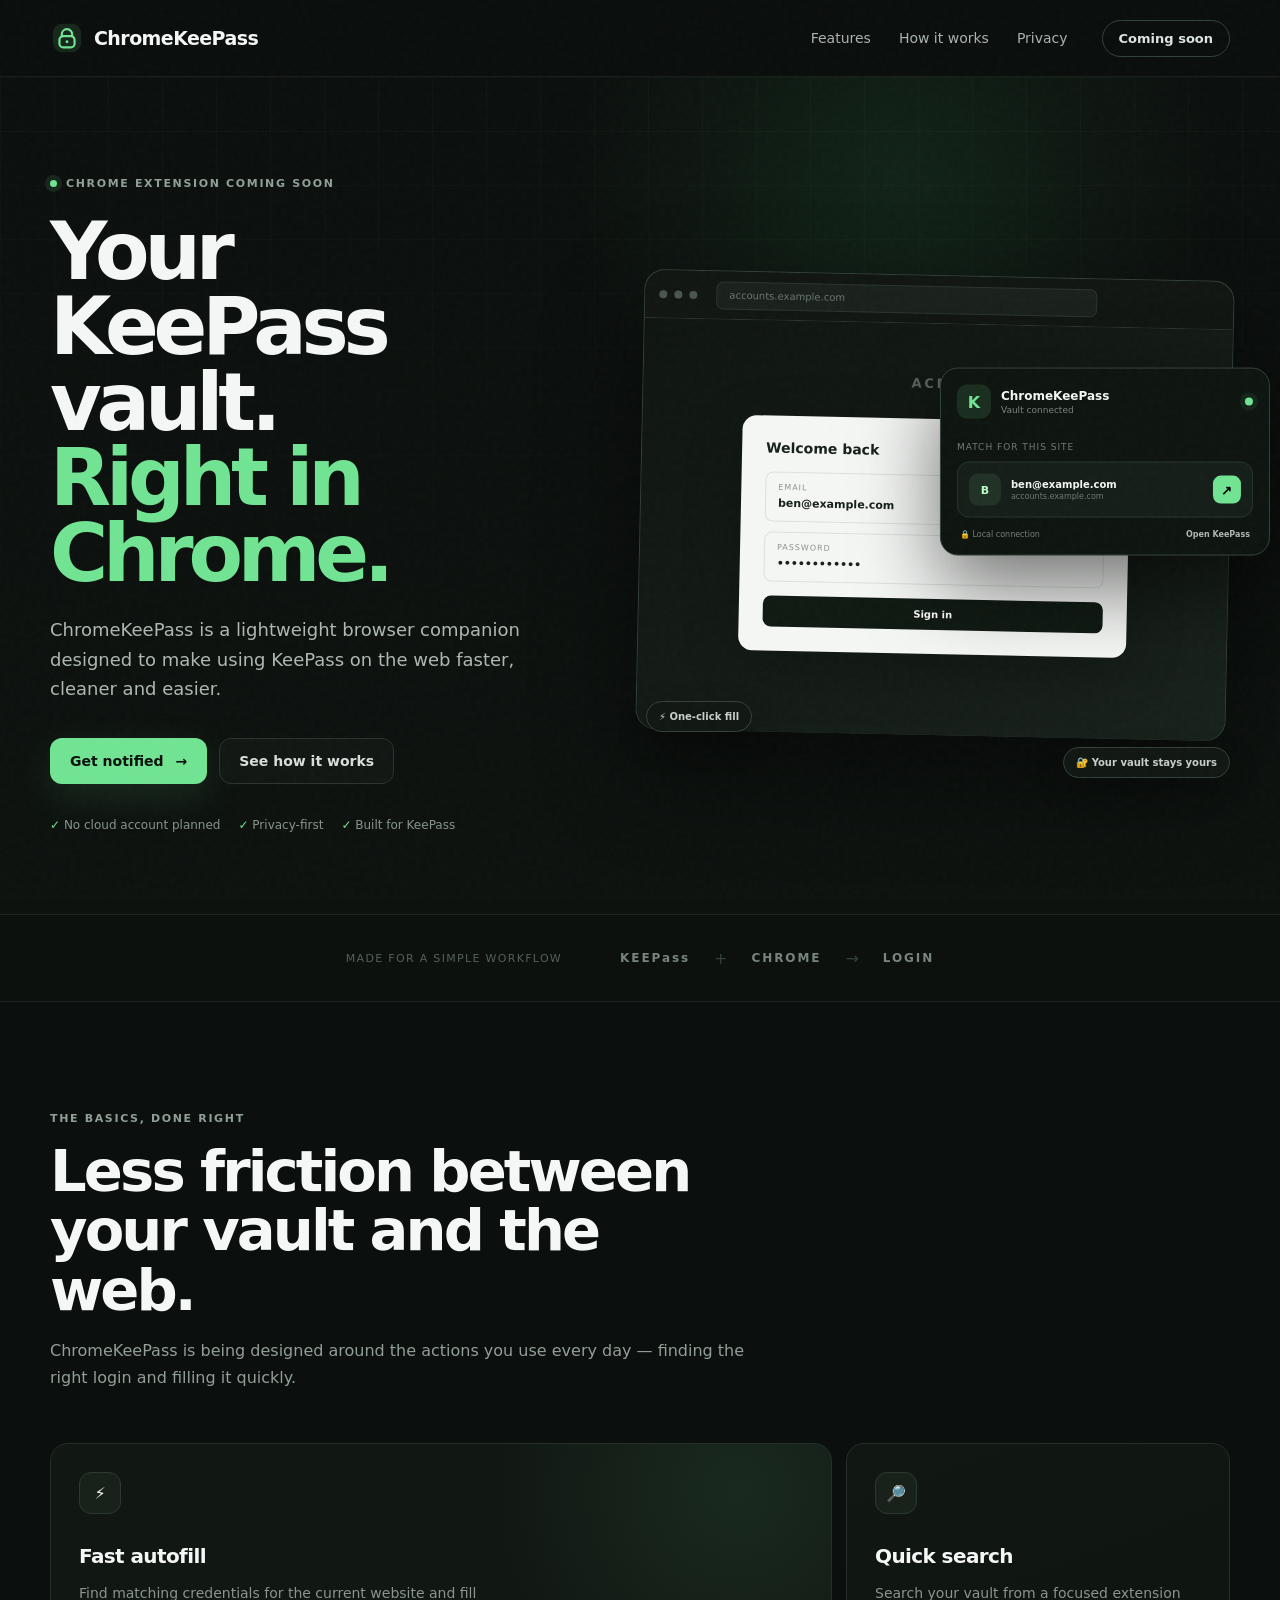
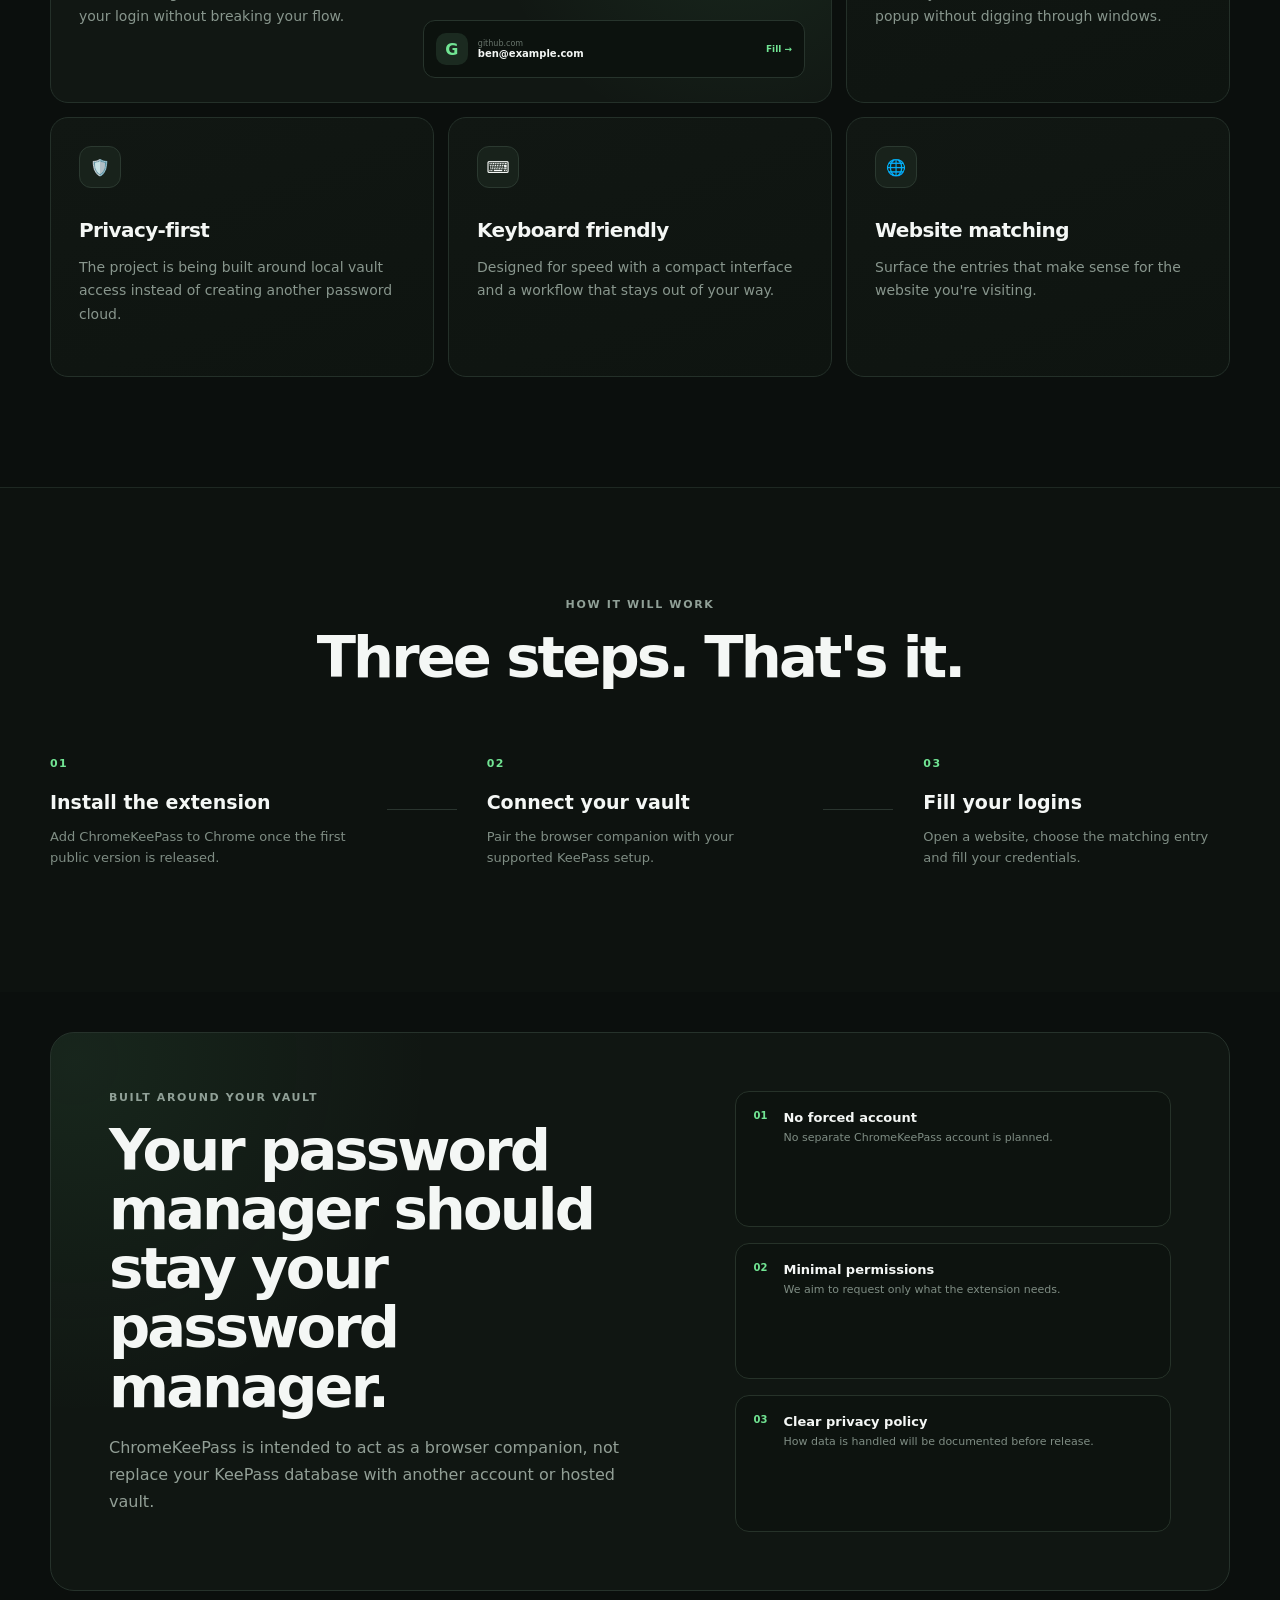
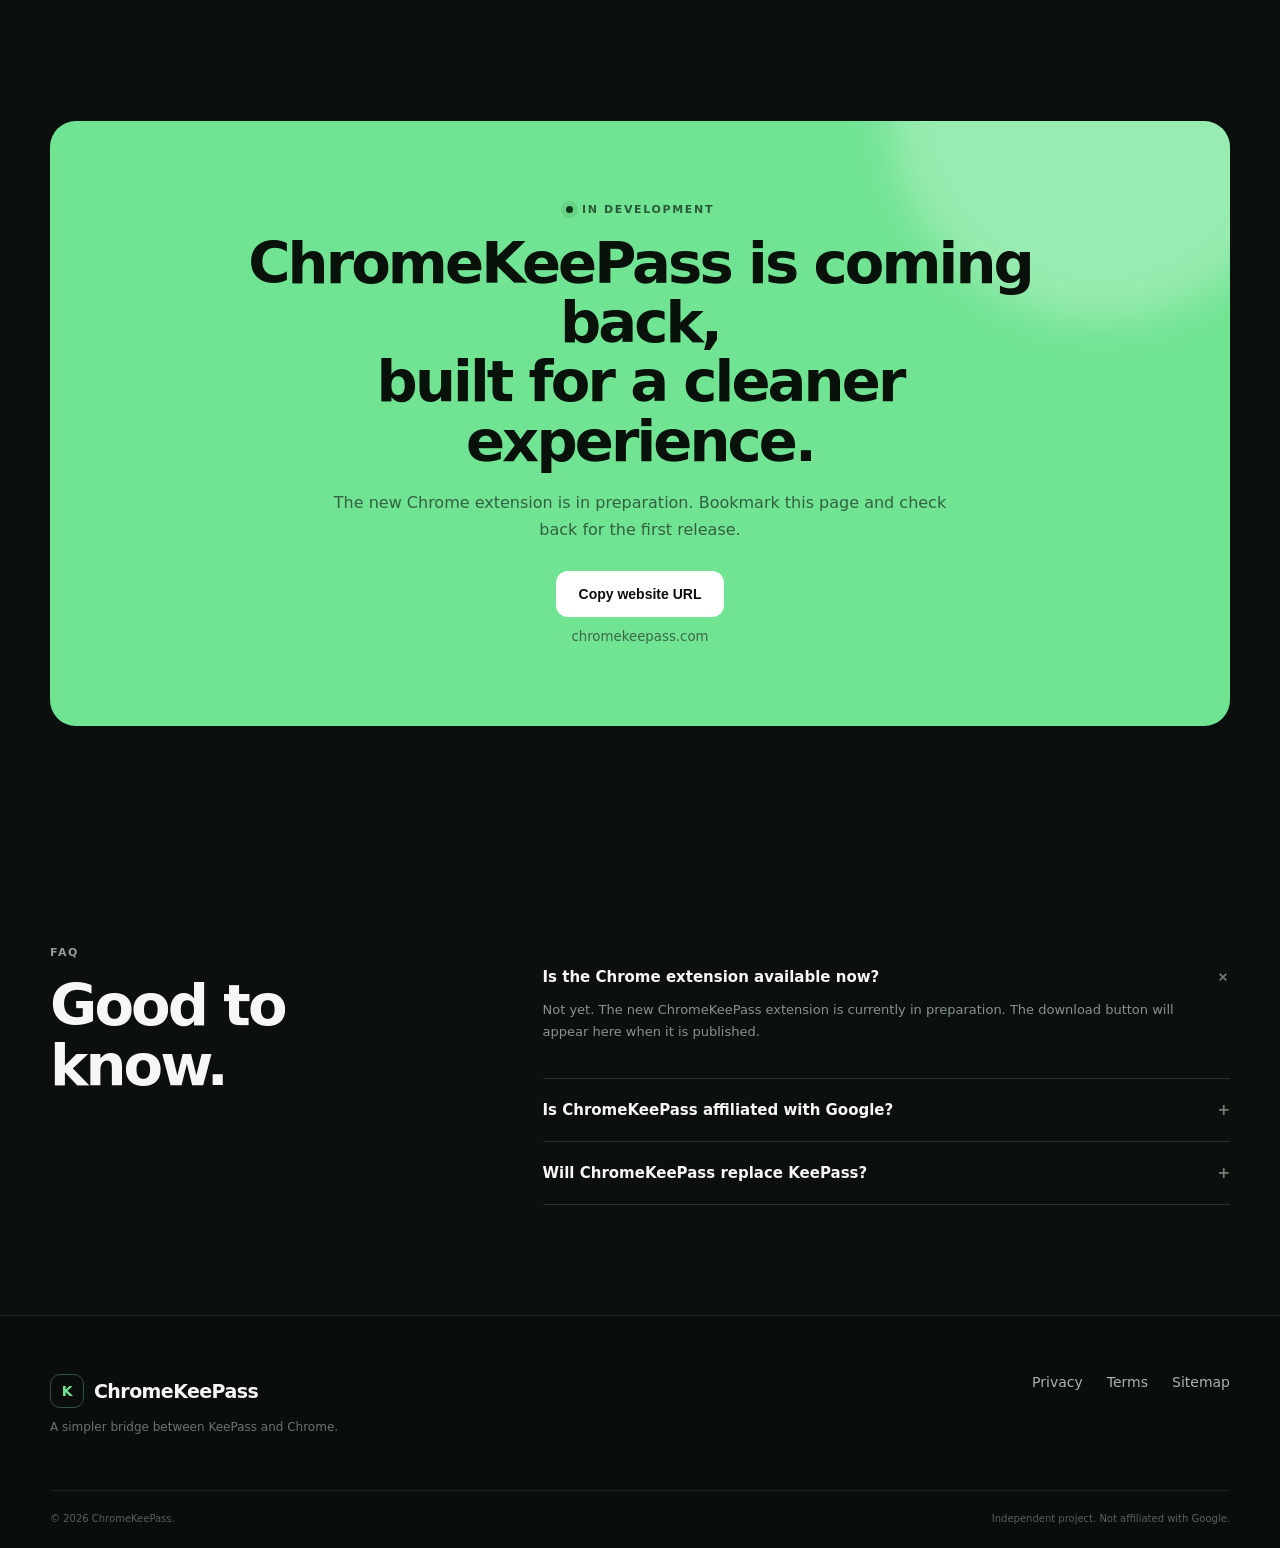
==== index.html @ ff8b55ef "Add files via upload" ====
<!doctype html>
<html lang="en">
<head>
  <meta charset="utf-8">
  <meta name="viewport" content="width=device-width,initial-scale=1">
  <title>ChromeKeePass — KeePass for Chrome, made simple</title>
  <meta name="description" content="A clean Chrome companion for KeePass. Fast access to your credentials, simple browser integration, and a privacy-first approach.">
  <meta name="theme-color" content="#0b0f0d">
  <meta property="og:type" content="website">
  <meta property="og:title" content="ChromeKeePass — KeePass for Chrome, made simple">
  <meta property="og:description" content="A clean Chrome companion for KeePass. Fast access to your credentials with a privacy-first approach.">
  <meta property="og:url" content="https://chromekeepass.com/">
  <meta property="og:image" content="https://chromekeepass.com/assets/og-image.svg">
  <meta name="twitter:card" content="summary_large_image">
  <link rel="canonical" href="https://chromekeepass.com/">
  <link rel="icon" href="/assets/favicon.svg" type="image/svg+xml">
  <link rel="manifest" href="/site.webmanifest">
  <link rel="stylesheet" href="/assets/styles.css">
</head>
<body>
  <div class="noise" aria-hidden="true"></div>
  <header class="site-header">
    <div class="container nav-wrap">
      <a class="brand" href="/" aria-label="ChromeKeePass home">
        <span class="brand-mark" aria-hidden="true">
          <svg viewBox="0 0 36 36" fill="none"><rect x="3" y="3" width="30" height="30" rx="10" fill="currentColor" opacity=".12"/><path d="M12.5 16.2v-2.1a5.5 5.5 0 0 1 11 0v2.1" stroke="currentColor" stroke-width="2.3" stroke-linecap="round"/><rect x="10" y="16" width="16" height="12" rx="4" stroke="currentColor" stroke-width="2.3"/><circle cx="18" cy="22" r="1.5" fill="currentColor"/></svg>
        </span>
        <span>ChromeKeePass</span>
      </a>
      <nav class="desktop-nav" aria-label="Primary">
        <a href="#features">Features</a>
        <a href="#how">How it works</a>
        <a href="/privacy.html">Privacy</a>
      </nav>
      <a class="nav-cta" href="#early-access">Coming soon</a>
      <button class="menu-btn" type="button" aria-label="Open menu" aria-expanded="false">
        <span></span><span></span>
      </button>
    </div>
    <div class="mobile-menu" aria-hidden="true">
      <a href="#features">Features</a>
      <a href="#how">How it works</a>
      <a href="/privacy.html">Privacy</a>
    </div>
  </header>

  <main>
    <section class="hero">
      <div class="container hero-grid">
        <div class="hero-copy">
          <div class="eyebrow"><span class="dot"></span> Chrome extension coming soon</div>
          <h1>Your KeePass vault.<br><span>Right in Chrome.</span></h1>
          <p class="hero-lead">ChromeKeePass is a lightweight browser companion designed to make using KeePass on the web faster, cleaner and easier.</p>
          <div class="hero-actions">
            <a class="btn btn-primary" href="#early-access">Get notified <span>→</span></a>
            <a class="btn btn-ghost" href="#how">See how it works</a>
          </div>
          <div class="trust-row">
            <span><i>✓</i> No cloud account planned</span>
            <span><i>✓</i> Privacy-first</span>
            <span><i>✓</i> Built for KeePass</span>
          </div>
        </div>

        <div class="hero-visual" aria-label="ChromeKeePass extension preview">
          <div class="browser-card">
            <div class="browser-top">
              <span></span><span></span><span></span>
              <div class="address">accounts.example.com</div>
            </div>
            <div class="demo-page">
              <div class="demo-logo">ACME</div>
              <div class="login-card">
                <p class="mini-label">Welcome back</p>
                <div class="field"><span>Email</span><b>ben@example.com</b></div>
                <div class="field"><span>Password</span><b>••••••••••••</b></div>
                <div class="fake-button">Sign in</div>
              </div>
            </div>
            <div class="extension-popover">
              <div class="pop-head">
                <div class="mini-mark">K</div>
                <div><strong>ChromeKeePass</strong><small>Vault connected</small></div>
                <span class="status"></span>
              </div>
              <div class="site-match">
                <small>Match for this site</small>
                <div class="credential">
                  <div class="avatar">B</div>
                  <div><strong>ben@example.com</strong><span>accounts.example.com</span></div>
                  <button aria-label="Fill credentials">↗</button>
                </div>
              </div>
              <div class="pop-foot"><span>🔒 Local connection</span><b>Open KeePass</b></div>
            </div>
          </div>
          <div class="float-chip chip-one">⚡ One-click fill</div>
          <div class="float-chip chip-two">🔐 Your vault stays yours</div>
        </div>
      </div>
    </section>

    <section class="logos-strip">
      <div class="container strip-inner">
        <span>Made for a simple workflow</span>
        <b>KEEPass</b><i>+</i><b>CHROME</b><i>→</i><b>LOGIN</b>
      </div>
    </section>

    <section class="section" id="features">
      <div class="container">
        <div class="section-head">
          <div class="eyebrow">THE BASICS, DONE RIGHT</div>
          <h2>Less friction between your vault and the web.</h2>
          <p>ChromeKeePass is being designed around the actions you use every day — finding the right login and filling it quickly.</p>
        </div>
        <div class="feature-grid">
          <article class="feature-card featured">
            <div class="icon">⚡</div>
            <h3>Fast autofill</h3>
            <p>Find matching credentials for the current website and fill your login without breaking your flow.</p>
            <div class="mini-ui">
              <span class="site-dot">G</span>
              <div><small>github.com</small><strong>ben@example.com</strong></div>
              <b>Fill →</b>
            </div>
          </article>
          <article class="feature-card">
            <div class="icon">🔎</div>
            <h3>Quick search</h3>
            <p>Search your vault from a focused extension popup without digging through windows.</p>
          </article>
          <article class="feature-card">
            <div class="icon">🛡️</div>
            <h3>Privacy-first</h3>
            <p>The project is being built around local vault access instead of creating another password cloud.</p>
          </article>
          <article class="feature-card">
            <div class="icon">⌨️</div>
            <h3>Keyboard friendly</h3>
            <p>Designed for speed with a compact interface and a workflow that stays out of your way.</p>
          </article>
          <article class="feature-card">
            <div class="icon">🌐</div>
            <h3>Website matching</h3>
            <p>Surface the entries that make sense for the website you're visiting.</p>
          </article>
        </div>
      </div>
    </section>

    <section class="section how" id="how">
      <div class="container">
        <div class="section-head centered">
          <div class="eyebrow">HOW IT WILL WORK</div>
          <h2>Three steps. That's it.</h2>
        </div>
        <div class="steps">
          <article><span>01</span><h3>Install the extension</h3><p>Add ChromeKeePass to Chrome once the first public version is released.</p></article>
          <div class="step-line"></div>
          <article><span>02</span><h3>Connect your vault</h3><p>Pair the browser companion with your supported KeePass setup.</p></article>
          <div class="step-line"></div>
          <article><span>03</span><h3>Fill your logins</h3><p>Open a website, choose the matching entry and fill your credentials.</p></article>
        </div>
      </div>
    </section>

    <section class="section security">
      <div class="container security-card">
        <div>
          <div class="eyebrow">BUILT AROUND YOUR VAULT</div>
          <h2>Your password manager should stay your password manager.</h2>
          <p>ChromeKeePass is intended to act as a browser companion, not replace your KeePass database with another account or hosted vault.</p>
        </div>
        <div class="security-list">
          <div><span>01</span><p><b>No forced account</b><small>No separate ChromeKeePass account is planned.</small></p></div>
          <div><span>02</span><p><b>Minimal permissions</b><small>We aim to request only what the extension needs.</small></p></div>
          <div><span>03</span><p><b>Clear privacy policy</b><small>How data is handled will be documented before release.</small></p></div>
        </div>
      </div>
    </section>

    <section class="section early" id="early-access">
      <div class="container">
        <div class="early-card">
          <div class="glow"></div>
          <div class="eyebrow light"><span class="dot"></span> IN DEVELOPMENT</div>
          <h2>ChromeKeePass is coming back,<br>built for a cleaner experience.</h2>
          <p>The new Chrome extension is in preparation. Bookmark this page and check back for the first release.</p>
          <button class="btn btn-light" type="button" id="copyUrl">Copy website URL</button>
          <small id="copyState">chromekeepass.com</small>
        </div>
      </div>
    </section>

    <section class="faq section">
      <div class="container faq-grid">
        <div class="section-head"><div class="eyebrow">FAQ</div><h2>Good to know.</h2></div>
        <div class="accordion">
          <details open><summary>Is the Chrome extension available now?<span>+</span></summary><p>Not yet. The new ChromeKeePass extension is currently in preparation. The download button will appear here when it is published.</p></details>
          <details><summary>Is ChromeKeePass affiliated with Google?<span>+</span></summary><p>No. ChromeKeePass is an independent project and is not affiliated with or endorsed by Google.</p></details>
          <details><summary>Will ChromeKeePass replace KeePass?<span>+</span></summary><p>No. The goal is to provide a convenient browser companion for a KeePass-based workflow.</p></details>
        </div>
      </div>
    </section>
  </main>

  <footer>
    <div class="container footer-grid">
      <div><a class="brand" href="/"><span class="brand-mark small">K</span><span>ChromeKeePass</span></a><p>A simpler bridge between KeePass and Chrome.</p></div>
      <div class="footer-links"><a href="/privacy.html">Privacy</a><a href="/terms.html">Terms</a><a href="/sitemap.xml">Sitemap</a></div>
    </div>
    <div class="container footer-bottom"><span>© <span id="year"></span> ChromeKeePass.</span><span>Independent project. Not affiliated with Google.</span></div>
  </footer>
  <script src="/assets/app.js"></script>
</body>
</html>
---- assets/styles.css ----
:root{--bg:#0b0f0d;--panel:#111713;--panel2:#151d18;--text:#f4f7f5;--muted:#9aa69e;--line:#243029;--green:#71e493;--green2:#b8ffca;--ink:#0a130d;--white:#fff;--max:1180px}
*{box-sizing:border-box}html{scroll-behavior:smooth}body{margin:0;background:var(--bg);color:var(--text);font-family:Inter,ui-sans-serif,system-ui,-apple-system,BlinkMacSystemFont,"Segoe UI",sans-serif;-webkit-font-smoothing:antialiased;overflow-x:hidden}a{color:inherit;text-decoration:none}.container{width:min(var(--max),calc(100% - 40px));margin:auto}.noise{position:fixed;inset:0;pointer-events:none;opacity:.035;z-index:100;background-image:url("data:image/svg+xml,%3Csvg viewBox='0 0 180 180' xmlns='http://www.w3.org/2000/svg'%3E%3Cfilter id='n'%3E%3CfeTurbulence type='fractalNoise' baseFrequency='.9' numOctaves='4' stitchTiles='stitch'/%3E%3C/filter%3E%3Crect width='100%25' height='100%25' filter='url(%23n)' opacity='.7'/%3E%3C/svg%3E")}.site-header{position:sticky;top:0;z-index:50;background:rgba(11,15,13,.78);backdrop-filter:blur(18px);border-bottom:1px solid rgba(255,255,255,.06)}.nav-wrap{height:76px;display:flex;align-items:center;gap:34px}.brand{display:inline-flex;align-items:center;gap:10px;font-weight:780;letter-spacing:-.03em;font-size:19px}.brand-mark{width:34px;height:34px;color:var(--green);display:grid;place-items:center}.brand-mark svg{width:34px;height:34px}.brand-mark.small{border:1px solid #33513e;border-radius:10px;font-size:14px}.desktop-nav{display:flex;gap:28px;margin-left:auto}.desktop-nav a,.footer-links a{color:#aab4ad;font-size:14px}.desktop-nav a:hover,.footer-links a:hover{color:#fff}.nav-cta{font-size:13px;font-weight:700;padding:10px 16px;border:1px solid #334239;border-radius:999px;color:#dce5df}.menu-btn,.mobile-menu{display:none}.hero{position:relative;padding:100px 0 82px;background:radial-gradient(circle at 70% 12%,rgba(69,194,106,.11),transparent 28%),linear-gradient(180deg,#0b0f0d 0%,#0d120f 100%);overflow:hidden}.hero:before{content:"";position:absolute;inset:0;background-image:linear-gradient(rgba(255,255,255,.025) 1px,transparent 1px),linear-gradient(90deg,rgba(255,255,255,.025) 1px,transparent 1px);background-size:54px 54px;mask-image:linear-gradient(to bottom,black,transparent 80%)}.hero-grid{position:relative;display:grid;grid-template-columns:.95fr 1.05fr;gap:56px;align-items:center}.eyebrow{font-size:11px;letter-spacing:.15em;font-weight:800;color:#90a097;display:flex;align-items:center;gap:9px;text-transform:uppercase}.dot{width:7px;height:7px;border-radius:50%;background:var(--green);box-shadow:0 0 0 5px rgba(113,228,147,.1)}h1{font-size:clamp(56px,6.2vw,88px);line-height:.95;margin:24px 0 24px;letter-spacing:-.065em;font-weight:820}h1 span{color:var(--green)}.hero-lead{font-size:18px;line-height:1.65;color:#aeb9b1;max-width:610px}.hero-actions{display:flex;gap:12px;margin:34px 0}.btn{display:inline-flex;align-items:center;justify-content:center;gap:12px;border-radius:12px;padding:14px 19px;font-size:14px;font-weight:760;border:1px solid transparent;cursor:pointer}.btn-primary{background:var(--green);color:#08100a;box-shadow:0 12px 40px rgba(113,228,147,.12)}.btn-primary:hover{background:#83eea2}.btn-ghost{border-color:#2a352e;color:#d8dfda;background:rgba(255,255,255,.02)}.btn-light{background:white;color:#0a0f0c;padding:14px 22px}.trust-row{display:flex;gap:18px;flex-wrap:wrap;color:#87958b;font-size:12px}.trust-row i{font-style:normal;color:var(--green)}.hero-visual{position:relative;min-height:570px;display:grid;place-items:center}.browser-card{position:relative;width:min(100%,610px);height:460px;border:1px solid #334039;border-radius:20px;background:#151b17;box-shadow:0 40px 100px rgba(0,0,0,.45);overflow:visible;transform:rotate(1.2deg)}.browser-top{height:48px;border-bottom:1px solid #2d3731;background:#111612;border-radius:20px 20px 0 0;display:flex;align-items:center;gap:7px;padding:0 14px}.browser-top>span{width:8px;height:8px;border-radius:50%;background:#4a5650}.address{margin-left:12px;background:#1a211d;border:1px solid #2a342e;border-radius:7px;width:68%;height:28px;display:flex;align-items:center;padding:0 12px;color:#68766d;font-size:10px}.demo-page{height:411px;border-radius:0 0 20px 20px;background:linear-gradient(145deg,#0f1511,#18211b);display:flex;flex-direction:column;align-items:center;padding-top:52px}.demo-logo{font-weight:900;letter-spacing:.2em;color:#5a675f;font-size:13px}.login-card{margin-top:28px;width:66%;padding:24px;background:#f5f7f5;border-radius:14px;color:#172019;box-shadow:0 15px 60px rgba(0,0,0,.2)}.mini-label{font-size:14px;font-weight:800;margin:0 0 16px}.field{border:1px solid #dce2de;border-radius:8px;padding:10px 12px;margin-top:10px}.field span{display:block;color:#8a938d;font-size:8px;text-transform:uppercase;letter-spacing:.12em}.field b{font-size:11px}.fake-button{margin-top:14px;background:#101a13;color:white;text-align:center;border-radius:8px;padding:10px;font-size:10px;font-weight:800}.extension-popover{position:absolute;right:-40px;top:88px;width:330px;background:#0e1510;border:1px solid #35433a;border-radius:18px;box-shadow:0 30px 80px rgba(0,0,0,.55);padding:16px;transform:rotate(-1.2deg)}.pop-head{display:flex;align-items:center;gap:10px}.mini-mark{width:34px;height:34px;border-radius:10px;background:rgba(113,228,147,.12);color:var(--green);display:grid;place-items:center;font-weight:900}.pop-head strong{display:block;font-size:12px}.pop-head small{display:block;color:#77847b;font-size:9px;margin-top:2px}.status{margin-left:auto;width:8px;height:8px;background:var(--green);border-radius:50%;box-shadow:0 0 0 5px rgba(113,228,147,.08)}.site-match{margin-top:16px}.site-match>small{color:#6f7c74;font-size:9px;text-transform:uppercase;letter-spacing:.11em}.credential{display:flex;align-items:center;gap:10px;background:#151e18;border:1px solid #27352c;border-radius:12px;padding:11px;margin-top:8px}.avatar{width:32px;height:32px;border-radius:9px;background:#213126;color:var(--green2);display:grid;place-items:center;font-size:11px;font-weight:900}.credential div:nth-child(2){min-width:0}.credential strong,.credential span{display:block;white-space:nowrap;overflow:hidden;text-overflow:ellipsis}.credential strong{font-size:10px}.credential span{font-size:8px;color:#6d796f;margin-top:2px}.credential button{margin-left:auto;background:var(--green);border:0;border-radius:8px;width:28px;height:28px;font-weight:900}.pop-foot{display:flex;justify-content:space-between;color:#738078;font-size:8px;margin-top:12px;padding:0 3px}.pop-foot b{color:#aeb9b1}.float-chip{position:absolute;padding:9px 12px;border:1px solid #344139;border-radius:999px;background:#111713;color:#c6d0c9;font-size:10px;font-weight:700;box-shadow:0 12px 30px rgba(0,0,0,.25)}.chip-one{left:6px;bottom:58px}.chip-two{right:0;bottom:12px}.logos-strip{border-top:1px solid #1d2721;border-bottom:1px solid #1d2721;background:#0c110e}.strip-inner{height:86px;display:flex;align-items:center;justify-content:center;gap:24px;color:#546159}.strip-inner>span{font-size:11px;text-transform:uppercase;letter-spacing:.12em;margin-right:34px}.strip-inner b{font-size:12px;letter-spacing:.16em;color:#78857d}.strip-inner i{font-style:normal;color:#334139}.section{padding:110px 0}.section-head{max-width:700px}.section-head h2,.security-card h2,.early-card h2{font-size:clamp(38px,4.5vw,62px);line-height:1.03;letter-spacing:-.05em;margin:17px 0}.section-head p,.security-card>div>p,.early-card p{color:#929f96;line-height:1.7;font-size:16px}.feature-grid{margin-top:52px;display:grid;grid-template-columns:repeat(3,1fr);gap:14px}.feature-card{min-height:260px;border:1px solid #243029;background:linear-gradient(160deg,#111713,#0e1410);border-radius:18px;padding:28px;position:relative;overflow:hidden}.feature-card.featured{grid-column:span 2;background:radial-gradient(circle at 88% 18%,rgba(113,228,147,.09),transparent 35%),#111713}.icon{width:42px;height:42px;border-radius:12px;display:grid;place-items:center;background:#18221b;border:1px solid #2b3930}.feature-card h3{font-size:20px;margin:30px 0 10px;letter-spacing:-.03em}.feature-card p{color:#88968d;font-size:14px;line-height:1.65;max-width:430px}.mini-ui{position:absolute;right:26px;bottom:24px;width:49%;display:flex;align-items:center;gap:10px;background:#0c120e;border:1px solid #27342c;border-radius:12px;padding:12px}.site-dot{width:32px;height:32px;border-radius:10px;background:#1b2a20;color:var(--green);display:grid;place-items:center;font-weight:900}.mini-ui small,.mini-ui strong{display:block}.mini-ui small{color:#68756c;font-size:8px}.mini-ui strong{font-size:10px}.mini-ui b{margin-left:auto;font-size:9px;color:var(--green)}.how{border-top:1px solid #1e2822;background:#0d120f}.centered{text-align:center;margin:0 auto}.centered .eyebrow{justify-content:center}.steps{display:grid;grid-template-columns:1fr auto 1fr auto 1fr;gap:30px;align-items:start;margin-top:64px}.steps article span{color:var(--green);font-size:11px;font-weight:900;letter-spacing:.13em}.steps h3{font-size:19px;margin:20px 0 8px}.steps p{font-size:13px;color:#7f8d84;line-height:1.65}.step-line{width:70px;height:1px;background:#2a352f;margin-top:57px}.security{padding-top:40px}.security-card{border:1px solid #26322b;border-radius:24px;padding:58px;display:grid;grid-template-columns:1fr .8fr;gap:80px;background:radial-gradient(circle at 2% 5%,rgba(113,228,147,.08),transparent 28%),#101612}.security-list{display:grid;gap:16px}.security-list>div{display:flex;gap:16px;padding:18px;border:1px solid #263229;border-radius:14px;background:#0d130f}.security-list span{font-size:10px;color:var(--green);font-weight:800}.security-list p{margin:0}.security-list b,.security-list small{display:block}.security-list b{font-size:13px}.security-list small{font-size:11px;color:#7f8d84;margin-top:5px;line-height:1.5}.early{padding-top:20px}.early-card{position:relative;text-align:center;overflow:hidden;border-radius:26px;background:var(--green);color:#09110b;padding:82px 28px}.early-card .glow{position:absolute;width:420px;height:420px;border-radius:50%;right:-80px;top:-220px;background:rgba(255,255,255,.28);filter:blur(20px)}.early-card>*:not(.glow){position:relative}.eyebrow.light{color:#2a5a37;justify-content:center}.eyebrow.light .dot{background:#0d3419;box-shadow:0 0 0 5px rgba(10,52,24,.1)}.early-card h2{max-width:850px;margin:18px auto}.early-card p{max-width:620px;margin:0 auto 28px;color:#326041}.early-card small{display:block;margin-top:12px;color:#3c6748}.faq-grid{display:grid;grid-template-columns:.6fr 1fr;gap:80px}.accordion details{border-bottom:1px solid #25312a;padding:22px 0}.accordion summary{list-style:none;cursor:pointer;font-size:15px;font-weight:750;display:flex;justify-content:space-between}.accordion summary::-webkit-details-marker{display:none}.accordion summary span{color:#6f7f74}.accordion details[open] summary span{transform:rotate(45deg)}.accordion p{font-size:13px;line-height:1.7;color:#86948b;max-width:680px}footer{border-top:1px solid #1f2923;padding:58px 0 24px;background:#090d0b}.footer-grid{display:flex;justify-content:space-between;align-items:flex-start}.footer-grid p{font-size:12px;color:#68756d;margin:12px 0}.footer-links{display:flex;gap:24px}.footer-bottom{border-top:1px solid #1b241f;margin-top:44px;padding-top:22px;display:flex;justify-content:space-between;color:#56635b;font-size:10px}
.legal-page{min-height:70vh;padding:90px 0 120px}.legal-shell{max-width:760px}.legal-shell h1{font-size:56px}.legal-shell h2{font-size:22px;margin-top:40px}.legal-shell p,.legal-shell li{color:#96a29a;line-height:1.75;font-size:14px}.legal-shell .updated{color:#68756d;font-size:12px;margin-bottom:36px}.back-link{display:inline-flex;margin-bottom:30px;color:var(--green);font-size:13px}
.not-found{min-height:calc(100vh - 77px);display:grid;place-items:center;text-align:center;padding:40px}.not-found .code{font-size:clamp(120px,22vw,260px);font-weight:900;letter-spacing:-.09em;color:#15211a;line-height:.7}.not-found h1{font-size:46px;margin:30px 0 12px}.not-found p{color:#849188;max-width:480px;margin:0 auto 28px}
@media(max-width:900px){.desktop-nav,.nav-cta{display:none}.menu-btn{display:grid;margin-left:auto;width:42px;height:42px;background:transparent;border:1px solid #2b3730;border-radius:10px;place-content:center;gap:6px}.menu-btn span{display:block;width:18px;height:1px;background:#d8e0da}.mobile-menu{position:absolute;left:0;right:0;top:76px;background:#0d120f;border-bottom:1px solid #263029;padding:14px 20px 20px}.mobile-menu.open{display:grid;gap:4px}.mobile-menu a{padding:13px;border-bottom:1px solid #1b241f;color:#c1cbc4}.hero{padding-top:72px}.hero-grid{grid-template-columns:1fr}.hero-copy{text-align:center}.hero-copy .eyebrow{justify-content:center}.hero-lead{margin-left:auto;margin-right:auto}.hero-actions,.trust-row{justify-content:center}.hero-visual{min-height:520px}.feature-grid{grid-template-columns:1fr 1fr}.feature-card.featured{grid-column:span 2}.steps{grid-template-columns:1fr;gap:12px}.step-line{width:1px;height:34px;margin:0 0 0 16px}.security-card{grid-template-columns:1fr;gap:40px;padding:38px}.faq-grid{grid-template-columns:1fr;gap:20px}}
@media(max-width:620px){.container{width:min(100% - 28px,var(--max))}.nav-wrap{height:68px}.mobile-menu{top:68px}.hero{padding:58px 0 48px}.hero-grid{gap:28px}h1{font-size:50px}.hero-lead{font-size:15px}.hero-actions{flex-direction:column;align-items:stretch;max-width:380px;margin:28px auto}.trust-row{gap:10px 14px;font-size:10px}.hero-visual{min-height:400px}.browser-card{height:330px}.browser-top{height:38px}.demo-page{height:291px;padding-top:28px}.login-card{margin-top:18px;width:78%;padding:16px}.extension-popover{width:260px;right:-8px;top:66px;padding:12px}.float-chip{font-size:8px}.chip-one{left:-5px;bottom:22px}.chip-two{right:-5px;bottom:-20px}.logos-strip{display:none}.section{padding:78px 0}.section-head h2,.security-card h2,.early-card h2{font-size:39px}.feature-grid{grid-template-columns:1fr}.feature-card.featured{grid-column:span 1;min-height:320px}.mini-ui{left:24px;right:24px;bottom:22px;width:auto}.security-card{padding:26px;border-radius:18px}.early-card{padding:58px 20px;border-radius:20px}.faq-grid{gap:0}.footer-grid,.footer-bottom{flex-direction:column;gap:24px}.footer-links{flex-wrap:wrap}.footer-bottom{gap:8px}.legal-shell h1{font-size:44px}.not-found h1{font-size:36px}}
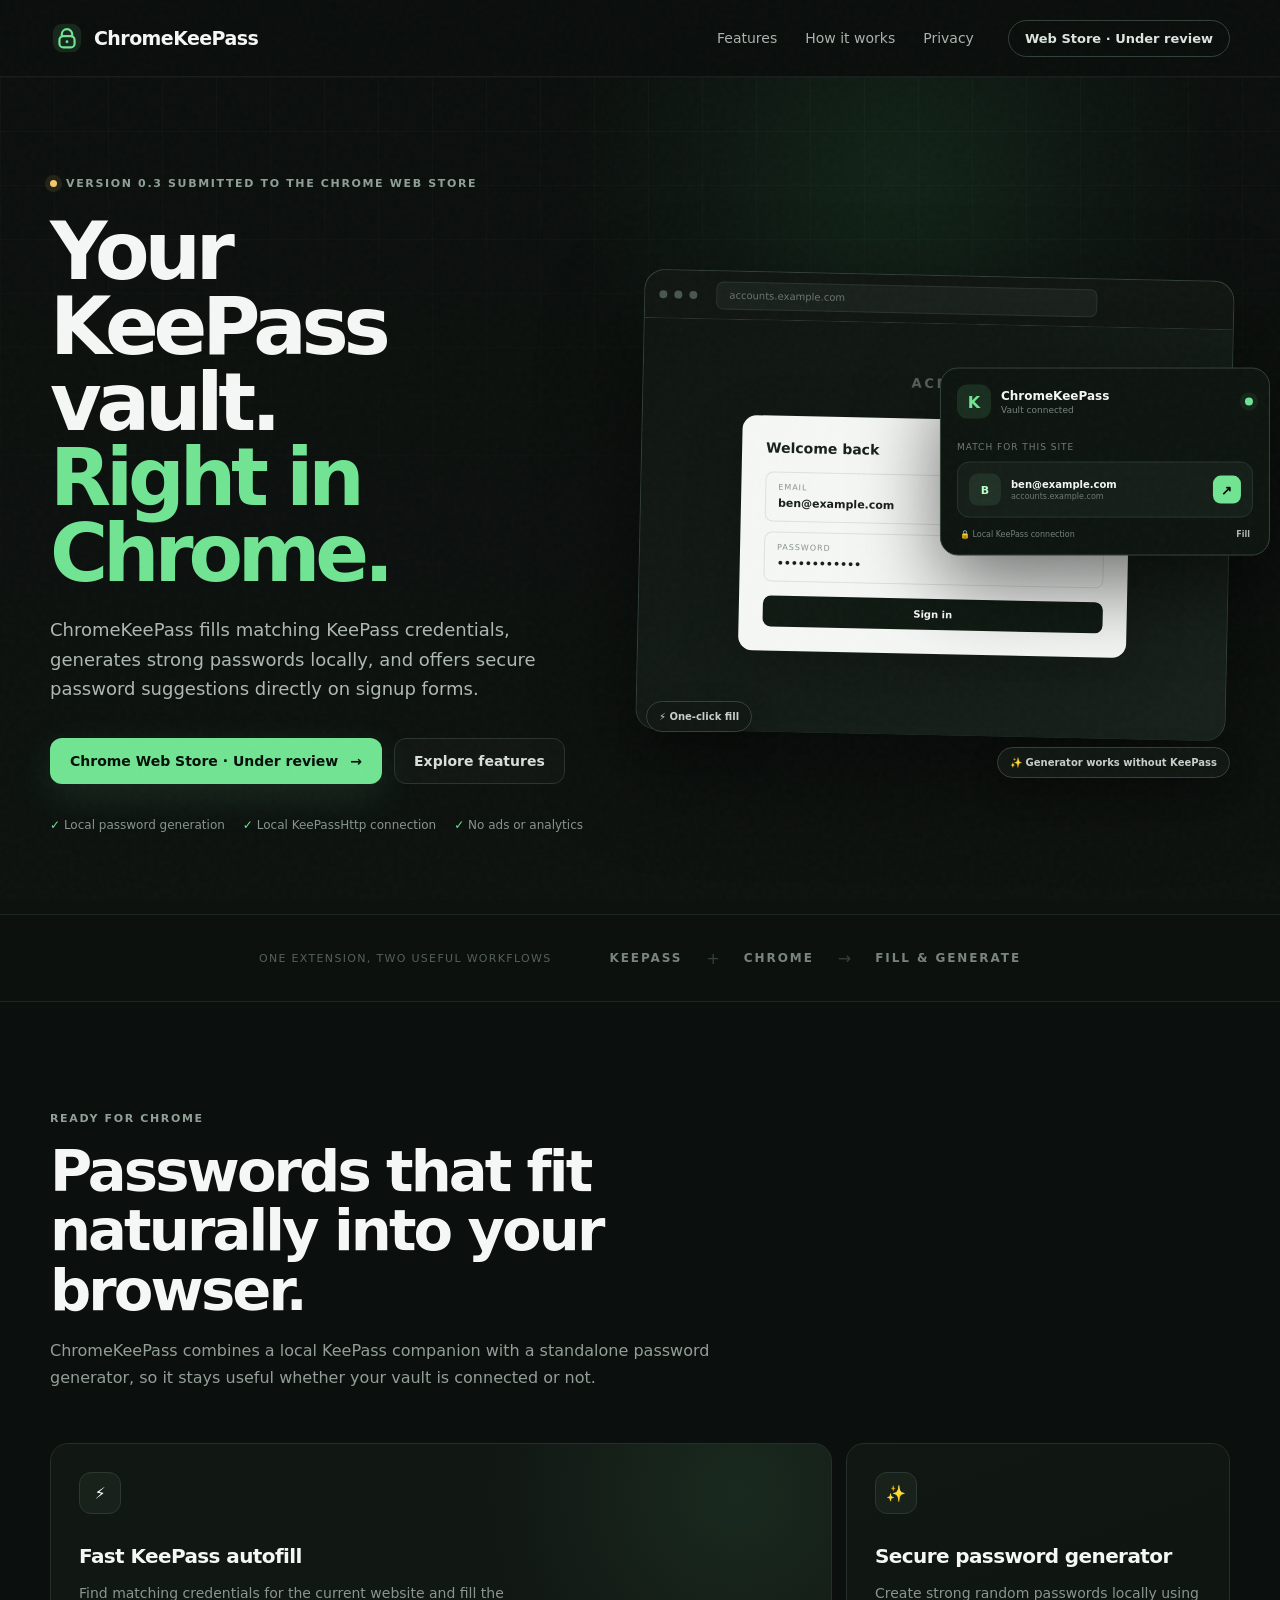
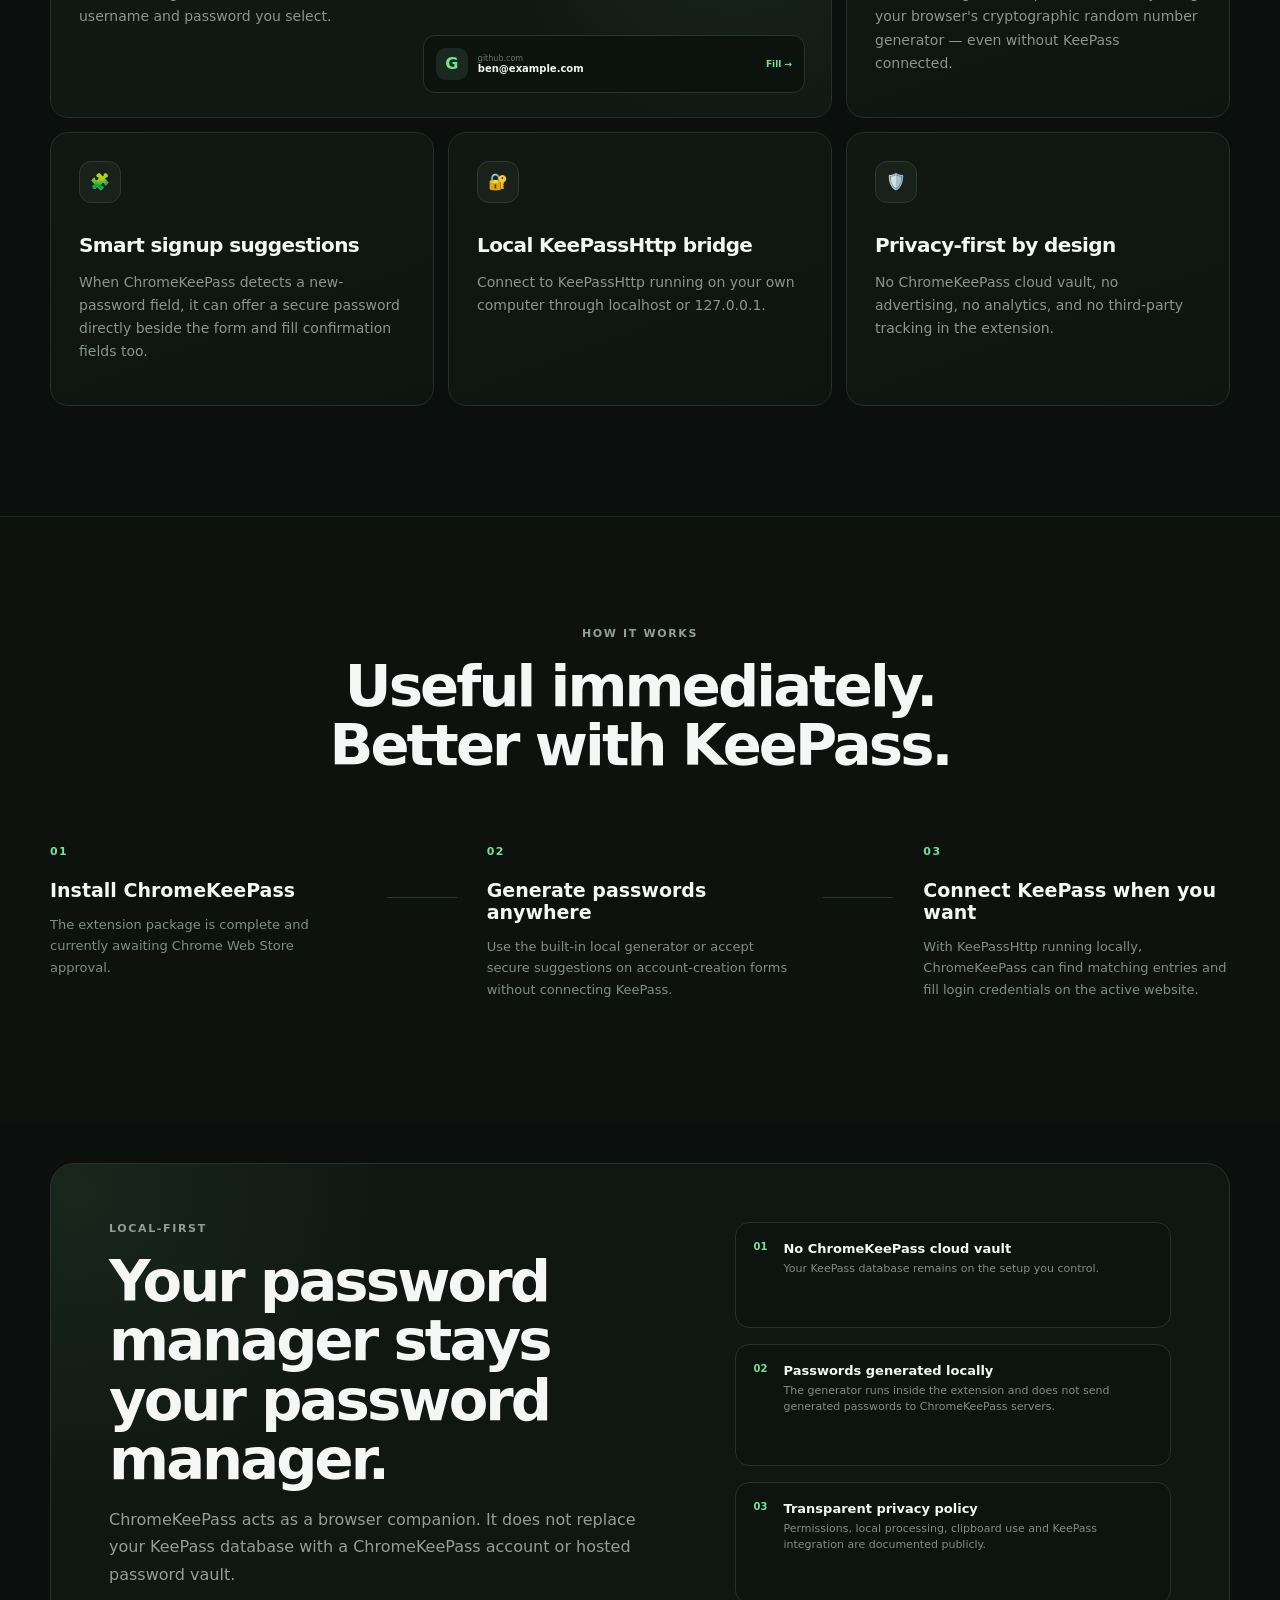
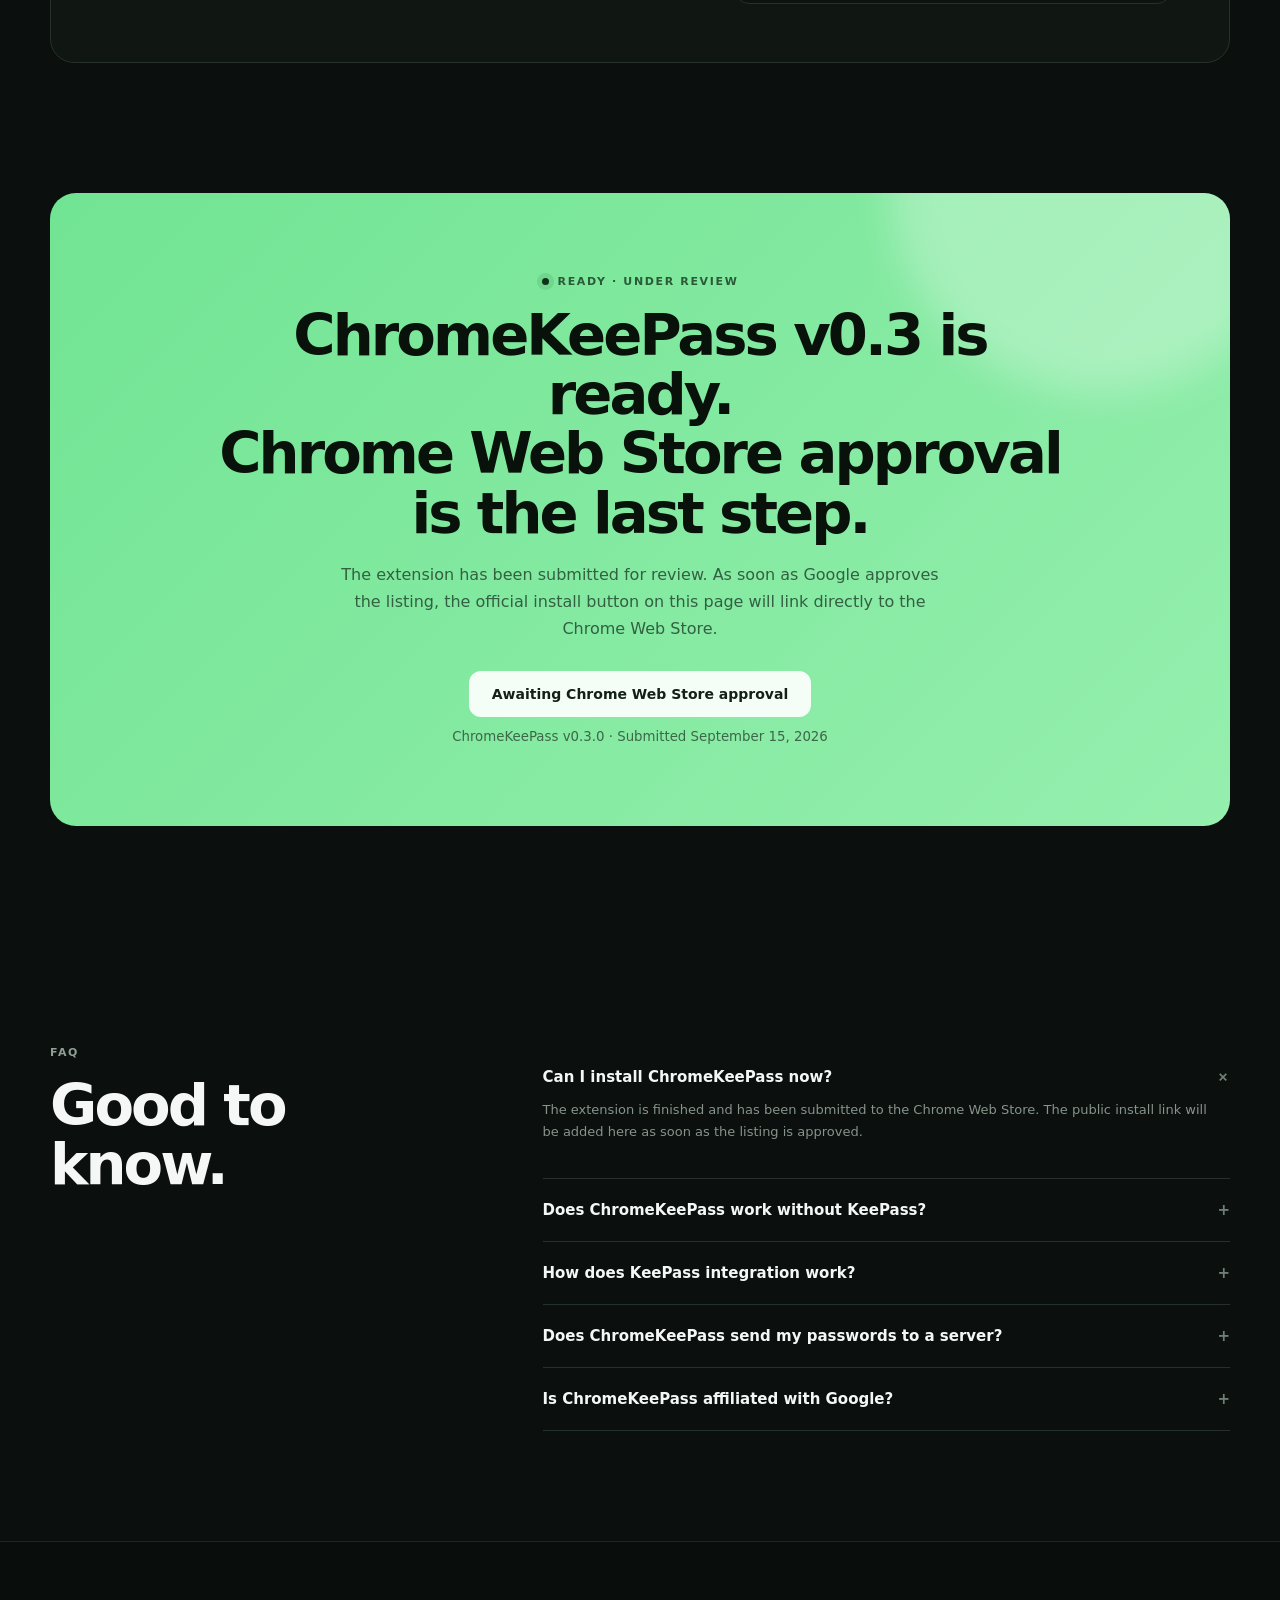
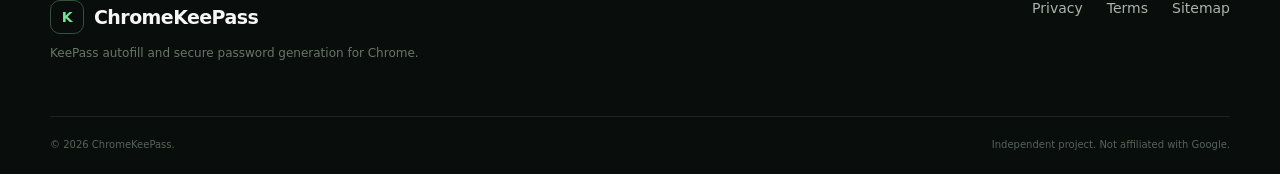
==== commit 103814e6: "Add files via upload" ====
--- a/index.html
+++ b/index.html
@@ -3,12 +3,12 @@
 <head>
   <meta charset="utf-8">
   <meta name="viewport" content="width=device-width,initial-scale=1">
-  <title>ChromeKeePass — KeePass for Chrome, made simple</title>
-  <meta name="description" content="A clean Chrome companion for KeePass. Fast access to your credentials, simple browser integration, and a privacy-first approach.">
+  <title>ChromeKeePass — KeePass autofill & secure passwords for Chrome</title>
+  <meta name="description" content="ChromeKeePass connects Chrome to your local KeePass setup, fills matching credentials, generates strong passwords locally, and suggests passwords on signup forms.">
   <meta name="theme-color" content="#0b0f0d">
   <meta property="og:type" content="website">
-  <meta property="og:title" content="ChromeKeePass — KeePass for Chrome, made simple">
-  <meta property="og:description" content="A clean Chrome companion for KeePass. Fast access to your credentials with a privacy-first approach.">
+  <meta property="og:title" content="ChromeKeePass — KeePass autofill & secure passwords for Chrome">
+  <meta property="og:description" content="Use KeePass credentials in Chrome, generate strong passwords locally, and get secure password suggestions on signup forms.">
   <meta property="og:url" content="https://chromekeepass.com/">
   <meta property="og:image" content="https://chromekeepass.com/assets/og-image.svg">
   <meta name="twitter:card" content="summary_large_image">
@@ -16,6 +16,19 @@
   <link rel="icon" href="/assets/favicon.svg" type="image/svg+xml">
   <link rel="manifest" href="/site.webmanifest">
   <link rel="stylesheet" href="/assets/styles.css">
+  <script type="application/ld+json">
+  {
+    "@context":"https://schema.org",
+    "@type":"SoftwareApplication",
+    "name":"ChromeKeePass",
+    "applicationCategory":"BrowserApplication",
+    "operatingSystem":"Google Chrome",
+    "softwareVersion":"0.3.0",
+    "description":"A Chrome companion for KeePass with credential filling, local password generation, and signup password suggestions.",
+    "url":"https://chromekeepass.com/",
+    "offers":{"@type":"Offer","price":"0","priceCurrency":"USD"}
+  }
+  </script>
 </head>
 <body>
   <div class="noise" aria-hidden="true"></div>
@@ -30,9 +43,9 @@
       <nav class="desktop-nav" aria-label="Primary">
         <a href="#features">Features</a>
         <a href="#how">How it works</a>
-        <a href="/privacy.html">Privacy</a>
+        <a href="/privacy/">Privacy</a>
       </nav>
-      <a class="nav-cta" href="#early-access">Coming soon</a>
+      <a class="nav-cta" href="#release">Web Store · Under review</a>
       <button class="menu-btn" type="button" aria-label="Open menu" aria-expanded="false">
         <span></span><span></span>
       </button>
@@ -40,7 +53,8 @@
     <div class="mobile-menu" aria-hidden="true">
       <a href="#features">Features</a>
       <a href="#how">How it works</a>
-      <a href="/privacy.html">Privacy</a>
+      <a href="#release">Release status</a>
+      <a href="/privacy/">Privacy</a>
     </div>
   </header>
 
@@ -48,17 +62,17 @@
     <section class="hero">
       <div class="container hero-grid">
         <div class="hero-copy">
-          <div class="eyebrow"><span class="dot"></span> Chrome extension coming soon</div>
+          <div class="eyebrow"><span class="dot review-dot"></span> Version 0.3 submitted to the Chrome Web Store</div>
           <h1>Your KeePass vault.<br><span>Right in Chrome.</span></h1>
-          <p class="hero-lead">ChromeKeePass is a lightweight browser companion designed to make using KeePass on the web faster, cleaner and easier.</p>
+          <p class="hero-lead">ChromeKeePass fills matching KeePass credentials, generates strong passwords locally, and offers secure password suggestions directly on signup forms.</p>
           <div class="hero-actions">
-            <a class="btn btn-primary" href="#early-access">Get notified <span>→</span></a>
-            <a class="btn btn-ghost" href="#how">See how it works</a>
+            <a class="btn btn-primary" href="#release">Chrome Web Store · Under review <span>→</span></a>
+            <a class="btn btn-ghost" href="#features">Explore features</a>
           </div>
           <div class="trust-row">
-            <span><i>✓</i> No cloud account planned</span>
-            <span><i>✓</i> Privacy-first</span>
-            <span><i>✓</i> Built for KeePass</span>
+            <span><i>✓</i> Local password generation</span>
+            <span><i>✓</i> Local KeePassHttp connection</span>
+            <span><i>✓</i> No ads or analytics</span>
           </div>
         </div>
 
@@ -91,34 +105,34 @@
                   <button aria-label="Fill credentials">↗</button>
                 </div>
               </div>
-              <div class="pop-foot"><span>🔒 Local connection</span><b>Open KeePass</b></div>
+              <div class="pop-foot"><span>🔒 Local KeePass connection</span><b>Fill</b></div>
             </div>
           </div>
           <div class="float-chip chip-one">⚡ One-click fill</div>
-          <div class="float-chip chip-two">🔐 Your vault stays yours</div>
+          <div class="float-chip chip-two">✨ Generator works without KeePass</div>
         </div>
       </div>
     </section>
 
     <section class="logos-strip">
       <div class="container strip-inner">
-        <span>Made for a simple workflow</span>
-        <b>KEEPass</b><i>+</i><b>CHROME</b><i>→</i><b>LOGIN</b>
+        <span>One extension, two useful workflows</span>
+        <b>KEEPASS</b><i>+</i><b>CHROME</b><i>→</i><b>FILL & GENERATE</b>
       </div>
     </section>
 
     <section class="section" id="features">
       <div class="container">
         <div class="section-head">
-          <div class="eyebrow">THE BASICS, DONE RIGHT</div>
-          <h2>Less friction between your vault and the web.</h2>
-          <p>ChromeKeePass is being designed around the actions you use every day — finding the right login and filling it quickly.</p>
+          <div class="eyebrow">READY FOR CHROME</div>
+          <h2>Passwords that fit naturally into your browser.</h2>
+          <p>ChromeKeePass combines a local KeePass companion with a standalone password generator, so it stays useful whether your vault is connected or not.</p>
         </div>
         <div class="feature-grid">
           <article class="feature-card featured">
             <div class="icon">⚡</div>
-            <h3>Fast autofill</h3>
-            <p>Find matching credentials for the current website and fill your login without breaking your flow.</p>
+            <h3>Fast KeePass autofill</h3>
+            <p>Find matching credentials for the current website and fill the username and password you select.</p>
             <div class="mini-ui">
               <span class="site-dot">G</span>
               <div><small>github.com</small><strong>ben@example.com</strong></div>
@@ -126,24 +140,24 @@
             </div>
           </article>
           <article class="feature-card">
-            <div class="icon">🔎</div>
-            <h3>Quick search</h3>
-            <p>Search your vault from a focused extension popup without digging through windows.</p>
+            <div class="icon">✨</div>
+            <h3>Secure password generator</h3>
+            <p>Create strong random passwords locally using your browser's cryptographic random number generator — even without KeePass connected.</p>
+          </article>
+          <article class="feature-card">
+            <div class="icon">🧩</div>
+            <h3>Smart signup suggestions</h3>
+            <p>When ChromeKeePass detects a new-password field, it can offer a secure password directly beside the form and fill confirmation fields too.</p>
+          </article>
+          <article class="feature-card">
+            <div class="icon">🔐</div>
+            <h3>Local KeePassHttp bridge</h3>
+            <p>Connect to KeePassHttp running on your own computer through localhost or 127.0.0.1.</p>
           </article>
           <article class="feature-card">
             <div class="icon">🛡️</div>
-            <h3>Privacy-first</h3>
-            <p>The project is being built around local vault access instead of creating another password cloud.</p>
-          </article>
-          <article class="feature-card">
-            <div class="icon">⌨️</div>
-            <h3>Keyboard friendly</h3>
-            <p>Designed for speed with a compact interface and a workflow that stays out of your way.</p>
-          </article>
-          <article class="feature-card">
-            <div class="icon">🌐</div>
-            <h3>Website matching</h3>
-            <p>Surface the entries that make sense for the website you're visiting.</p>
+            <h3>Privacy-first by design</h3>
+            <p>No ChromeKeePass cloud vault, no advertising, no analytics, and no third-party tracking in the extension.</p>
           </article>
         </div>
       </div>
@@ -152,15 +166,15 @@
     <section class="section how" id="how">
       <div class="container">
         <div class="section-head centered">
-          <div class="eyebrow">HOW IT WILL WORK</div>
-          <h2>Three steps. That's it.</h2>
+          <div class="eyebrow">HOW IT WORKS</div>
+          <h2>Useful immediately. Better with KeePass.</h2>
         </div>
         <div class="steps">
-          <article><span>01</span><h3>Install the extension</h3><p>Add ChromeKeePass to Chrome once the first public version is released.</p></article>
+          <article><span>01</span><h3>Install ChromeKeePass</h3><p>The extension package is complete and currently awaiting Chrome Web Store approval.</p></article>
           <div class="step-line"></div>
-          <article><span>02</span><h3>Connect your vault</h3><p>Pair the browser companion with your supported KeePass setup.</p></article>
+          <article><span>02</span><h3>Generate passwords anywhere</h3><p>Use the built-in local generator or accept secure suggestions on account-creation forms without connecting KeePass.</p></article>
           <div class="step-line"></div>
-          <article><span>03</span><h3>Fill your logins</h3><p>Open a website, choose the matching entry and fill your credentials.</p></article>
+          <article><span>03</span><h3>Connect KeePass when you want</h3><p>With KeePassHttp running locally, ChromeKeePass can find matching entries and fill login credentials on the active website.</p></article>
         </div>
       </div>
     </section>
@@ -168,27 +182,27 @@
     <section class="section security">
       <div class="container security-card">
         <div>
-          <div class="eyebrow">BUILT AROUND YOUR VAULT</div>
-          <h2>Your password manager should stay your password manager.</h2>
-          <p>ChromeKeePass is intended to act as a browser companion, not replace your KeePass database with another account or hosted vault.</p>
+          <div class="eyebrow">LOCAL-FIRST</div>
+          <h2>Your password manager stays your password manager.</h2>
+          <p>ChromeKeePass acts as a browser companion. It does not replace your KeePass database with a ChromeKeePass account or hosted password vault.</p>
         </div>
         <div class="security-list">
-          <div><span>01</span><p><b>No forced account</b><small>No separate ChromeKeePass account is planned.</small></p></div>
-          <div><span>02</span><p><b>Minimal permissions</b><small>We aim to request only what the extension needs.</small></p></div>
-          <div><span>03</span><p><b>Clear privacy policy</b><small>How data is handled will be documented before release.</small></p></div>
-        </div>
-      </div>
-    </section>
-
-    <section class="section early" id="early-access">
+          <div><span>01</span><p><b>No ChromeKeePass cloud vault</b><small>Your KeePass database remains on the setup you control.</small></p></div>
+          <div><span>02</span><p><b>Passwords generated locally</b><small>The generator runs inside the extension and does not send generated passwords to ChromeKeePass servers.</small></p></div>
+          <div><span>03</span><p><b>Transparent privacy policy</b><small>Permissions, local processing, clipboard use and KeePass integration are documented publicly.</small></p></div>
+        </div>
+      </div>
+    </section>
+
+    <section class="section early" id="release">
       <div class="container">
-        <div class="early-card">
+        <div class="early-card review-card">
           <div class="glow"></div>
-          <div class="eyebrow light"><span class="dot"></span> IN DEVELOPMENT</div>
-          <h2>ChromeKeePass is coming back,<br>built for a cleaner experience.</h2>
-          <p>The new Chrome extension is in preparation. Bookmark this page and check back for the first release.</p>
-          <button class="btn btn-light" type="button" id="copyUrl">Copy website URL</button>
-          <small id="copyState">chromekeepass.com</small>
+          <div class="eyebrow light"><span class="dot"></span> READY · UNDER REVIEW</div>
+          <h2>ChromeKeePass v0.3 is ready.<br>Chrome Web Store approval is the last step.</h2>
+          <p>The extension has been submitted for review. As soon as Google approves the listing, the official install button on this page will link directly to the Chrome Web Store.</p>
+          <span class="btn btn-light status-button" aria-disabled="true">Awaiting Chrome Web Store approval</span>
+          <small>ChromeKeePass v0.3.0 · Submitted September 15, 2026</small>
         </div>
       </div>
     </section>
@@ -197,9 +211,11 @@
       <div class="container faq-grid">
         <div class="section-head"><div class="eyebrow">FAQ</div><h2>Good to know.</h2></div>
         <div class="accordion">
-          <details open><summary>Is the Chrome extension available now?<span>+</span></summary><p>Not yet. The new ChromeKeePass extension is currently in preparation. The download button will appear here when it is published.</p></details>
+          <details open><summary>Can I install ChromeKeePass now?<span>+</span></summary><p>The extension is finished and has been submitted to the Chrome Web Store. The public install link will be added here as soon as the listing is approved.</p></details>
+          <details><summary>Does ChromeKeePass work without KeePass?<span>+</span></summary><p>Yes. The secure password generator and signup password suggestions work without a KeePass connection.</p></details>
+          <details><summary>How does KeePass integration work?<span>+</span></summary><p>ChromeKeePass connects to a KeePassHttp service running locally on your computer. Once paired, it can retrieve matching credentials for the current website and fill them when you choose an entry.</p></details>
+          <details><summary>Does ChromeKeePass send my passwords to a server?<span>+</span></summary><p>ChromeKeePass does not operate a cloud password vault. Generated passwords are created locally, and KeePass communication is with the KeePassHttp service on your own computer.</p></details>
           <details><summary>Is ChromeKeePass affiliated with Google?<span>+</span></summary><p>No. ChromeKeePass is an independent project and is not affiliated with or endorsed by Google.</p></details>
-          <details><summary>Will ChromeKeePass replace KeePass?<span>+</span></summary><p>No. The goal is to provide a convenient browser companion for a KeePass-based workflow.</p></details>
         </div>
       </div>
     </section>
@@ -207,8 +223,8 @@
 
   <footer>
     <div class="container footer-grid">
-      <div><a class="brand" href="/"><span class="brand-mark small">K</span><span>ChromeKeePass</span></a><p>A simpler bridge between KeePass and Chrome.</p></div>
-      <div class="footer-links"><a href="/privacy.html">Privacy</a><a href="/terms.html">Terms</a><a href="/sitemap.xml">Sitemap</a></div>
+      <div><a class="brand" href="/"><span class="brand-mark small">K</span><span>ChromeKeePass</span></a><p>KeePass autofill and secure password generation for Chrome.</p></div>
+      <div class="footer-links"><a href="/privacy/">Privacy</a><a href="/terms/">Terms</a><a href="/sitemap.xml">Sitemap</a></div>
     </div>
     <div class="container footer-bottom"><span>© <span id="year"></span> ChromeKeePass.</span><span>Independent project. Not affiliated with Google.</span></div>
   </footer>
--- a/assets/styles.css
+++ b/assets/styles.css
@@ -4,3 +4,8 @@
 .not-found{min-height:calc(100vh - 77px);display:grid;place-items:center;text-align:center;padding:40px}.not-found .code{font-size:clamp(120px,22vw,260px);font-weight:900;letter-spacing:-.09em;color:#15211a;line-height:.7}.not-found h1{font-size:46px;margin:30px 0 12px}.not-found p{color:#849188;max-width:480px;margin:0 auto 28px}
 @media(max-width:900px){.desktop-nav,.nav-cta{display:none}.menu-btn{display:grid;margin-left:auto;width:42px;height:42px;background:transparent;border:1px solid #2b3730;border-radius:10px;place-content:center;gap:6px}.menu-btn span{display:block;width:18px;height:1px;background:#d8e0da}.mobile-menu{position:absolute;left:0;right:0;top:76px;background:#0d120f;border-bottom:1px solid #263029;padding:14px 20px 20px}.mobile-menu.open{display:grid;gap:4px}.mobile-menu a{padding:13px;border-bottom:1px solid #1b241f;color:#c1cbc4}.hero{padding-top:72px}.hero-grid{grid-template-columns:1fr}.hero-copy{text-align:center}.hero-copy .eyebrow{justify-content:center}.hero-lead{margin-left:auto;margin-right:auto}.hero-actions,.trust-row{justify-content:center}.hero-visual{min-height:520px}.feature-grid{grid-template-columns:1fr 1fr}.feature-card.featured{grid-column:span 2}.steps{grid-template-columns:1fr;gap:12px}.step-line{width:1px;height:34px;margin:0 0 0 16px}.security-card{grid-template-columns:1fr;gap:40px;padding:38px}.faq-grid{grid-template-columns:1fr;gap:20px}}
 @media(max-width:620px){.container{width:min(100% - 28px,var(--max))}.nav-wrap{height:68px}.mobile-menu{top:68px}.hero{padding:58px 0 48px}.hero-grid{gap:28px}h1{font-size:50px}.hero-lead{font-size:15px}.hero-actions{flex-direction:column;align-items:stretch;max-width:380px;margin:28px auto}.trust-row{gap:10px 14px;font-size:10px}.hero-visual{min-height:400px}.browser-card{height:330px}.browser-top{height:38px}.demo-page{height:291px;padding-top:28px}.login-card{margin-top:18px;width:78%;padding:16px}.extension-popover{width:260px;right:-8px;top:66px;padding:12px}.float-chip{font-size:8px}.chip-one{left:-5px;bottom:22px}.chip-two{right:-5px;bottom:-20px}.logos-strip{display:none}.section{padding:78px 0}.section-head h2,.security-card h2,.early-card h2{font-size:39px}.feature-grid{grid-template-columns:1fr}.feature-card.featured{grid-column:span 1;min-height:320px}.mini-ui{left:24px;right:24px;bottom:22px;width:auto}.security-card{padding:26px;border-radius:18px}.early-card{padding:58px 20px;border-radius:20px}.faq-grid{gap:0}.footer-grid,.footer-bottom{flex-direction:column;gap:24px}.footer-links{flex-wrap:wrap}.footer-bottom{gap:8px}.legal-shell h1{font-size:44px}.not-found h1{font-size:36px}}
+
+/* Release status */
+.review-dot{background:#f3c969;box-shadow:0 0 0 5px rgba(243,201,105,.10)}
+.review-card{background:linear-gradient(135deg,#71e493 0%,#95efae 100%)}
+.status-button{cursor:default;user-select:none;opacity:.92}
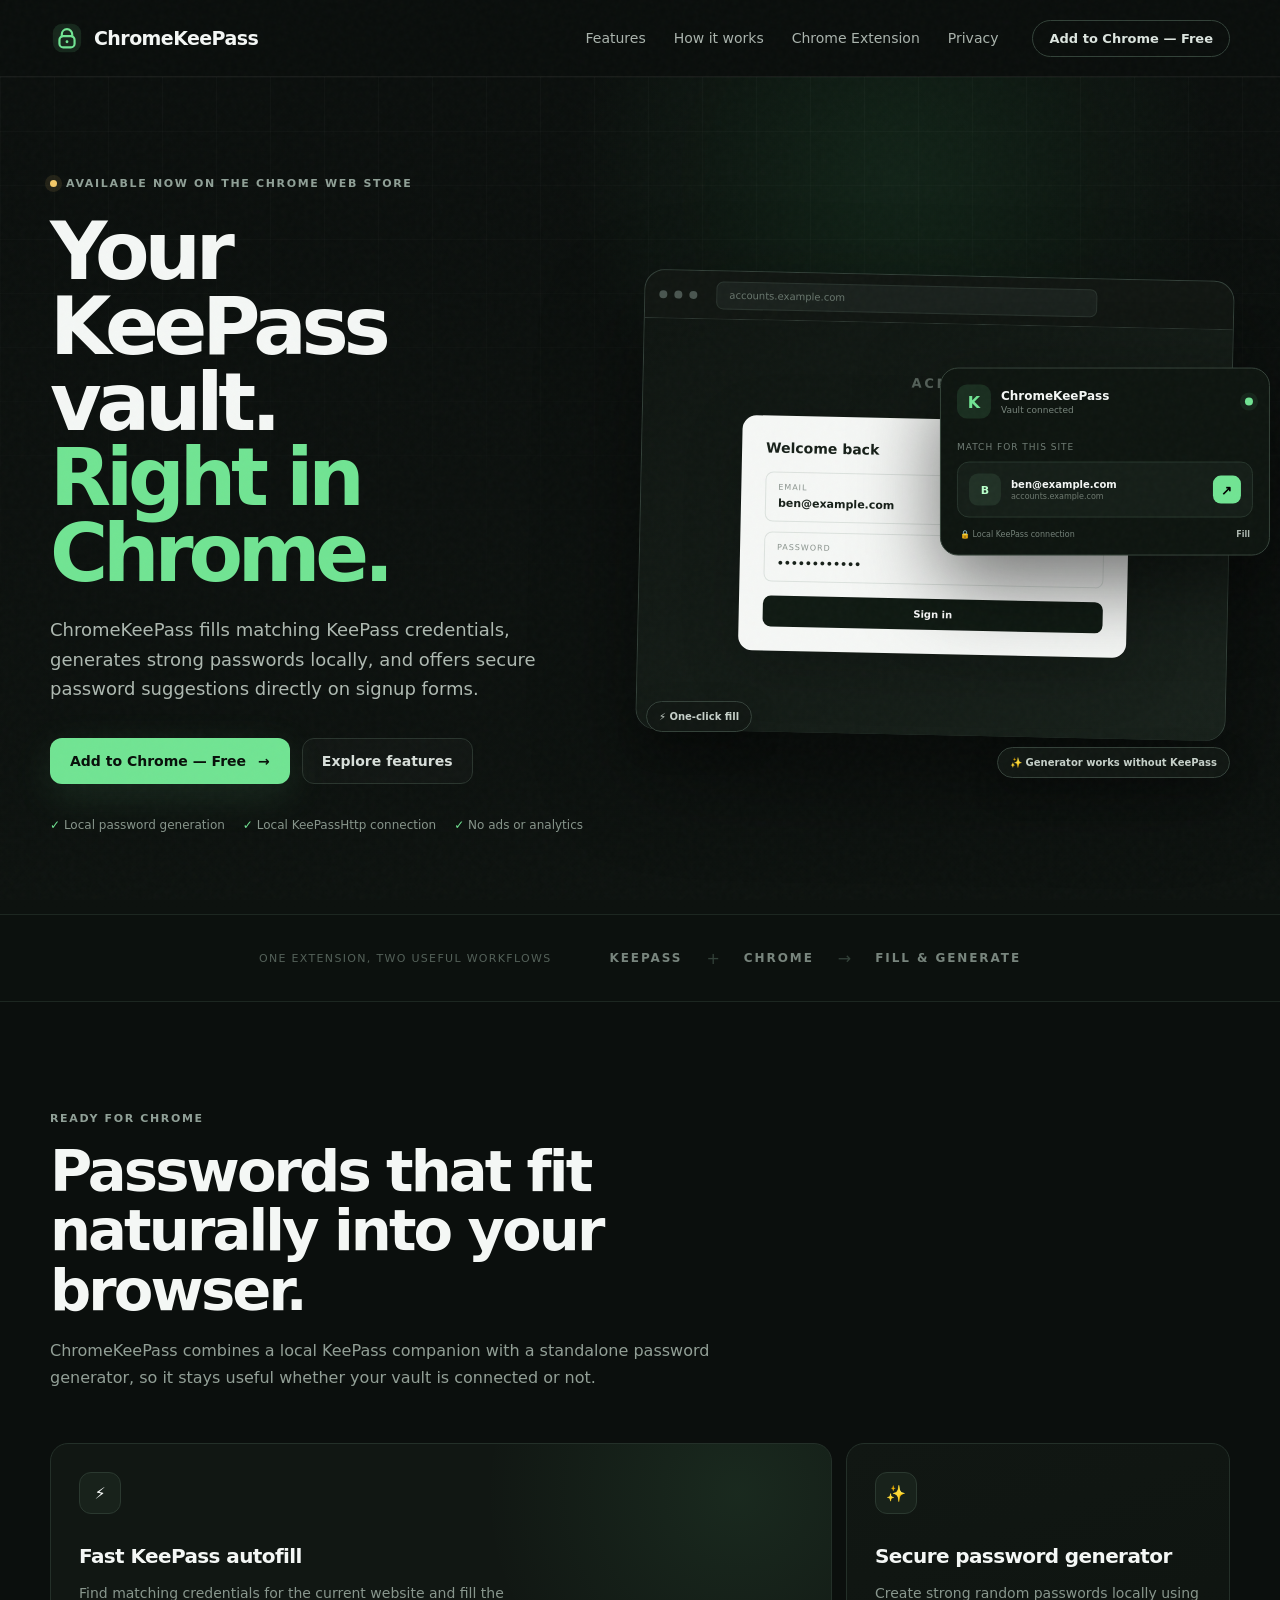
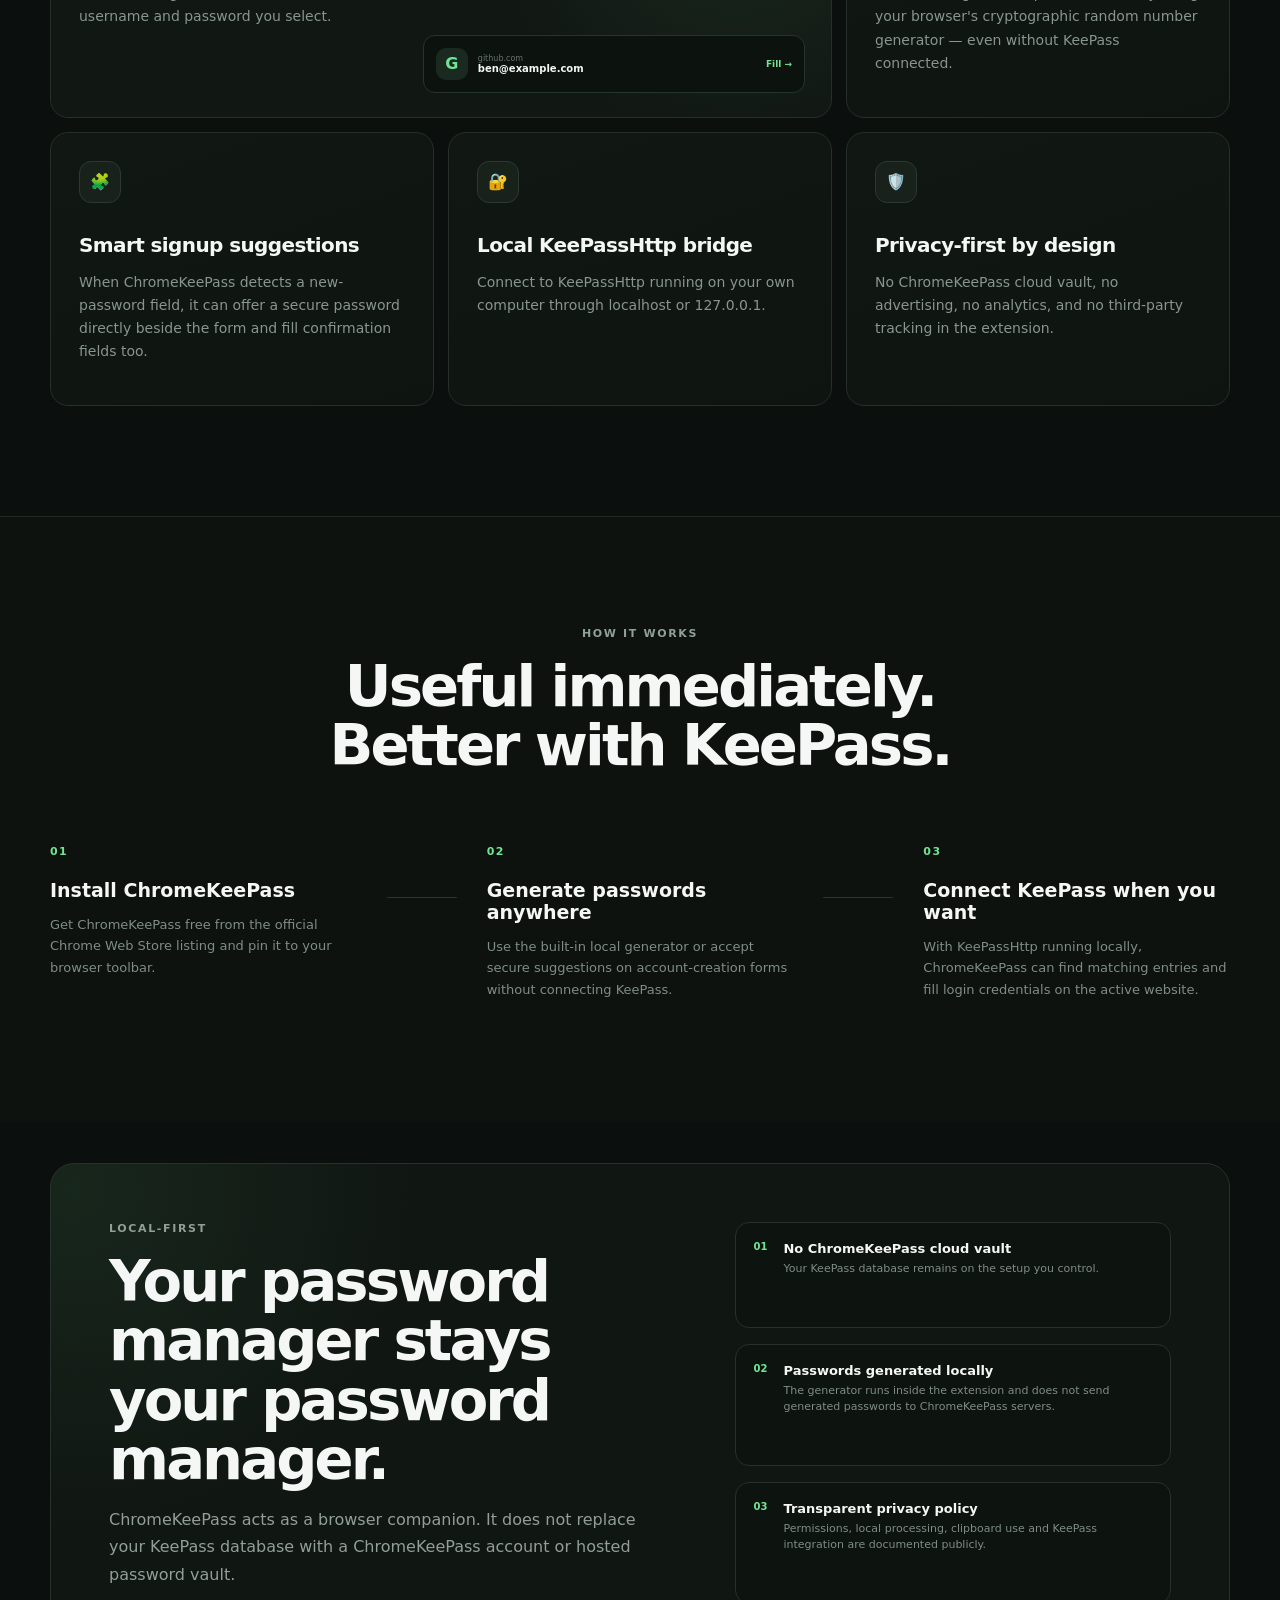
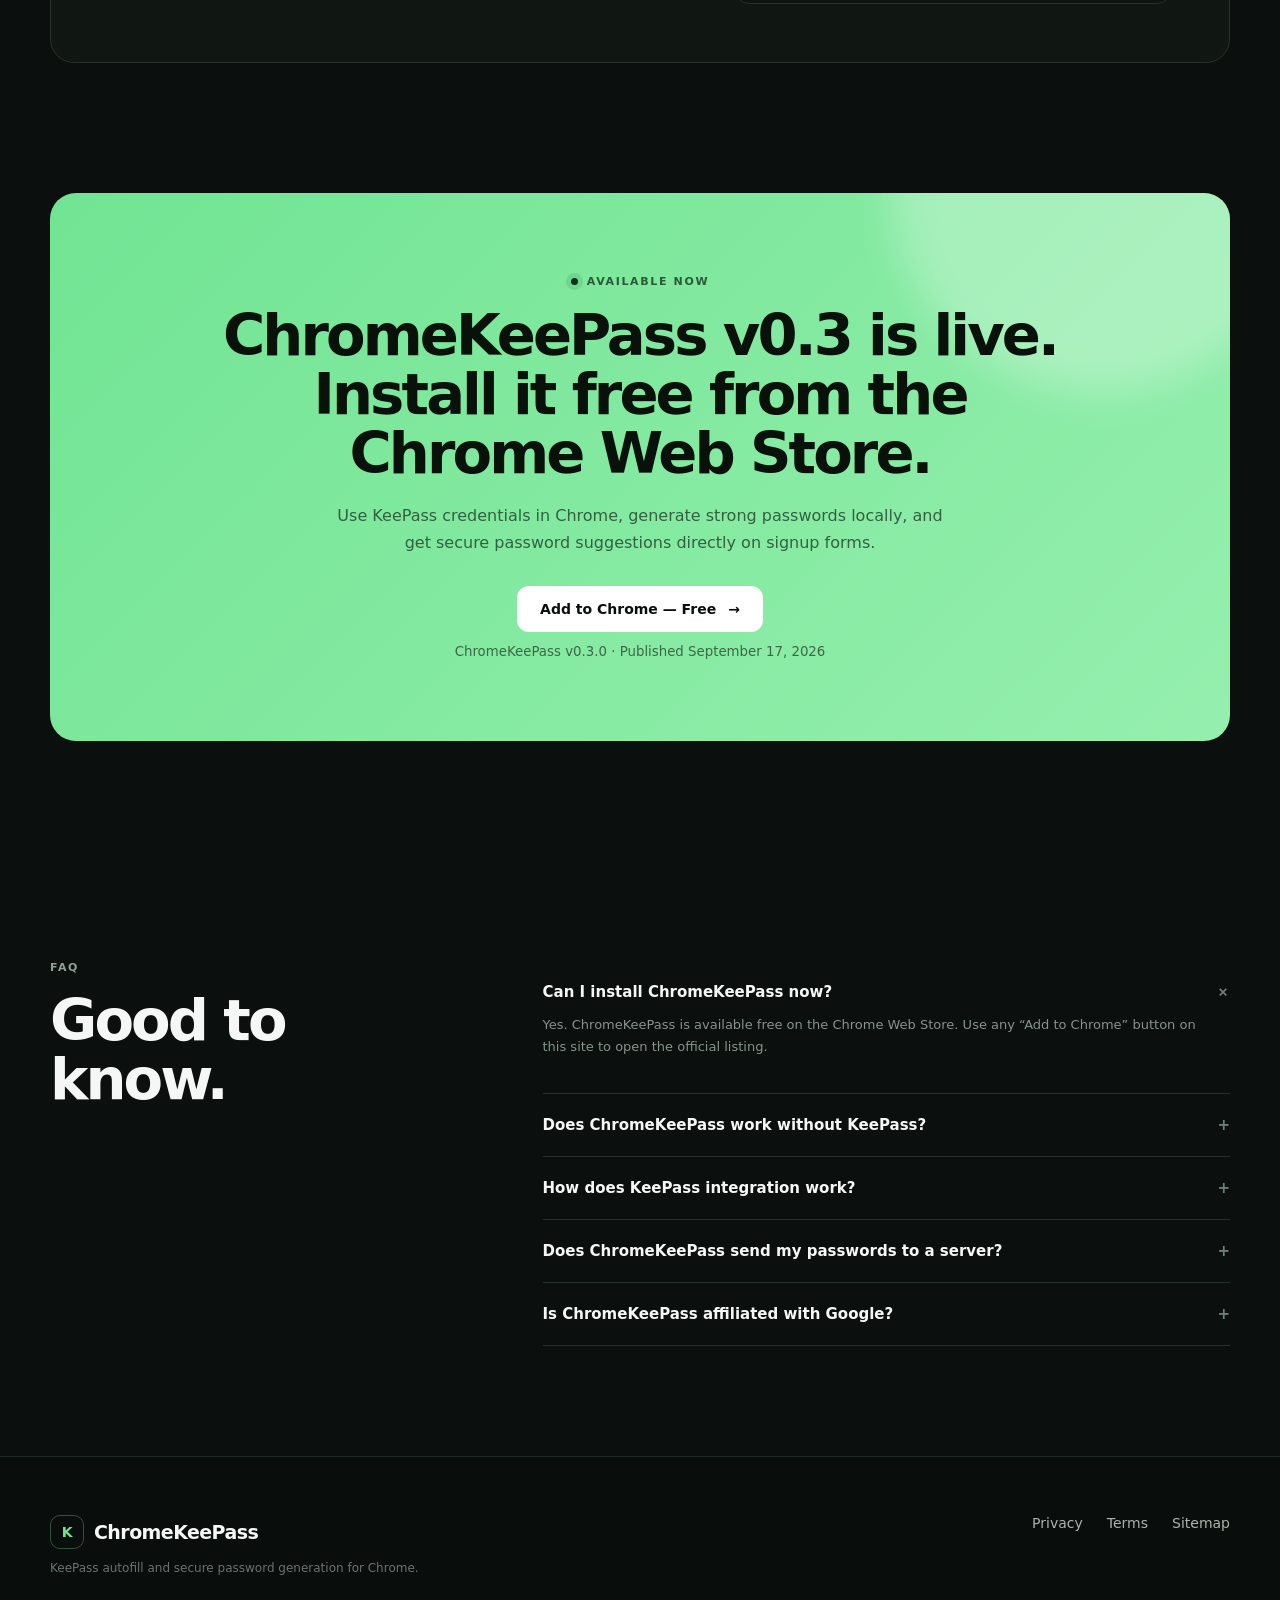
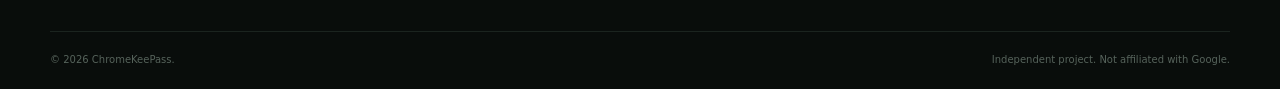
==== commit 98747f26: "Add files via upload" ====
--- a/index.html
+++ b/index.html
@@ -26,6 +26,8 @@
     "softwareVersion":"0.3.0",
     "description":"A Chrome companion for KeePass with credential filling, local password generation, and signup password suggestions.",
     "url":"https://chromekeepass.com/",
+    "downloadUrl":"https://chromewebstore.google.com/detail/cpjcaabhelajbdeekeffbkckmcagmgfl",
+    "sameAs":["https://chromewebstore.google.com/detail/cpjcaabhelajbdeekeffbkckmcagmgfl"],
     "offers":{"@type":"Offer","price":"0","priceCurrency":"USD"}
   }
   </script>
@@ -43,9 +45,10 @@
       <nav class="desktop-nav" aria-label="Primary">
         <a href="#features">Features</a>
         <a href="#how">How it works</a>
+        <a href="/chrome-extension/">Chrome Extension</a>
         <a href="/privacy/">Privacy</a>
       </nav>
-      <a class="nav-cta" href="#release">Web Store · Under review</a>
+      <a class="nav-cta" href="https://chromewebstore.google.com/detail/cpjcaabhelajbdeekeffbkckmcagmgfl" target="_blank" rel="noopener">Add to Chrome — Free</a>
       <button class="menu-btn" type="button" aria-label="Open menu" aria-expanded="false">
         <span></span><span></span>
       </button>
@@ -53,7 +56,8 @@
     <div class="mobile-menu" aria-hidden="true">
       <a href="#features">Features</a>
       <a href="#how">How it works</a>
-      <a href="#release">Release status</a>
+      <a href="/chrome-extension/">Chrome Extension</a>
+      <a href="https://chromewebstore.google.com/detail/cpjcaabhelajbdeekeffbkckmcagmgfl" target="_blank" rel="noopener">Add to Chrome — Free</a>
       <a href="/privacy/">Privacy</a>
     </div>
   </header>
@@ -62,11 +66,11 @@
     <section class="hero">
       <div class="container hero-grid">
         <div class="hero-copy">
-          <div class="eyebrow"><span class="dot review-dot"></span> Version 0.3 submitted to the Chrome Web Store</div>
+          <div class="eyebrow"><span class="dot review-dot"></span> Available now on the Chrome Web Store</div>
           <h1>Your KeePass vault.<br><span>Right in Chrome.</span></h1>
           <p class="hero-lead">ChromeKeePass fills matching KeePass credentials, generates strong passwords locally, and offers secure password suggestions directly on signup forms.</p>
           <div class="hero-actions">
-            <a class="btn btn-primary" href="#release">Chrome Web Store · Under review <span>→</span></a>
+            <a class="btn btn-primary" href="https://chromewebstore.google.com/detail/cpjcaabhelajbdeekeffbkckmcagmgfl" target="_blank" rel="noopener">Add to Chrome — Free <span>→</span></a>
             <a class="btn btn-ghost" href="#features">Explore features</a>
           </div>
           <div class="trust-row">
@@ -170,7 +174,7 @@
           <h2>Useful immediately. Better with KeePass.</h2>
         </div>
         <div class="steps">
-          <article><span>01</span><h3>Install ChromeKeePass</h3><p>The extension package is complete and currently awaiting Chrome Web Store approval.</p></article>
+          <article><span>01</span><h3>Install ChromeKeePass</h3><p>Get ChromeKeePass free from the official Chrome Web Store listing and pin it to your browser toolbar.</p></article>
           <div class="step-line"></div>
           <article><span>02</span><h3>Generate passwords anywhere</h3><p>Use the built-in local generator or accept secure suggestions on account-creation forms without connecting KeePass.</p></article>
           <div class="step-line"></div>
@@ -198,11 +202,11 @@
       <div class="container">
         <div class="early-card review-card">
           <div class="glow"></div>
-          <div class="eyebrow light"><span class="dot"></span> READY · UNDER REVIEW</div>
-          <h2>ChromeKeePass v0.3 is ready.<br>Chrome Web Store approval is the last step.</h2>
-          <p>The extension has been submitted for review. As soon as Google approves the listing, the official install button on this page will link directly to the Chrome Web Store.</p>
-          <span class="btn btn-light status-button" aria-disabled="true">Awaiting Chrome Web Store approval</span>
-          <small>ChromeKeePass v0.3.0 · Submitted September 15, 2026</small>
+          <div class="eyebrow light"><span class="dot"></span> AVAILABLE NOW</div>
+          <h2>ChromeKeePass v0.3 is live.<br>Install it free from the Chrome Web Store.</h2>
+          <p>Use KeePass credentials in Chrome, generate strong passwords locally, and get secure password suggestions directly on signup forms.</p>
+          <a class="btn btn-light" href="https://chromewebstore.google.com/detail/cpjcaabhelajbdeekeffbkckmcagmgfl" target="_blank" rel="noopener">Add to Chrome — Free <span>→</span></a>
+          <small>ChromeKeePass v0.3.0 · Published September 17, 2026</small>
         </div>
       </div>
     </section>
@@ -211,7 +215,7 @@
       <div class="container faq-grid">
         <div class="section-head"><div class="eyebrow">FAQ</div><h2>Good to know.</h2></div>
         <div class="accordion">
-          <details open><summary>Can I install ChromeKeePass now?<span>+</span></summary><p>The extension is finished and has been submitted to the Chrome Web Store. The public install link will be added here as soon as the listing is approved.</p></details>
+          <details open><summary>Can I install ChromeKeePass now?<span>+</span></summary><p>Yes. ChromeKeePass is available free on the Chrome Web Store. Use any “Add to Chrome” button on this site to open the official listing.</p></details>
           <details><summary>Does ChromeKeePass work without KeePass?<span>+</span></summary><p>Yes. The secure password generator and signup password suggestions work without a KeePass connection.</p></details>
           <details><summary>How does KeePass integration work?<span>+</span></summary><p>ChromeKeePass connects to a KeePassHttp service running locally on your computer. Once paired, it can retrieve matching credentials for the current website and fill them when you choose an entry.</p></details>
           <details><summary>Does ChromeKeePass send my passwords to a server?<span>+</span></summary><p>ChromeKeePass does not operate a cloud password vault. Generated passwords are created locally, and KeePass communication is with the KeePassHttp service on your own computer.</p></details>
--- a/assets/styles.css
+++ b/assets/styles.css
@@ -9,3 +9,8 @@
 .review-dot{background:#f3c969;box-shadow:0 0 0 5px rgba(243,201,105,.10)}
 .review-card{background:linear-gradient(135deg,#71e493 0%,#95efae 100%)}
 .status-button{cursor:default;user-select:none;opacity:.92}
+
+/* Chrome Web Store live + dedicated extension page */
+.extension-page-grid{align-items:stretch}.extension-summary-card{padding:36px;gap:34px;grid-template-columns:1fr}.extension-summary-card h2{font-size:clamp(34px,4vw,52px)}.extension-install-cta{display:flex;justify-content:center;margin-top:46px}.mobile-menu a[href*="chromewebstore"]{color:var(--green);font-weight:800}.nav-cta:hover{border-color:#71e493;color:#71e493}.early-card .btn-light{margin-top:2px}
+@media(max-width:900px){.extension-page-grid{grid-template-columns:1fr}.extension-summary-card{margin-top:12px}}
+@media(max-width:620px){.extension-summary-card{padding:24px}.extension-install-cta .btn{width:100%}}
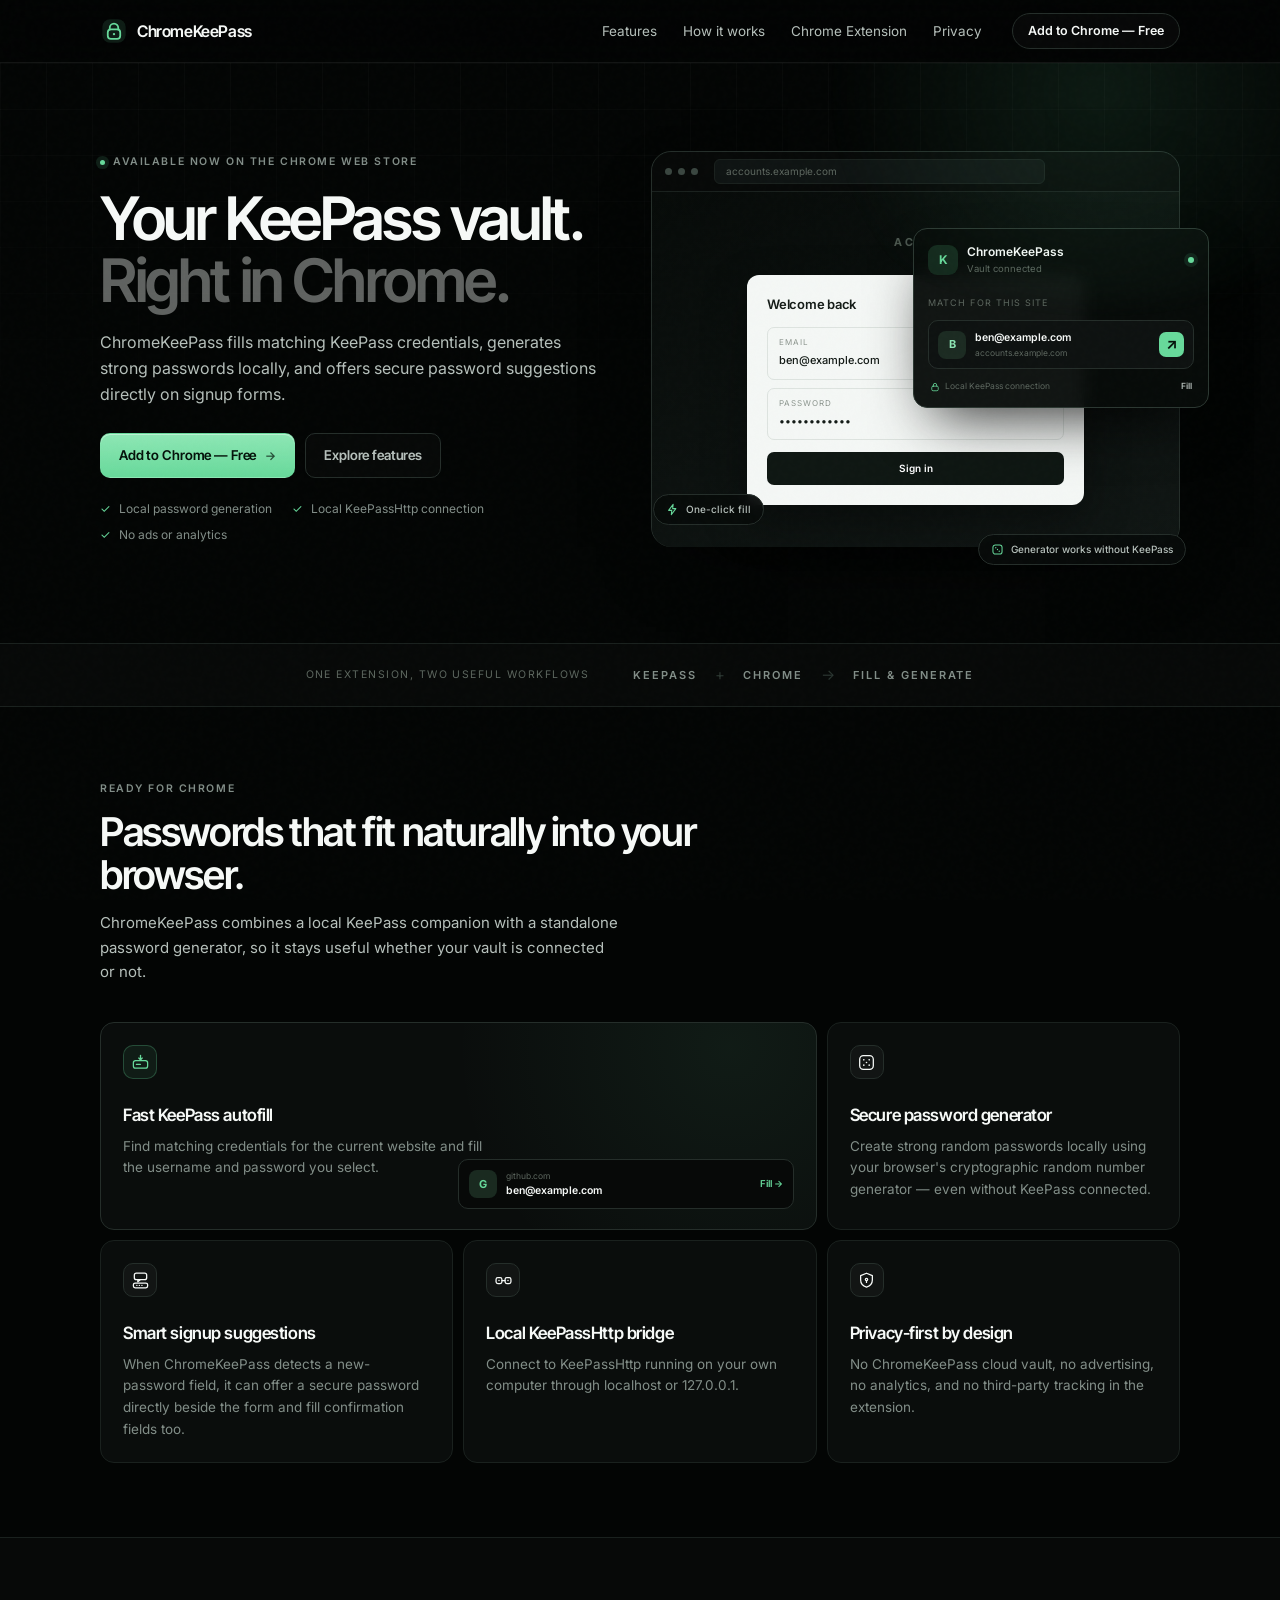
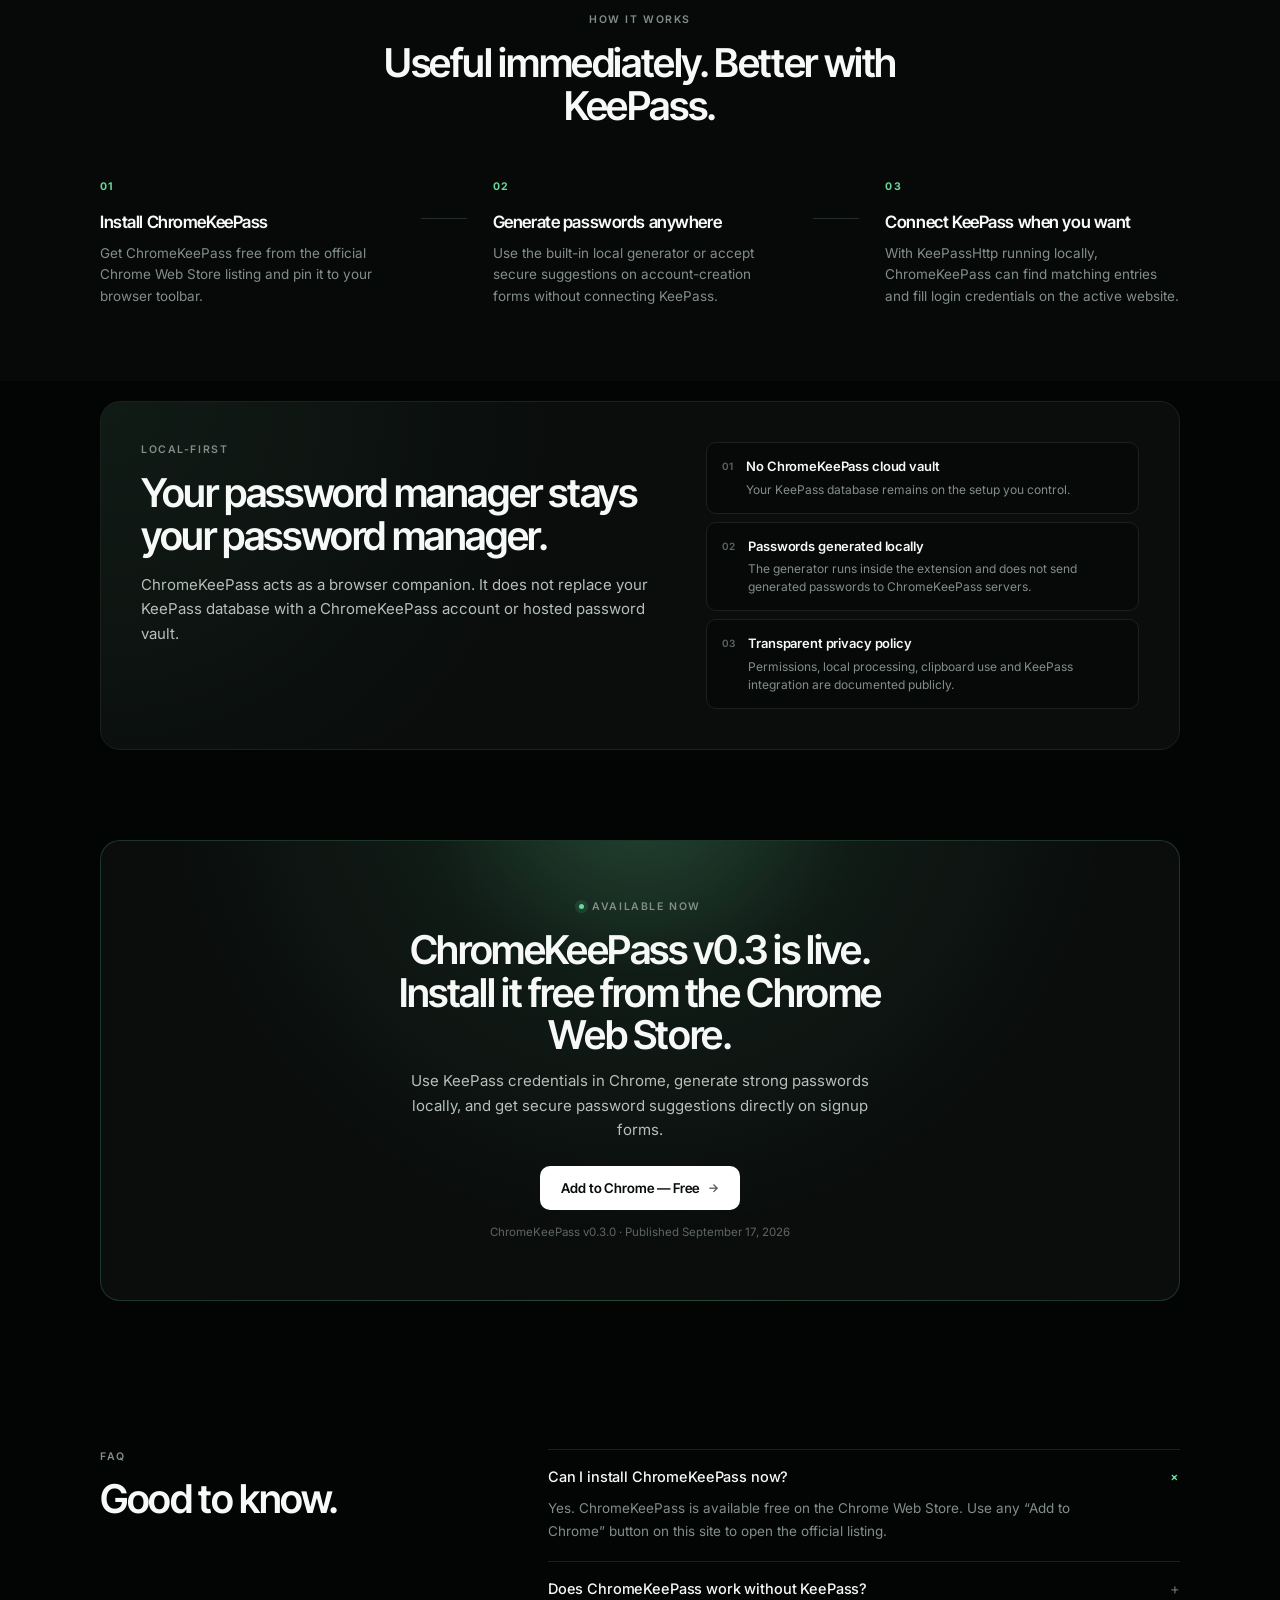
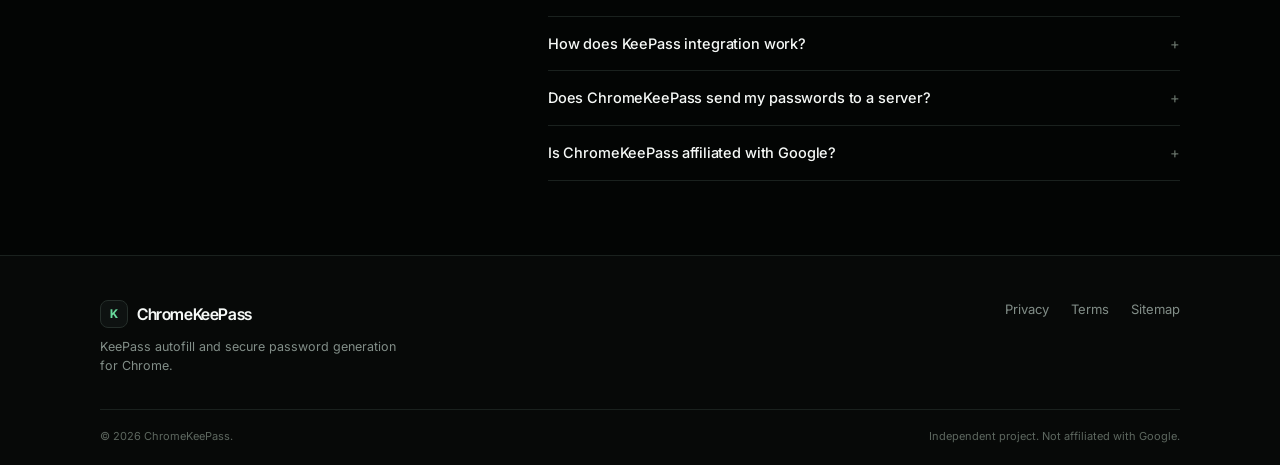
==== commit 1d69b224: "Add files via upload" ====
--- a/index.html
+++ b/index.html
@@ -109,11 +109,11 @@
                   <button aria-label="Fill credentials">↗</button>
                 </div>
               </div>
-              <div class="pop-foot"><span>🔒 Local KeePass connection</span><b>Fill</b></div>
+              <div class="pop-foot"><span><svg viewBox="0 0 24 24" fill="none" stroke="currentColor" stroke-width="1.9" stroke-linecap="round" stroke-linejoin="round" aria-hidden="true"><rect x="4.2" y="10" width="15.6" height="11" rx="3.2"/><path d="M8 10V7.2a4 4 0 0 1 8 0V10"/></svg>Local KeePass connection</span><b>Fill</b></div>
             </div>
           </div>
-          <div class="float-chip chip-one">⚡ One-click fill</div>
-          <div class="float-chip chip-two">✨ Generator works without KeePass</div>
+          <div class="float-chip chip-one"><svg viewBox="0 0 24 24" fill="none" stroke="currentColor" stroke-width="1.9" stroke-linecap="round" stroke-linejoin="round" aria-hidden="true"><path d="M13.2 2.5 4.8 13.6h5.9l-.9 7.9 8.4-11.1h-5.9l.9-7.9Z"/></svg><span>One-click fill</span></div>
+          <div class="float-chip chip-two"><svg viewBox="0 0 24 24" fill="none" stroke="currentColor" stroke-width="1.9" stroke-linecap="round" stroke-linejoin="round" aria-hidden="true"><rect x="3.6" y="3.6" width="16.8" height="16.8" rx="4.4"/><circle cx="8.8" cy="8.8" r="1.2" fill="currentColor" stroke="none"/><circle cx="15.2" cy="15.2" r="1.2" fill="currentColor" stroke="none"/><circle cx="12" cy="12" r="1.2" fill="currentColor" stroke="none"/></svg><span>Generator works without KeePass</span></div>
         </div>
       </div>
     </section>
@@ -134,7 +134,7 @@
         </div>
         <div class="feature-grid">
           <article class="feature-card featured">
-            <div class="icon">⚡</div>
+            <div class="icon"><svg viewBox="0 0 24 24" fill="none" stroke="currentColor" stroke-width="1.6" stroke-linecap="round" stroke-linejoin="round" aria-hidden="true"><rect x="3" y="9.6" width="18" height="9.6" rx="2.8"/><path d="M12 3v5.6"/><path d="M9.8 6.4 12 8.6l2.2-2.2"/><path d="M6.8 14.4h5"/></svg></div>
             <h3>Fast KeePass autofill</h3>
             <p>Find matching credentials for the current website and fill the username and password you select.</p>
             <div class="mini-ui">
@@ -144,22 +144,22 @@
             </div>
           </article>
           <article class="feature-card">
-            <div class="icon">✨</div>
+            <div class="icon"><svg viewBox="0 0 24 24" fill="none" stroke="currentColor" stroke-width="1.6" stroke-linecap="round" stroke-linejoin="round" aria-hidden="true"><rect x="3.4" y="3.4" width="17.2" height="17.2" rx="4.6"/><circle cx="8.6" cy="8.6" r="1.05" fill="currentColor" stroke="none"/><circle cx="15.4" cy="8.6" r="1.05" fill="currentColor" stroke="none"/><circle cx="12" cy="12" r="1.05" fill="currentColor" stroke="none"/><circle cx="8.6" cy="15.4" r="1.05" fill="currentColor" stroke="none"/><circle cx="15.4" cy="15.4" r="1.05" fill="currentColor" stroke="none"/></svg></div>
             <h3>Secure password generator</h3>
             <p>Create strong random passwords locally using your browser's cryptographic random number generator — even without KeePass connected.</p>
           </article>
           <article class="feature-card">
-            <div class="icon">🧩</div>
+            <div class="icon"><svg viewBox="0 0 24 24" fill="none" stroke="currentColor" stroke-width="1.6" stroke-linecap="round" stroke-linejoin="round" aria-hidden="true"><rect x="4.2" y="2.8" width="15.6" height="8.2" rx="2.6"/><path d="M8.6 11v2.6L11.6 11"/><rect x="3" y="15.2" width="18" height="6" rx="2.2"/><circle cx="7.4" cy="18.2" r=".85" fill="currentColor" stroke="none"/><circle cx="10.6" cy="18.2" r=".85" fill="currentColor" stroke="none"/><circle cx="13.8" cy="18.2" r=".85" fill="currentColor" stroke="none"/></svg></div>
             <h3>Smart signup suggestions</h3>
             <p>When ChromeKeePass detects a new-password field, it can offer a secure password directly beside the form and fill confirmation fields too.</p>
           </article>
           <article class="feature-card">
-            <div class="icon">🔐</div>
+            <div class="icon"><svg viewBox="0 0 24 24" fill="none" stroke="currentColor" stroke-width="1.6" stroke-linecap="round" stroke-linejoin="round" aria-hidden="true"><rect x="2.6" y="8.4" width="7.4" height="7.4" rx="2.2"/><rect x="14" y="8.4" width="7.4" height="7.4" rx="2.2"/><path d="M10 12.1h4"/><circle cx="6.3" cy="12.1" r=".95" fill="currentColor" stroke="none"/><circle cx="17.7" cy="12.1" r=".95" fill="currentColor" stroke="none"/></svg></div>
             <h3>Local KeePassHttp bridge</h3>
             <p>Connect to KeePassHttp running on your own computer through localhost or 127.0.0.1.</p>
           </article>
           <article class="feature-card">
-            <div class="icon">🛡️</div>
+            <div class="icon"><svg viewBox="0 0 24 24" fill="none" stroke="currentColor" stroke-width="1.6" stroke-linecap="round" stroke-linejoin="round" aria-hidden="true"><path d="M12 2.8 4.6 5.8v5.5c0 4.3 3 7.6 7.4 9.1 4.4-1.5 7.4-4.8 7.4-9.1V5.8L12 2.8Z"/><circle cx="12" cy="10.8" r="1.5"/><path d="M12 12.3v2.2"/></svg></div>
             <h3>Privacy-first by design</h3>
             <p>No ChromeKeePass cloud vault, no advertising, no analytics, and no third-party tracking in the extension.</p>
           </article>
--- a/assets/styles.css
+++ b/assets/styles.css
@@ -1,16 +1,537 @@
-:root{--bg:#0b0f0d;--panel:#111713;--panel2:#151d18;--text:#f4f7f5;--muted:#9aa69e;--line:#243029;--green:#71e493;--green2:#b8ffca;--ink:#0a130d;--white:#fff;--max:1180px}
-*{box-sizing:border-box}html{scroll-behavior:smooth}body{margin:0;background:var(--bg);color:var(--text);font-family:Inter,ui-sans-serif,system-ui,-apple-system,BlinkMacSystemFont,"Segoe UI",sans-serif;-webkit-font-smoothing:antialiased;overflow-x:hidden}a{color:inherit;text-decoration:none}.container{width:min(var(--max),calc(100% - 40px));margin:auto}.noise{position:fixed;inset:0;pointer-events:none;opacity:.035;z-index:100;background-image:url("data:image/svg+xml,%3Csvg viewBox='0 0 180 180' xmlns='http://www.w3.org/2000/svg'%3E%3Cfilter id='n'%3E%3CfeTurbulence type='fractalNoise' baseFrequency='.9' numOctaves='4' stitchTiles='stitch'/%3E%3C/filter%3E%3Crect width='100%25' height='100%25' filter='url(%23n)' opacity='.7'/%3E%3C/svg%3E")}.site-header{position:sticky;top:0;z-index:50;background:rgba(11,15,13,.78);backdrop-filter:blur(18px);border-bottom:1px solid rgba(255,255,255,.06)}.nav-wrap{height:76px;display:flex;align-items:center;gap:34px}.brand{display:inline-flex;align-items:center;gap:10px;font-weight:780;letter-spacing:-.03em;font-size:19px}.brand-mark{width:34px;height:34px;color:var(--green);display:grid;place-items:center}.brand-mark svg{width:34px;height:34px}.brand-mark.small{border:1px solid #33513e;border-radius:10px;font-size:14px}.desktop-nav{display:flex;gap:28px;margin-left:auto}.desktop-nav a,.footer-links a{color:#aab4ad;font-size:14px}.desktop-nav a:hover,.footer-links a:hover{color:#fff}.nav-cta{font-size:13px;font-weight:700;padding:10px 16px;border:1px solid #334239;border-radius:999px;color:#dce5df}.menu-btn,.mobile-menu{display:none}.hero{position:relative;padding:100px 0 82px;background:radial-gradient(circle at 70% 12%,rgba(69,194,106,.11),transparent 28%),linear-gradient(180deg,#0b0f0d 0%,#0d120f 100%);overflow:hidden}.hero:before{content:"";position:absolute;inset:0;background-image:linear-gradient(rgba(255,255,255,.025) 1px,transparent 1px),linear-gradient(90deg,rgba(255,255,255,.025) 1px,transparent 1px);background-size:54px 54px;mask-image:linear-gradient(to bottom,black,transparent 80%)}.hero-grid{position:relative;display:grid;grid-template-columns:.95fr 1.05fr;gap:56px;align-items:center}.eyebrow{font-size:11px;letter-spacing:.15em;font-weight:800;color:#90a097;display:flex;align-items:center;gap:9px;text-transform:uppercase}.dot{width:7px;height:7px;border-radius:50%;background:var(--green);box-shadow:0 0 0 5px rgba(113,228,147,.1)}h1{font-size:clamp(56px,6.2vw,88px);line-height:.95;margin:24px 0 24px;letter-spacing:-.065em;font-weight:820}h1 span{color:var(--green)}.hero-lead{font-size:18px;line-height:1.65;color:#aeb9b1;max-width:610px}.hero-actions{display:flex;gap:12px;margin:34px 0}.btn{display:inline-flex;align-items:center;justify-content:center;gap:12px;border-radius:12px;padding:14px 19px;font-size:14px;font-weight:760;border:1px solid transparent;cursor:pointer}.btn-primary{background:var(--green);color:#08100a;box-shadow:0 12px 40px rgba(113,228,147,.12)}.btn-primary:hover{background:#83eea2}.btn-ghost{border-color:#2a352e;color:#d8dfda;background:rgba(255,255,255,.02)}.btn-light{background:white;color:#0a0f0c;padding:14px 22px}.trust-row{display:flex;gap:18px;flex-wrap:wrap;color:#87958b;font-size:12px}.trust-row i{font-style:normal;color:var(--green)}.hero-visual{position:relative;min-height:570px;display:grid;place-items:center}.browser-card{position:relative;width:min(100%,610px);height:460px;border:1px solid #334039;border-radius:20px;background:#151b17;box-shadow:0 40px 100px rgba(0,0,0,.45);overflow:visible;transform:rotate(1.2deg)}.browser-top{height:48px;border-bottom:1px solid #2d3731;background:#111612;border-radius:20px 20px 0 0;display:flex;align-items:center;gap:7px;padding:0 14px}.browser-top>span{width:8px;height:8px;border-radius:50%;background:#4a5650}.address{margin-left:12px;background:#1a211d;border:1px solid #2a342e;border-radius:7px;width:68%;height:28px;display:flex;align-items:center;padding:0 12px;color:#68766d;font-size:10px}.demo-page{height:411px;border-radius:0 0 20px 20px;background:linear-gradient(145deg,#0f1511,#18211b);display:flex;flex-direction:column;align-items:center;padding-top:52px}.demo-logo{font-weight:900;letter-spacing:.2em;color:#5a675f;font-size:13px}.login-card{margin-top:28px;width:66%;padding:24px;background:#f5f7f5;border-radius:14px;color:#172019;box-shadow:0 15px 60px rgba(0,0,0,.2)}.mini-label{font-size:14px;font-weight:800;margin:0 0 16px}.field{border:1px solid #dce2de;border-radius:8px;padding:10px 12px;margin-top:10px}.field span{display:block;color:#8a938d;font-size:8px;text-transform:uppercase;letter-spacing:.12em}.field b{font-size:11px}.fake-button{margin-top:14px;background:#101a13;color:white;text-align:center;border-radius:8px;padding:10px;font-size:10px;font-weight:800}.extension-popover{position:absolute;right:-40px;top:88px;width:330px;background:#0e1510;border:1px solid #35433a;border-radius:18px;box-shadow:0 30px 80px rgba(0,0,0,.55);padding:16px;transform:rotate(-1.2deg)}.pop-head{display:flex;align-items:center;gap:10px}.mini-mark{width:34px;height:34px;border-radius:10px;background:rgba(113,228,147,.12);color:var(--green);display:grid;place-items:center;font-weight:900}.pop-head strong{display:block;font-size:12px}.pop-head small{display:block;color:#77847b;font-size:9px;margin-top:2px}.status{margin-left:auto;width:8px;height:8px;background:var(--green);border-radius:50%;box-shadow:0 0 0 5px rgba(113,228,147,.08)}.site-match{margin-top:16px}.site-match>small{color:#6f7c74;font-size:9px;text-transform:uppercase;letter-spacing:.11em}.credential{display:flex;align-items:center;gap:10px;background:#151e18;border:1px solid #27352c;border-radius:12px;padding:11px;margin-top:8px}.avatar{width:32px;height:32px;border-radius:9px;background:#213126;color:var(--green2);display:grid;place-items:center;font-size:11px;font-weight:900}.credential div:nth-child(2){min-width:0}.credential strong,.credential span{display:block;white-space:nowrap;overflow:hidden;text-overflow:ellipsis}.credential strong{font-size:10px}.credential span{font-size:8px;color:#6d796f;margin-top:2px}.credential button{margin-left:auto;background:var(--green);border:0;border-radius:8px;width:28px;height:28px;font-weight:900}.pop-foot{display:flex;justify-content:space-between;color:#738078;font-size:8px;margin-top:12px;padding:0 3px}.pop-foot b{color:#aeb9b1}.float-chip{position:absolute;padding:9px 12px;border:1px solid #344139;border-radius:999px;background:#111713;color:#c6d0c9;font-size:10px;font-weight:700;box-shadow:0 12px 30px rgba(0,0,0,.25)}.chip-one{left:6px;bottom:58px}.chip-two{right:0;bottom:12px}.logos-strip{border-top:1px solid #1d2721;border-bottom:1px solid #1d2721;background:#0c110e}.strip-inner{height:86px;display:flex;align-items:center;justify-content:center;gap:24px;color:#546159}.strip-inner>span{font-size:11px;text-transform:uppercase;letter-spacing:.12em;margin-right:34px}.strip-inner b{font-size:12px;letter-spacing:.16em;color:#78857d}.strip-inner i{font-style:normal;color:#334139}.section{padding:110px 0}.section-head{max-width:700px}.section-head h2,.security-card h2,.early-card h2{font-size:clamp(38px,4.5vw,62px);line-height:1.03;letter-spacing:-.05em;margin:17px 0}.section-head p,.security-card>div>p,.early-card p{color:#929f96;line-height:1.7;font-size:16px}.feature-grid{margin-top:52px;display:grid;grid-template-columns:repeat(3,1fr);gap:14px}.feature-card{min-height:260px;border:1px solid #243029;background:linear-gradient(160deg,#111713,#0e1410);border-radius:18px;padding:28px;position:relative;overflow:hidden}.feature-card.featured{grid-column:span 2;background:radial-gradient(circle at 88% 18%,rgba(113,228,147,.09),transparent 35%),#111713}.icon{width:42px;height:42px;border-radius:12px;display:grid;place-items:center;background:#18221b;border:1px solid #2b3930}.feature-card h3{font-size:20px;margin:30px 0 10px;letter-spacing:-.03em}.feature-card p{color:#88968d;font-size:14px;line-height:1.65;max-width:430px}.mini-ui{position:absolute;right:26px;bottom:24px;width:49%;display:flex;align-items:center;gap:10px;background:#0c120e;border:1px solid #27342c;border-radius:12px;padding:12px}.site-dot{width:32px;height:32px;border-radius:10px;background:#1b2a20;color:var(--green);display:grid;place-items:center;font-weight:900}.mini-ui small,.mini-ui strong{display:block}.mini-ui small{color:#68756c;font-size:8px}.mini-ui strong{font-size:10px}.mini-ui b{margin-left:auto;font-size:9px;color:var(--green)}.how{border-top:1px solid #1e2822;background:#0d120f}.centered{text-align:center;margin:0 auto}.centered .eyebrow{justify-content:center}.steps{display:grid;grid-template-columns:1fr auto 1fr auto 1fr;gap:30px;align-items:start;margin-top:64px}.steps article span{color:var(--green);font-size:11px;font-weight:900;letter-spacing:.13em}.steps h3{font-size:19px;margin:20px 0 8px}.steps p{font-size:13px;color:#7f8d84;line-height:1.65}.step-line{width:70px;height:1px;background:#2a352f;margin-top:57px}.security{padding-top:40px}.security-card{border:1px solid #26322b;border-radius:24px;padding:58px;display:grid;grid-template-columns:1fr .8fr;gap:80px;background:radial-gradient(circle at 2% 5%,rgba(113,228,147,.08),transparent 28%),#101612}.security-list{display:grid;gap:16px}.security-list>div{display:flex;gap:16px;padding:18px;border:1px solid #263229;border-radius:14px;background:#0d130f}.security-list span{font-size:10px;color:var(--green);font-weight:800}.security-list p{margin:0}.security-list b,.security-list small{display:block}.security-list b{font-size:13px}.security-list small{font-size:11px;color:#7f8d84;margin-top:5px;line-height:1.5}.early{padding-top:20px}.early-card{position:relative;text-align:center;overflow:hidden;border-radius:26px;background:var(--green);color:#09110b;padding:82px 28px}.early-card .glow{position:absolute;width:420px;height:420px;border-radius:50%;right:-80px;top:-220px;background:rgba(255,255,255,.28);filter:blur(20px)}.early-card>*:not(.glow){position:relative}.eyebrow.light{color:#2a5a37;justify-content:center}.eyebrow.light .dot{background:#0d3419;box-shadow:0 0 0 5px rgba(10,52,24,.1)}.early-card h2{max-width:850px;margin:18px auto}.early-card p{max-width:620px;margin:0 auto 28px;color:#326041}.early-card small{display:block;margin-top:12px;color:#3c6748}.faq-grid{display:grid;grid-template-columns:.6fr 1fr;gap:80px}.accordion details{border-bottom:1px solid #25312a;padding:22px 0}.accordion summary{list-style:none;cursor:pointer;font-size:15px;font-weight:750;display:flex;justify-content:space-between}.accordion summary::-webkit-details-marker{display:none}.accordion summary span{color:#6f7f74}.accordion details[open] summary span{transform:rotate(45deg)}.accordion p{font-size:13px;line-height:1.7;color:#86948b;max-width:680px}footer{border-top:1px solid #1f2923;padding:58px 0 24px;background:#090d0b}.footer-grid{display:flex;justify-content:space-between;align-items:flex-start}.footer-grid p{font-size:12px;color:#68756d;margin:12px 0}.footer-links{display:flex;gap:24px}.footer-bottom{border-top:1px solid #1b241f;margin-top:44px;padding-top:22px;display:flex;justify-content:space-between;color:#56635b;font-size:10px}
-.legal-page{min-height:70vh;padding:90px 0 120px}.legal-shell{max-width:760px}.legal-shell h1{font-size:56px}.legal-shell h2{font-size:22px;margin-top:40px}.legal-shell p,.legal-shell li{color:#96a29a;line-height:1.75;font-size:14px}.legal-shell .updated{color:#68756d;font-size:12px;margin-bottom:36px}.back-link{display:inline-flex;margin-bottom:30px;color:var(--green);font-size:13px}
-.not-found{min-height:calc(100vh - 77px);display:grid;place-items:center;text-align:center;padding:40px}.not-found .code{font-size:clamp(120px,22vw,260px);font-weight:900;letter-spacing:-.09em;color:#15211a;line-height:.7}.not-found h1{font-size:46px;margin:30px 0 12px}.not-found p{color:#849188;max-width:480px;margin:0 auto 28px}
-@media(max-width:900px){.desktop-nav,.nav-cta{display:none}.menu-btn{display:grid;margin-left:auto;width:42px;height:42px;background:transparent;border:1px solid #2b3730;border-radius:10px;place-content:center;gap:6px}.menu-btn span{display:block;width:18px;height:1px;background:#d8e0da}.mobile-menu{position:absolute;left:0;right:0;top:76px;background:#0d120f;border-bottom:1px solid #263029;padding:14px 20px 20px}.mobile-menu.open{display:grid;gap:4px}.mobile-menu a{padding:13px;border-bottom:1px solid #1b241f;color:#c1cbc4}.hero{padding-top:72px}.hero-grid{grid-template-columns:1fr}.hero-copy{text-align:center}.hero-copy .eyebrow{justify-content:center}.hero-lead{margin-left:auto;margin-right:auto}.hero-actions,.trust-row{justify-content:center}.hero-visual{min-height:520px}.feature-grid{grid-template-columns:1fr 1fr}.feature-card.featured{grid-column:span 2}.steps{grid-template-columns:1fr;gap:12px}.step-line{width:1px;height:34px;margin:0 0 0 16px}.security-card{grid-template-columns:1fr;gap:40px;padding:38px}.faq-grid{grid-template-columns:1fr;gap:20px}}
-@media(max-width:620px){.container{width:min(100% - 28px,var(--max))}.nav-wrap{height:68px}.mobile-menu{top:68px}.hero{padding:58px 0 48px}.hero-grid{gap:28px}h1{font-size:50px}.hero-lead{font-size:15px}.hero-actions{flex-direction:column;align-items:stretch;max-width:380px;margin:28px auto}.trust-row{gap:10px 14px;font-size:10px}.hero-visual{min-height:400px}.browser-card{height:330px}.browser-top{height:38px}.demo-page{height:291px;padding-top:28px}.login-card{margin-top:18px;width:78%;padding:16px}.extension-popover{width:260px;right:-8px;top:66px;padding:12px}.float-chip{font-size:8px}.chip-one{left:-5px;bottom:22px}.chip-two{right:-5px;bottom:-20px}.logos-strip{display:none}.section{padding:78px 0}.section-head h2,.security-card h2,.early-card h2{font-size:39px}.feature-grid{grid-template-columns:1fr}.feature-card.featured{grid-column:span 1;min-height:320px}.mini-ui{left:24px;right:24px;bottom:22px;width:auto}.security-card{padding:26px;border-radius:18px}.early-card{padding:58px 20px;border-radius:20px}.faq-grid{gap:0}.footer-grid,.footer-bottom{flex-direction:column;gap:24px}.footer-links{flex-wrap:wrap}.footer-bottom{gap:8px}.legal-shell h1{font-size:44px}.not-found h1{font-size:36px}}
-
-/* Release status */
-.review-dot{background:#f3c969;box-shadow:0 0 0 5px rgba(243,201,105,.10)}
-.review-card{background:linear-gradient(135deg,#71e493 0%,#95efae 100%)}
-.status-button{cursor:default;user-select:none;opacity:.92}
-
-/* Chrome Web Store live + dedicated extension page */
-.extension-page-grid{align-items:stretch}.extension-summary-card{padding:36px;gap:34px;grid-template-columns:1fr}.extension-summary-card h2{font-size:clamp(34px,4vw,52px)}.extension-install-cta{display:flex;justify-content:center;margin-top:46px}.mobile-menu a[href*="chromewebstore"]{color:var(--green);font-weight:800}.nav-cta:hover{border-color:#71e493;color:#71e493}.early-card .btn-light{margin-top:2px}
-@media(max-width:900px){.extension-page-grid{grid-template-columns:1fr}.extension-summary-card{margin-top:12px}}
-@media(max-width:620px){.extension-summary-card{padding:24px}.extension-install-cta .btn{width:100%}}
+@import url('https://fonts.googleapis.com/css2?family=Inter:wght@400;500;600&family=Inter+Tight:wght@500;600;700&display=swap');
+
+/* ============================================================
+   ChromeKeePass — design system
+   Encre + jade. Compact, filets fins, une seule couleur d'accent.
+   ============================================================ */
+
+:root{
+  --ink:#030504;
+  --ink-2:#070908;
+  --surface:#0a0d0c;
+  --surface-2:#0e1211;
+  --surface-3:#131816;
+
+  --line:#1a211e;
+  --line-2:#252e2a;
+  --hair:rgba(255,255,255,.065);
+
+  --text:#f6f9f7;
+  --text-2:#b6c0bb;
+  --muted:#828e88;
+  --faint:#5d675f;
+
+  --jade:#67d99b;
+  --jade-soft:#8ee7b5;
+  --jade-deep:#14291d;
+  --jade-wash:rgba(103,217,155,.07);
+  --on-jade:#05130b;
+
+  --max:1080px;
+  --r-lg:20px;
+  --r-md:14px;
+  --r-sm:10px;
+  --r-xs:8px;
+}
+
+*{box-sizing:border-box}
+html{scroll-behavior:smooth}
+
+body{
+  margin:0;
+  background:var(--ink);
+  color:var(--text);
+  font-family:Inter,ui-sans-serif,system-ui,-apple-system,"Segoe UI",sans-serif;
+  font-size:15px;
+  line-height:1.5;
+  -webkit-font-smoothing:antialiased;
+  text-rendering:optimizeLegibility;
+  overflow-x:hidden;
+}
+
+a{color:inherit;text-decoration:none}
+button{font:inherit}
+:focus-visible{outline:2px solid var(--jade);outline-offset:3px;border-radius:4px}
+
+.container{width:min(var(--max),calc(100% - 44px));margin-inline:auto}
+
+h1,h2,h3,.brand,.btn,.demo-logo{font-family:"Inter Tight",Inter,system-ui,sans-serif}
+
+.noise{
+  position:fixed;inset:0;pointer-events:none;opacity:.022;z-index:100;
+  background-image:url("data:image/svg+xml,%3Csvg viewBox='0 0 180 180' xmlns='http://www.w3.org/2000/svg'%3E%3Cfilter id='n'%3E%3CfeTurbulence type='fractalNoise' baseFrequency='.9' numOctaves='4' stitchTiles='stitch'/%3E%3C/filter%3E%3Crect width='100%25' height='100%25' filter='url(%23n)' opacity='.7'/%3E%3C/svg%3E");
+}
+
+/* ---------- Header ---------------------------------------- */
+
+.site-header{
+  position:sticky;top:0;z-index:50;
+  background:rgba(3,5,4,.78);
+  backdrop-filter:blur(20px) saturate(140%);
+  border-bottom:1px solid var(--hair);
+}
+.nav-wrap{height:62px;display:flex;align-items:center;gap:30px}
+
+.brand{
+  display:inline-flex;align-items:center;gap:9px;
+  font-size:16px;font-weight:600;letter-spacing:-.025em;
+}
+.brand-mark{width:28px;height:28px;color:var(--jade);display:grid;place-items:center;flex:none}
+.brand-mark svg{width:28px;height:28px}
+.brand-mark.small{
+  border:1px solid var(--line-2);border-radius:var(--r-xs);
+  font-size:12px;font-weight:700;background:var(--surface-2);
+}
+
+.desktop-nav{display:flex;gap:26px;margin-left:auto}
+.desktop-nav a{color:var(--text-2);font-size:13.5px;transition:color .15s}
+.desktop-nav a:hover{color:var(--text)}
+
+.nav-cta{
+  font-size:12.5px;font-weight:600;padding:8px 15px;
+  border:1px solid var(--line-2);border-radius:999px;
+  color:var(--text);background:rgba(255,255,255,.02);
+  transition:border-color .15s,color .15s;
+}
+.nav-cta:hover{border-color:rgba(103,217,155,.5);color:var(--jade)}
+
+.menu-btn,.mobile-menu{display:none}
+
+/* ---------- Boutons --------------------------------------- */
+
+.btn{
+  display:inline-flex;align-items:center;justify-content:center;gap:9px;
+  border-radius:var(--r-sm);padding:11px 18px;
+  font-size:13.5px;font-weight:600;letter-spacing:-.01em;
+  border:1px solid transparent;cursor:pointer;
+  transition:background .15s,border-color .15s,transform .12s;
+}
+.btn:active{transform:translateY(1px)}
+.btn span{font-size:12px;opacity:.7}
+
+.btn-primary{
+  background:linear-gradient(180deg,var(--jade-soft),var(--jade));
+  color:var(--on-jade);
+  box-shadow:inset 0 1px 0 rgba(255,255,255,.4);
+}
+.btn-primary:hover{background:linear-gradient(180deg,#a3edc4,#76e2a7)}
+
+.btn-ghost{
+  border-color:var(--line-2);color:var(--text-2);
+  background:rgba(255,255,255,.015);
+}
+.btn-ghost:hover{border-color:#31403a;color:var(--text)}
+
+.btn-light{background:#fff;color:#0a0f0c;padding:11px 20px}
+.btn-light:hover{background:#eaefec}
+
+/* ---------- Hero ------------------------------------------ */
+
+.hero{position:relative;padding:66px 0 74px;overflow:hidden}
+.hero:before{
+  content:"";position:absolute;inset:0;pointer-events:none;
+  background-image:
+    linear-gradient(rgba(255,255,255,.024) 1px,transparent 1px),
+    linear-gradient(90deg,rgba(255,255,255,.024) 1px,transparent 1px);
+  background-size:46px 46px;
+  mask-image:linear-gradient(to bottom,#000,transparent 72%);
+  -webkit-mask-image:linear-gradient(to bottom,#000,transparent 72%);
+}
+.hero:after{
+  content:"";position:absolute;pointer-events:none;
+  width:680px;height:420px;right:-160px;top:-180px;border-radius:50%;
+  background:radial-gradient(circle,rgba(103,217,155,.10),transparent 68%);
+  filter:blur(10px);
+}
+
+.hero-grid{
+  position:relative;display:grid;grid-template-columns:1fr 1.05fr;
+  gap:48px;align-items:center;
+}
+
+.eyebrow{
+  display:flex;align-items:center;gap:8px;
+  font-size:10.5px;font-weight:600;letter-spacing:.15em;
+  color:var(--muted);text-transform:uppercase;
+}
+.dot{
+  width:5px;height:5px;border-radius:50%;background:var(--jade);
+  box-shadow:0 0 0 4px rgba(103,217,155,.12);flex:none;
+}
+
+h1{
+  font-size:clamp(38px,4.7vw,60px);
+  line-height:1.03;letter-spacing:-.04em;font-weight:600;
+  margin:18px 0 18px;
+}
+h1 span{color:rgba(246,249,247,.38)}
+
+.hero-lead{
+  font-size:16px;line-height:1.62;color:var(--text-2);
+  max-width:50ch;margin:0;
+}
+.hero-actions{display:flex;gap:10px;margin:26px 0 22px}
+
+.trust-row{display:flex;gap:8px 20px;flex-wrap:wrap;color:var(--muted);font-size:12px}
+.trust-row i{font-style:normal;color:var(--jade);margin-right:5px}
+
+/* Maquette navigateur */
+
+.hero-visual{position:relative;min-height:440px;display:grid;place-items:center}
+
+.browser-card{
+  position:relative;width:min(100%,560px);height:396px;
+  border:1px solid var(--line-2);border-radius:var(--r-lg);
+  background:var(--surface-2);
+  box-shadow:0 30px 70px -30px rgba(0,0,0,.8);
+  overflow:visible;
+}
+.browser-top{
+  height:40px;border-bottom:1px solid var(--line);
+  background:var(--ink-2);border-radius:var(--r-lg) var(--r-lg) 0 0;
+  display:flex;align-items:center;gap:6px;padding:0 13px;
+}
+.browser-top>span{width:7px;height:7px;border-radius:50%;background:#3a4640}
+.address{
+  margin-left:10px;background:#0f1413;border:1px solid var(--line);
+  border-radius:6px;width:66%;height:25px;display:flex;align-items:center;
+  padding:0 11px;color:var(--faint);font-size:10px;
+}
+.demo-page{
+  height:355px;border-radius:0 0 var(--r-lg) var(--r-lg);
+  background:linear-gradient(160deg,#070b09,#101614);
+  display:flex;flex-direction:column;align-items:center;padding-top:42px;
+}
+.demo-logo{font-weight:700;letter-spacing:.24em;color:#4c574f;font-size:11px}
+
+.login-card{
+  margin-top:24px;width:64%;padding:20px;
+  background:#f4f7f5;border-radius:12px;color:#141b17;
+  box-shadow:0 18px 44px rgba(0,0,0,.35);
+}
+.mini-label{font-size:13px;font-weight:600;margin:0 0 13px;letter-spacing:-.02em}
+.field{border:1px solid #dde3df;border-radius:7px;padding:8px 11px;margin-top:8px}
+.field span{display:block;color:#8d968f;font-size:8px;text-transform:uppercase;letter-spacing:.12em}
+.field b{font-size:11px;font-weight:500}
+.fake-button{
+  margin-top:12px;background:#0f1713;color:#fff;text-align:center;
+  border-radius:7px;padding:9px;font-size:10px;font-weight:600;
+}
+
+.extension-popover{
+  position:absolute;right:-30px;top:76px;width:296px;
+  background:rgba(8,12,10,.96);border:1px solid #2c3832;
+  border-radius:var(--r-md);
+  box-shadow:0 26px 60px -20px rgba(0,0,0,.85);
+  padding:14px;backdrop-filter:blur(8px);
+}
+.pop-head{display:flex;align-items:center;gap:9px}
+.mini-mark{
+  width:30px;height:30px;border-radius:9px;
+  background:var(--jade-deep);color:var(--jade);
+  display:grid;place-items:center;font-weight:700;font-size:12px;flex:none;
+}
+.pop-head strong{display:block;font-size:12px;font-weight:600}
+.pop-head small{display:block;color:var(--faint);font-size:9.5px;margin-top:1px}
+.status{
+  margin-left:auto;width:6px;height:6px;background:var(--jade);
+  border-radius:50%;box-shadow:0 0 0 4px rgba(103,217,155,.1);
+}
+.site-match{margin-top:14px}
+.site-match>small{color:var(--faint);font-size:9px;text-transform:uppercase;letter-spacing:.12em}
+.credential{
+  display:flex;align-items:center;gap:9px;
+  background:var(--surface-2);border:1px solid var(--line-2);
+  border-radius:var(--r-sm);padding:9px;margin-top:7px;
+}
+.avatar{
+  width:28px;height:28px;border-radius:8px;background:#1c2b22;
+  color:var(--jade-soft);display:grid;place-items:center;
+  font-size:11px;font-weight:700;flex:none;
+}
+.credential div:nth-child(2){min-width:0}
+.credential strong,.credential span{display:block;white-space:nowrap;overflow:hidden;text-overflow:ellipsis}
+.credential strong{font-size:10.5px;font-weight:600}
+.credential span{font-size:8.5px;color:var(--faint);margin-top:1px}
+.credential button{
+  margin-left:auto;background:var(--jade);border:0;border-radius:7px;
+  width:25px;height:25px;font-weight:700;color:var(--on-jade);cursor:pointer;flex:none;
+}
+.pop-foot{display:flex;justify-content:space-between;color:var(--faint);font-size:8.5px;margin-top:11px;padding:0 2px}
+.pop-foot b{color:var(--text-2);font-weight:600}
+
+.float-chip{
+  position:absolute;padding:7px 12px;
+  border:1px solid var(--line-2);border-radius:999px;
+  background:rgba(8,11,10,.94);color:var(--text-2);
+  font-size:10px;font-weight:500;backdrop-filter:blur(6px);
+}
+.chip-one{left:2px;bottom:44px}
+.chip-two{right:-6px;bottom:4px}
+
+/* ---------- Bandeau ---------------------------------------- */
+
+.logos-strip{border-top:1px solid var(--line);border-bottom:1px solid var(--line);background:var(--ink-2)}
+.strip-inner{height:62px;display:flex;align-items:center;justify-content:center;gap:18px;color:var(--faint)}
+.strip-inner>span{font-size:10.5px;text-transform:uppercase;letter-spacing:.14em;margin-right:26px}
+.strip-inner b{font-size:11px;letter-spacing:.18em;font-weight:600;color:var(--muted)}
+.strip-inner i{font-style:normal;color:#2b3631}
+
+/* ---------- Sections --------------------------------------- */
+
+.section{padding:74px 0}
+.section-head{max-width:640px}
+
+.section-head h2,.security-card h2,.early-card h2{
+  font-size:clamp(27px,3.1vw,40px);
+  line-height:1.08;letter-spacing:-.035em;font-weight:600;
+  margin:14px 0 12px;
+}
+.section-head p,.security-card>div>p,.early-card p{
+  color:var(--text-2);line-height:1.62;font-size:15px;max-width:58ch;
+}
+
+/* Cartes fonctionnalités */
+
+.feature-grid{margin-top:38px;display:grid;grid-template-columns:repeat(3,1fr);gap:10px}
+.feature-card{
+  min-height:208px;border:1px solid var(--line);
+  background:var(--surface);border-radius:var(--r-md);
+  padding:22px;position:relative;overflow:hidden;
+}
+.feature-card.featured{
+  grid-column:span 2;
+  background:radial-gradient(circle at 88% 12%,var(--jade-wash),transparent 42%),var(--surface);
+  border-color:var(--line-2);
+}
+.icon{
+  width:34px;height:34px;border-radius:var(--r-sm);
+  display:grid;place-items:center;font-size:15px;
+  background:rgba(255,255,255,.03);border:1px solid var(--line-2);
+}
+.feature-card h3{font-size:17px;font-weight:600;letter-spacing:-.025em;margin:24px 0 7px}
+.feature-card p{color:var(--muted);font-size:13.5px;line-height:1.6;max-width:42ch;margin:0}
+
+.mini-ui{
+  position:absolute;right:22px;bottom:20px;width:47%;
+  display:flex;align-items:center;gap:9px;
+  background:var(--ink-2);border:1px solid var(--line-2);
+  border-radius:var(--r-sm);padding:10px;
+}
+.site-dot{
+  width:28px;height:28px;border-radius:8px;background:#1a2a20;
+  color:var(--jade);display:grid;place-items:center;font-weight:700;font-size:11px;flex:none;
+}
+.mini-ui small,.mini-ui strong{display:block}
+.mini-ui small{color:var(--faint);font-size:8.5px}
+.mini-ui strong{font-size:10.5px;font-weight:600}
+.mini-ui b{margin-left:auto;font-size:9.5px;color:var(--jade);font-weight:600}
+
+/* Étapes */
+
+.how{border-top:1px solid var(--line);background:var(--ink-2)}
+.centered{text-align:center;margin-inline:auto}
+.centered .eyebrow{justify-content:center}
+
+.steps{display:grid;grid-template-columns:1fr auto 1fr auto 1fr;gap:26px;align-items:start;margin-top:46px}
+.steps article span{color:var(--jade);font-size:10.5px;font-weight:700;letter-spacing:.14em}
+.steps h3{font-size:17px;font-weight:600;letter-spacing:-.025em;margin:14px 0 7px}
+.steps p{font-size:13.5px;color:var(--muted);line-height:1.6;margin:0}
+.step-line{width:46px;height:1px;background:var(--line-2);margin-top:44px}
+
+/* Bloc sécurité */
+
+.security{padding-top:20px}
+.security-card{
+  border:1px solid var(--line);border-radius:var(--r-lg);
+  padding:40px;display:grid;grid-template-columns:1fr .85fr;gap:56px;
+  background:radial-gradient(circle at 0% 0%,var(--jade-wash),transparent 40%),var(--surface);
+}
+.security-list{display:grid;gap:8px}
+.security-list>div{
+  display:flex;gap:13px;padding:14px 15px;
+  border:1px solid var(--line);border-radius:var(--r-sm);background:var(--ink-2);
+}
+.security-list span{font-size:10px;color:var(--faint);font-weight:600;padding-top:2px}
+.security-list p{margin:0}
+.security-list b,.security-list small{display:block}
+.security-list b{font-size:13px;font-weight:600;letter-spacing:-.01em}
+.security-list small{font-size:12px;color:var(--muted);margin-top:4px;line-height:1.5}
+.security-list small a{color:var(--jade)}
+.security-list small a:hover{color:var(--jade-soft)}
+
+/* Appel à l'action */
+
+.early{padding-top:16px}
+.early-card{
+  position:relative;text-align:center;overflow:hidden;
+  border:1px solid rgba(103,217,155,.2);border-radius:var(--r-lg);
+  background:radial-gradient(ellipse at 50% -20%,rgba(103,217,155,.14),transparent 62%),var(--surface);
+  color:var(--text);padding:58px 26px;
+}
+.early-card .glow{
+  position:absolute;width:520px;height:340px;border-radius:50%;
+  left:50%;translate:-50% 0;top:-230px;
+  background:radial-gradient(circle,rgba(103,217,155,.18),transparent 70%);
+  filter:blur(18px);
+}
+.early-card>*:not(.glow){position:relative}
+.eyebrow.light{justify-content:center;color:var(--muted)}
+.eyebrow.light .dot{background:var(--jade);box-shadow:0 0 0 4px rgba(103,217,155,.12)}
+.early-card h2{max-width:20ch;margin:14px auto 12px}
+.early-card p{max-width:56ch;margin:0 auto 24px;color:var(--text-2)}
+.early-card small{display:block;margin-top:14px;color:var(--faint);font-size:11.5px}
+
+/* FAQ */
+
+.faq-grid{display:grid;grid-template-columns:.62fr 1fr;gap:56px}
+.accordion details{border-bottom:1px solid var(--line);padding:16px 0}
+.accordion details:first-child{border-top:1px solid var(--line)}
+.accordion summary{
+  list-style:none;cursor:pointer;font-size:14.5px;font-weight:500;
+  display:flex;justify-content:space-between;gap:20px;letter-spacing:-.01em;
+}
+.accordion summary::-webkit-details-marker{display:none}
+.accordion summary span{color:var(--faint);transition:transform .2s;flex:none}
+.accordion details[open] summary span{transform:rotate(45deg);color:var(--jade)}
+.accordion p{font-size:13.5px;line-height:1.68;color:var(--muted);max-width:64ch;margin:10px 0 2px}
+
+/* ---------- Footer ----------------------------------------- */
+
+footer{border-top:1px solid var(--line);padding:44px 0 20px;background:var(--ink-2)}
+.footer-grid{display:flex;justify-content:space-between;align-items:flex-start;gap:30px}
+.footer-grid p{font-size:12.5px;color:var(--muted);margin:10px 0 0;max-width:38ch}
+.footer-links{display:flex;gap:22px}
+.footer-links a{color:var(--muted);font-size:13px}
+.footer-links a:hover{color:var(--text)}
+.footer-bottom{
+  border-top:1px solid var(--line);margin-top:34px;padding-top:18px;
+  display:flex;justify-content:space-between;color:var(--faint);font-size:11px;gap:16px;
+}
+
+/* ---------- Pages légales ---------------------------------- */
+
+.legal-page{min-height:70vh;padding:60px 0 90px}
+.legal-shell{max-width:660px}
+.legal-shell h1{font-size:clamp(34px,4vw,46px);margin:12px 0 6px}
+.legal-shell h2{font-size:18px;font-weight:600;letter-spacing:-.02em;margin-top:34px;margin-bottom:8px}
+.legal-shell p,.legal-shell li{color:var(--text-2);line-height:1.72;font-size:14.5px}
+.legal-shell code{
+  background:var(--surface-2);border:1px solid var(--line);
+  border-radius:5px;padding:1px 5px;font-size:13px;color:var(--jade-soft);
+}
+.legal-shell .updated{color:var(--faint);font-size:12px;margin-bottom:30px}
+.back-link{display:inline-flex;margin-bottom:24px;color:var(--muted);font-size:13px}
+.back-link:hover{color:var(--jade)}
+
+/* ---------- 404 -------------------------------------------- */
+
+.not-found{min-height:calc(100vh - 63px);display:grid;place-items:center;text-align:center;padding:40px}
+.not-found .code{
+  font-family:"Inter Tight",Inter,sans-serif;
+  font-size:clamp(110px,20vw,220px);font-weight:700;
+  letter-spacing:-.07em;color:#0f1614;line-height:.75;
+}
+.not-found h1{font-size:clamp(30px,4vw,40px);margin:24px 0 10px}
+.not-found p{color:var(--muted);max-width:44ch;margin:0 auto 24px;font-size:14.5px}
+
+/* ---------- Page extension --------------------------------- */
+
+.extension-page-grid{align-items:stretch}
+.extension-summary-card{padding:30px;gap:26px;grid-template-columns:1fr;align-content:start}
+.extension-summary-card h2{font-size:clamp(24px,2.6vw,34px)}
+.extension-install-cta{display:flex;justify-content:center;margin-top:36px}
+.review-dot{background:var(--jade)}
+.status-button{cursor:default;user-select:none}
+
+
+/* ---------- Icônes tracées --------------------------------- */
+
+.icon{color:var(--text)}
+.icon svg{width:19px;height:19px;display:block}
+.feature-card.featured .icon{
+  color:var(--jade);
+  background:rgba(103,217,155,.07);
+  border-color:rgba(103,217,155,.26);
+}
+.float-chip{display:inline-flex;align-items:center;gap:7px}
+.float-chip svg{width:13px;height:13px;color:var(--jade);flex:none}
+.pop-foot span{display:inline-flex;align-items:center;gap:5px}
+.pop-foot svg{width:10px;height:10px;color:var(--jade);flex:none}
+
+/* ---------- Responsive ------------------------------------- */
+
+@media(max-width:960px){
+  .desktop-nav,.nav-cta{display:none}
+  .menu-btn{
+    display:grid;margin-left:auto;width:38px;height:38px;
+    background:transparent;border:1px solid var(--line-2);
+    border-radius:var(--r-xs);place-content:center;gap:5px;cursor:pointer;
+  }
+  .menu-btn span{display:block;width:16px;height:1px;background:var(--text-2)}
+  .mobile-menu{
+    position:absolute;left:0;right:0;top:62px;
+    background:var(--ink-2);border-bottom:1px solid var(--line);padding:8px 22px 16px;
+  }
+  .mobile-menu.open{display:grid}
+  .mobile-menu a{padding:12px 0;border-bottom:1px solid var(--line);color:var(--text-2);font-size:14px}
+  .mobile-menu a:last-child{border-bottom:0}
+  .mobile-menu a[href*="chromewebstore"]{color:var(--jade);font-weight:600}
+
+  .hero{padding-top:54px}
+  .hero-grid,.extension-page-grid{grid-template-columns:1fr;gap:38px}
+  .hero-copy{text-align:center}
+  .hero-copy .eyebrow{justify-content:center}
+  .hero-lead{margin-inline:auto}
+  .hero-actions,.trust-row{justify-content:center}
+  .hero-visual{min-height:430px}
+
+  .feature-grid{grid-template-columns:1fr 1fr}
+  .feature-card.featured{grid-column:span 2}
+  .steps{grid-template-columns:1fr;gap:10px}
+  .step-line{width:1px;height:26px;margin:0 0 0 14px}
+  .security-card{grid-template-columns:1fr;gap:34px;padding:30px}
+  .faq-grid{grid-template-columns:1fr;gap:18px}
+}
+
+@media(max-width:620px){
+  .container{width:calc(100% - 32px)}
+  .nav-wrap{height:58px}
+  .mobile-menu{top:58px}
+
+  .hero{padding:44px 0 46px}
+  .hero-grid{gap:26px}
+  h1{font-size:clamp(32px,9vw,42px)}
+  .hero-lead{font-size:15px}
+  .hero-actions{flex-direction:column;align-items:stretch;max-width:340px;margin:22px auto 18px}
+  .trust-row{gap:6px 14px;font-size:11px}
+  .hero-visual{min-height:330px}
+
+  .browser-card{height:300px}
+  .browser-top{height:34px}
+  .demo-page{height:264px;padding-top:26px}
+  .login-card{margin-top:16px;width:76%;padding:15px}
+  .extension-popover{width:248px;right:-6px;top:58px;padding:11px}
+  .float-chip{font-size:9px;padding:6px 10px}
+  .chip-one{left:-4px;bottom:16px}
+  .chip-two{right:-4px;bottom:-18px}
+
+  .logos-strip{display:none}
+  .section{padding:54px 0}
+  .feature-grid{grid-template-columns:1fr}
+  .feature-card.featured{grid-column:span 1;min-height:264px}
+  .mini-ui{left:22px;right:22px;bottom:20px;width:auto}
+  .security-card{padding:24px;border-radius:var(--r-md)}
+  .early-card{padding:44px 20px;border-radius:var(--r-md)}
+  .extension-summary-card{padding:22px}
+  .extension-install-cta .btn{width:100%}
+  .faq-grid{gap:4px}
+  .footer-grid,.footer-bottom{flex-direction:column;gap:18px}
+  .footer-links{flex-wrap:wrap}
+  .footer-bottom{gap:6px}
+  .not-found{min-height:calc(100vh - 59px)}
+}
+
+@media(prefers-reduced-motion:reduce){
+  *{animation:none!important;transition:none!important;scroll-behavior:auto!important}
+}
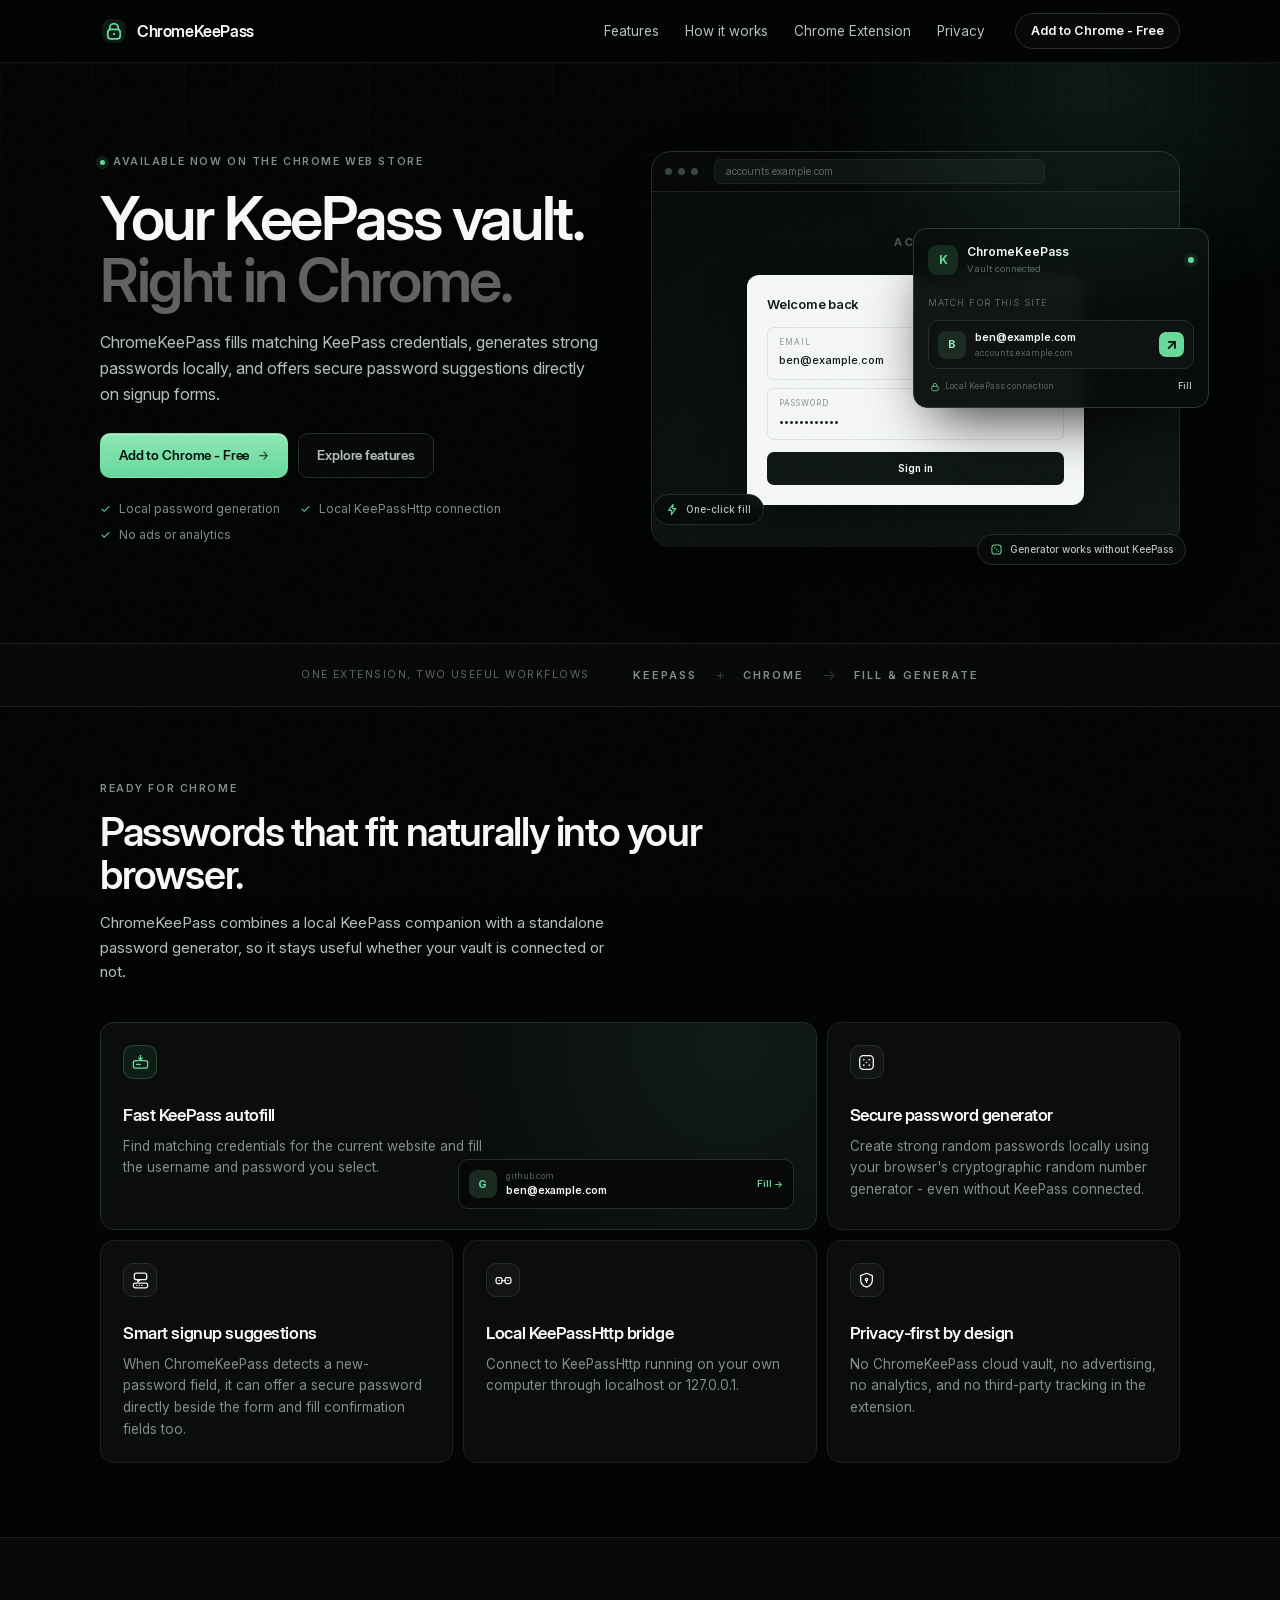
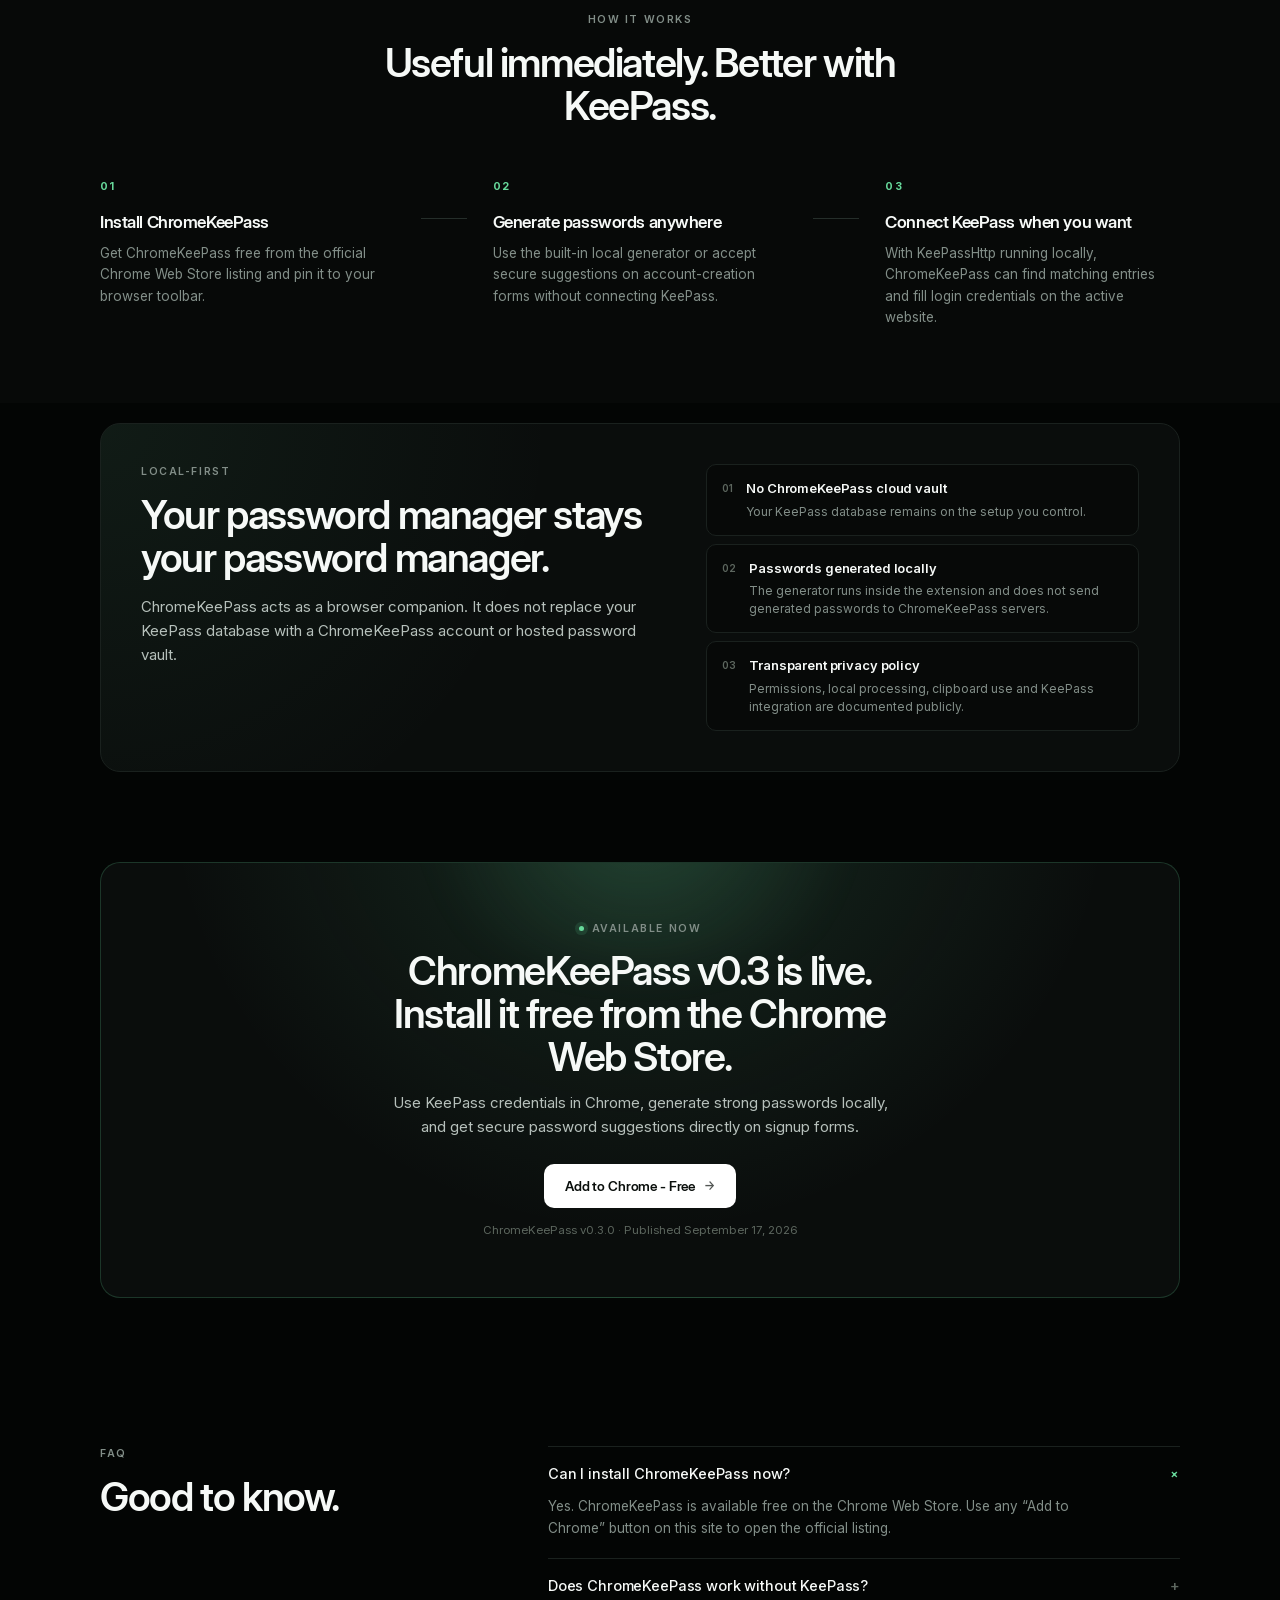
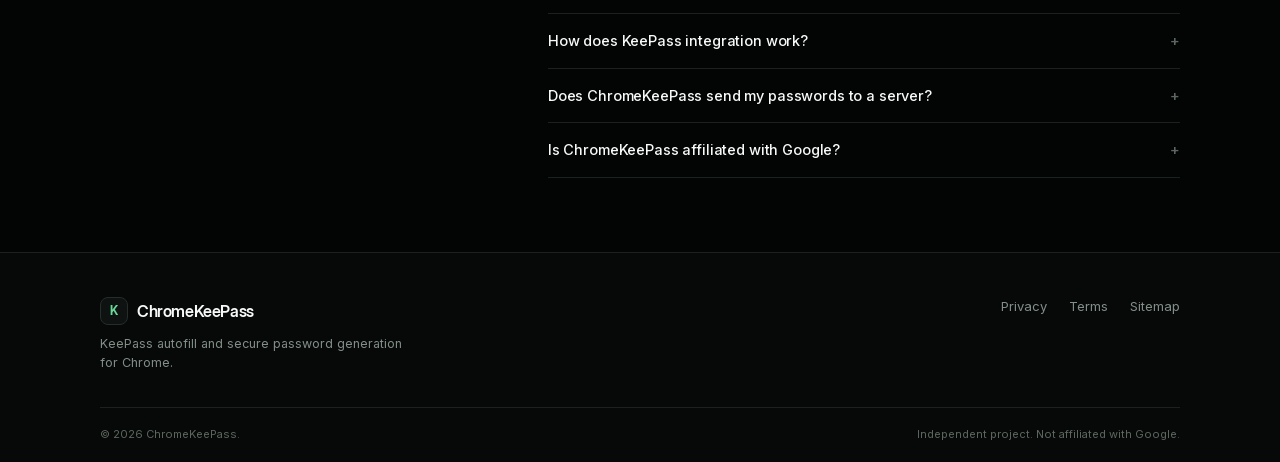
==== commit d7478e15: "Add files via upload" ====
--- a/index.html
+++ b/index.html
@@ -3,14 +3,17 @@
 <head>
   <meta charset="utf-8">
   <meta name="viewport" content="width=device-width,initial-scale=1">
-  <title>ChromeKeePass — KeePass autofill & secure passwords for Chrome</title>
-  <meta name="description" content="ChromeKeePass connects Chrome to your local KeePass setup, fills matching credentials, generates strong passwords locally, and suggests passwords on signup forms.">
+  <title>ChromeKeePass - your KeePass vault in Chrome</title>
+  <meta name="description" content="Use your KeePass logins in Chrome, generate strong passwords locally, and get suggestions when you create an account. Free, and no cloud vault.">
   <meta name="theme-color" content="#0b0f0d">
   <meta property="og:type" content="website">
-  <meta property="og:title" content="ChromeKeePass — KeePass autofill & secure passwords for Chrome">
-  <meta property="og:description" content="Use KeePass credentials in Chrome, generate strong passwords locally, and get secure password suggestions on signup forms.">
+  <meta property="og:title" content="ChromeKeePass - your KeePass vault in Chrome">
+  <meta property="og:description" content="Use your KeePass logins in Chrome, generate strong passwords locally, and get suggestions when you create an account.">
   <meta property="og:url" content="https://chromekeepass.com/">
-  <meta property="og:image" content="https://chromekeepass.com/assets/og-image.svg">
+  <meta property="og:image" content="https://chromekeepass.com/assets/og-image.png">
+  <meta property="og:image:width" content="1200">
+  <meta property="og:image:height" content="630">
+  <meta property="og:image:alt" content="ChromeKeePass - KeePass autofill and secure passwords for Chrome">
   <meta name="twitter:card" content="summary_large_image">
   <link rel="canonical" href="https://chromekeepass.com/">
   <link rel="icon" href="/assets/favicon.svg" type="image/svg+xml">
@@ -48,7 +51,7 @@
         <a href="/chrome-extension/">Chrome Extension</a>
         <a href="/privacy/">Privacy</a>
       </nav>
-      <a class="nav-cta" href="https://chromewebstore.google.com/detail/cpjcaabhelajbdeekeffbkckmcagmgfl" target="_blank" rel="noopener">Add to Chrome — Free</a>
+      <a class="nav-cta" href="https://chromewebstore.google.com/detail/cpjcaabhelajbdeekeffbkckmcagmgfl" target="_blank" rel="noopener">Add to Chrome - Free</a>
       <button class="menu-btn" type="button" aria-label="Open menu" aria-expanded="false">
         <span></span><span></span>
       </button>
@@ -57,7 +60,7 @@
       <a href="#features">Features</a>
       <a href="#how">How it works</a>
       <a href="/chrome-extension/">Chrome Extension</a>
-      <a href="https://chromewebstore.google.com/detail/cpjcaabhelajbdeekeffbkckmcagmgfl" target="_blank" rel="noopener">Add to Chrome — Free</a>
+      <a href="https://chromewebstore.google.com/detail/cpjcaabhelajbdeekeffbkckmcagmgfl" target="_blank" rel="noopener">Add to Chrome - Free</a>
       <a href="/privacy/">Privacy</a>
     </div>
   </header>
@@ -70,7 +73,7 @@
           <h1>Your KeePass vault.<br><span>Right in Chrome.</span></h1>
           <p class="hero-lead">ChromeKeePass fills matching KeePass credentials, generates strong passwords locally, and offers secure password suggestions directly on signup forms.</p>
           <div class="hero-actions">
-            <a class="btn btn-primary" href="https://chromewebstore.google.com/detail/cpjcaabhelajbdeekeffbkckmcagmgfl" target="_blank" rel="noopener">Add to Chrome — Free <span>→</span></a>
+            <a class="btn btn-primary" href="https://chromewebstore.google.com/detail/cpjcaabhelajbdeekeffbkckmcagmgfl" target="_blank" rel="noopener">Add to Chrome - Free <span>→</span></a>
             <a class="btn btn-ghost" href="#features">Explore features</a>
           </div>
           <div class="trust-row">
@@ -146,7 +149,7 @@
           <article class="feature-card">
             <div class="icon"><svg viewBox="0 0 24 24" fill="none" stroke="currentColor" stroke-width="1.6" stroke-linecap="round" stroke-linejoin="round" aria-hidden="true"><rect x="3.4" y="3.4" width="17.2" height="17.2" rx="4.6"/><circle cx="8.6" cy="8.6" r="1.05" fill="currentColor" stroke="none"/><circle cx="15.4" cy="8.6" r="1.05" fill="currentColor" stroke="none"/><circle cx="12" cy="12" r="1.05" fill="currentColor" stroke="none"/><circle cx="8.6" cy="15.4" r="1.05" fill="currentColor" stroke="none"/><circle cx="15.4" cy="15.4" r="1.05" fill="currentColor" stroke="none"/></svg></div>
             <h3>Secure password generator</h3>
-            <p>Create strong random passwords locally using your browser's cryptographic random number generator — even without KeePass connected.</p>
+            <p>Create strong random passwords locally using your browser's cryptographic random number generator - even without KeePass connected.</p>
           </article>
           <article class="feature-card">
             <div class="icon"><svg viewBox="0 0 24 24" fill="none" stroke="currentColor" stroke-width="1.6" stroke-linecap="round" stroke-linejoin="round" aria-hidden="true"><rect x="4.2" y="2.8" width="15.6" height="8.2" rx="2.6"/><path d="M8.6 11v2.6L11.6 11"/><rect x="3" y="15.2" width="18" height="6" rx="2.2"/><circle cx="7.4" cy="18.2" r=".85" fill="currentColor" stroke="none"/><circle cx="10.6" cy="18.2" r=".85" fill="currentColor" stroke="none"/><circle cx="13.8" cy="18.2" r=".85" fill="currentColor" stroke="none"/></svg></div>
@@ -205,7 +208,7 @@
           <div class="eyebrow light"><span class="dot"></span> AVAILABLE NOW</div>
           <h2>ChromeKeePass v0.3 is live.<br>Install it free from the Chrome Web Store.</h2>
           <p>Use KeePass credentials in Chrome, generate strong passwords locally, and get secure password suggestions directly on signup forms.</p>
-          <a class="btn btn-light" href="https://chromewebstore.google.com/detail/cpjcaabhelajbdeekeffbkckmcagmgfl" target="_blank" rel="noopener">Add to Chrome — Free <span>→</span></a>
+          <a class="btn btn-light" href="https://chromewebstore.google.com/detail/cpjcaabhelajbdeekeffbkckmcagmgfl" target="_blank" rel="noopener">Add to Chrome - Free <span>→</span></a>
           <small>ChromeKeePass v0.3.0 · Published September 17, 2026</small>
         </div>
       </div>
--- a/assets/styles.css
+++ b/assets/styles.css
@@ -1,4 +1,26 @@
-@import url('https://fonts.googleapis.com/css2?family=Inter:wght@400;500;600&family=Inter+Tight:wght@500;600;700&display=swap');
+/* Polices hébergées sur le site — aucun appel à un serveur tiers. */
+
+@font-face{
+  font-family:"Inter";
+  src:url("/assets/fonts/inter-variable.woff2") format("woff2");
+  font-weight:100 900;
+  font-style:normal;
+  font-display:swap;
+}
+@font-face{
+  font-family:"Inter Display";
+  src:url("/assets/fonts/inter-display-semibold.woff2") format("woff2");
+  font-weight:600;
+  font-style:normal;
+  font-display:swap;
+}
+@font-face{
+  font-family:"Inter Display";
+  src:url("/assets/fonts/inter-display-bold.woff2") format("woff2");
+  font-weight:700;
+  font-style:normal;
+  font-display:swap;
+}
 
 /* ============================================================
    ChromeKeePass — design system
@@ -55,7 +77,7 @@
 
 .container{width:min(var(--max),calc(100% - 44px));margin-inline:auto}
 
-h1,h2,h3,.brand,.btn,.demo-logo{font-family:"Inter Tight",Inter,system-ui,sans-serif}
+h1,h2,h3,.brand,.btn,.demo-logo{font-family:"Inter Display",Inter,system-ui,sans-serif}
 
 .noise{
   position:fixed;inset:0;pointer-events:none;opacity:.022;z-index:100;
@@ -428,7 +450,7 @@
 
 .not-found{min-height:calc(100vh - 63px);display:grid;place-items:center;text-align:center;padding:40px}
 .not-found .code{
-  font-family:"Inter Tight",Inter,sans-serif;
+  font-family:"Inter Display",Inter,sans-serif;
   font-size:clamp(110px,20vw,220px);font-weight:700;
   letter-spacing:-.07em;color:#0f1614;line-height:.75;
 }
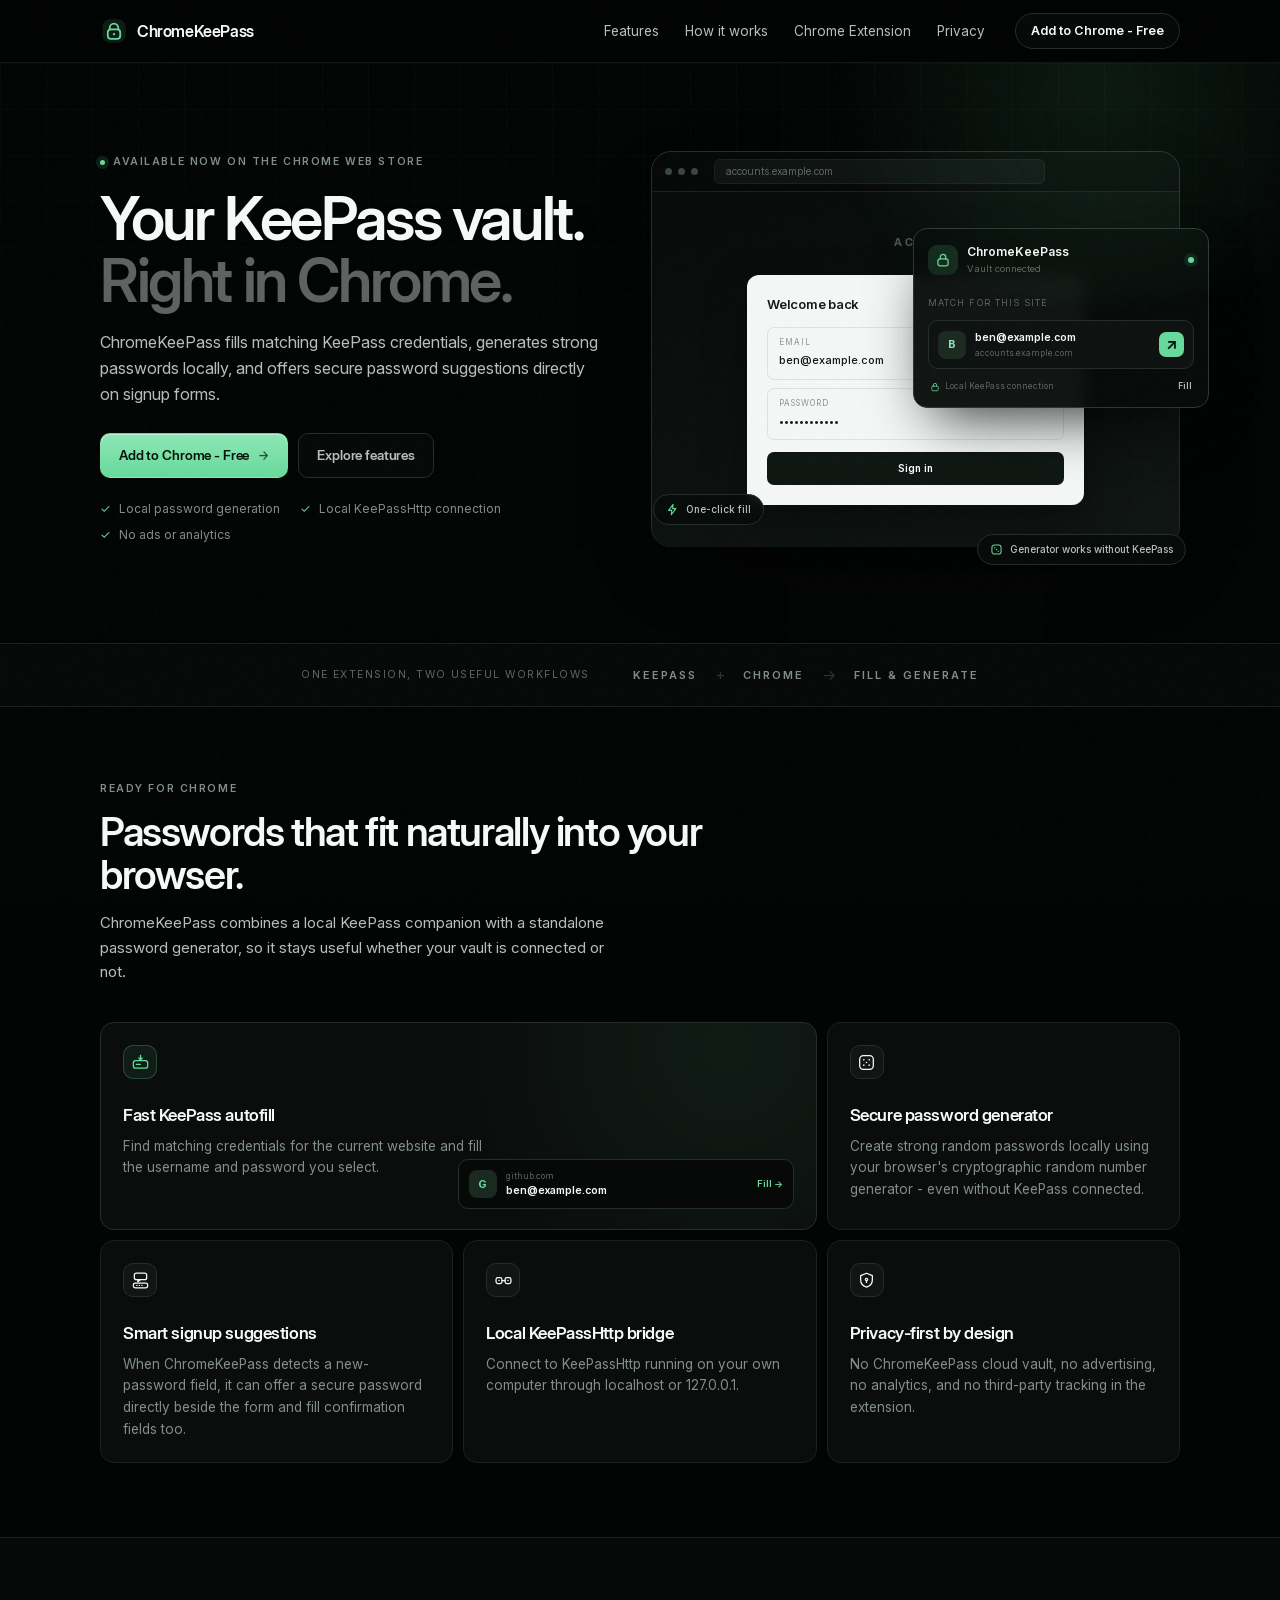
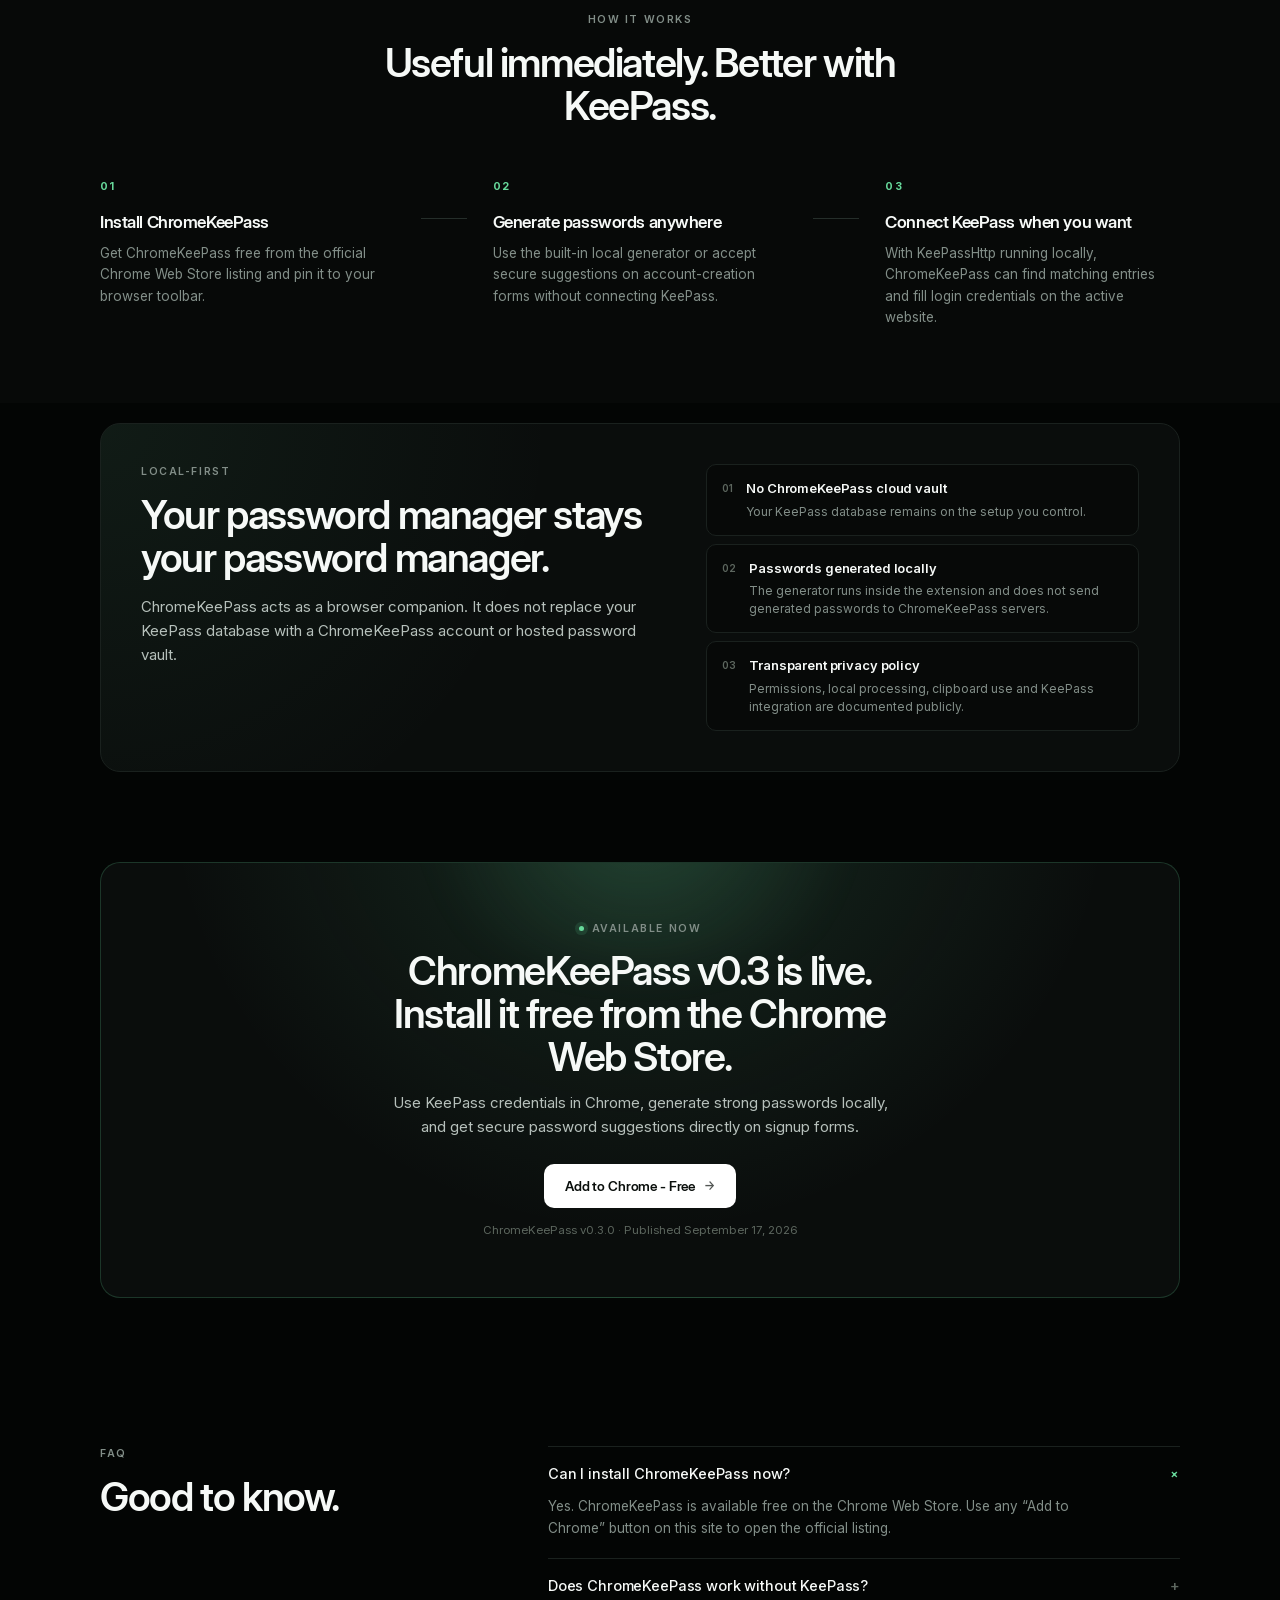
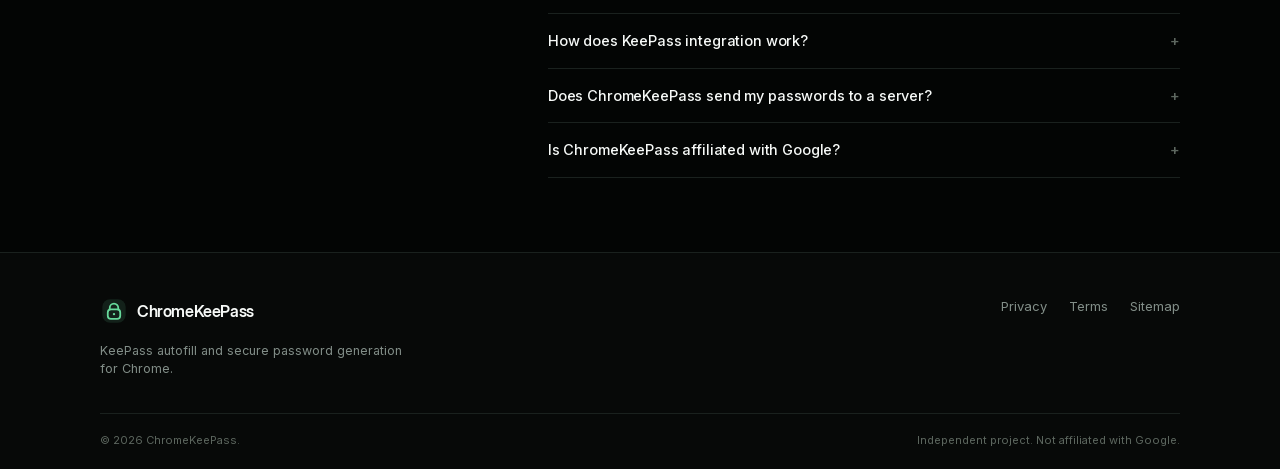
==== commit 913ddf3b: "Add files via upload" ====
--- a/index.html
+++ b/index.html
@@ -100,7 +100,7 @@
             </div>
             <div class="extension-popover">
               <div class="pop-head">
-                <div class="mini-mark">K</div>
+                <div class="mini-mark"><svg width="16" height="16" viewBox="0 0 24 24" fill="none" stroke="currentColor" stroke-width="1.9" stroke-linecap="round" stroke-linejoin="round" aria-hidden="true"><path d="M8 10.5V7.6a4 4 0 0 1 8 0v2.9"/><rect x="4.4" y="10.4" width="15.2" height="10.4" rx="3.2"/></svg></div>
                 <div><strong>ChromeKeePass</strong><small>Vault connected</small></div>
                 <span class="status"></span>
               </div>
@@ -230,7 +230,7 @@
 
   <footer>
     <div class="container footer-grid">
-      <div><a class="brand" href="/"><span class="brand-mark small">K</span><span>ChromeKeePass</span></a><p>KeePass autofill and secure password generation for Chrome.</p></div>
+      <div><a class="brand" href="/"><span class="brand-mark" aria-hidden="true"><svg viewBox="0 0 36 36" fill="none"><rect x="3" y="3" width="30" height="30" rx="10" fill="currentColor" opacity=".12"/><path d="M12.5 16.2v-2.1a5.5 5.5 0 0 1 11 0v2.1" stroke="currentColor" stroke-width="2.3" stroke-linecap="round"/><rect x="10" y="16" width="16" height="12" rx="4" stroke="currentColor" stroke-width="2.3"/><circle cx="18" cy="22" r="1.5" fill="currentColor"/></svg></span><span>ChromeKeePass</span></a><p>KeePass autofill and secure password generation for Chrome.</p></div>
       <div class="footer-links"><a href="/privacy/">Privacy</a><a href="/terms/">Terms</a><a href="/sitemap.xml">Sitemap</a></div>
     </div>
     <div class="container footer-bottom"><span>© <span id="year"></span> ChromeKeePass.</span><span>Independent project. Not affiliated with Google.</span></div>
